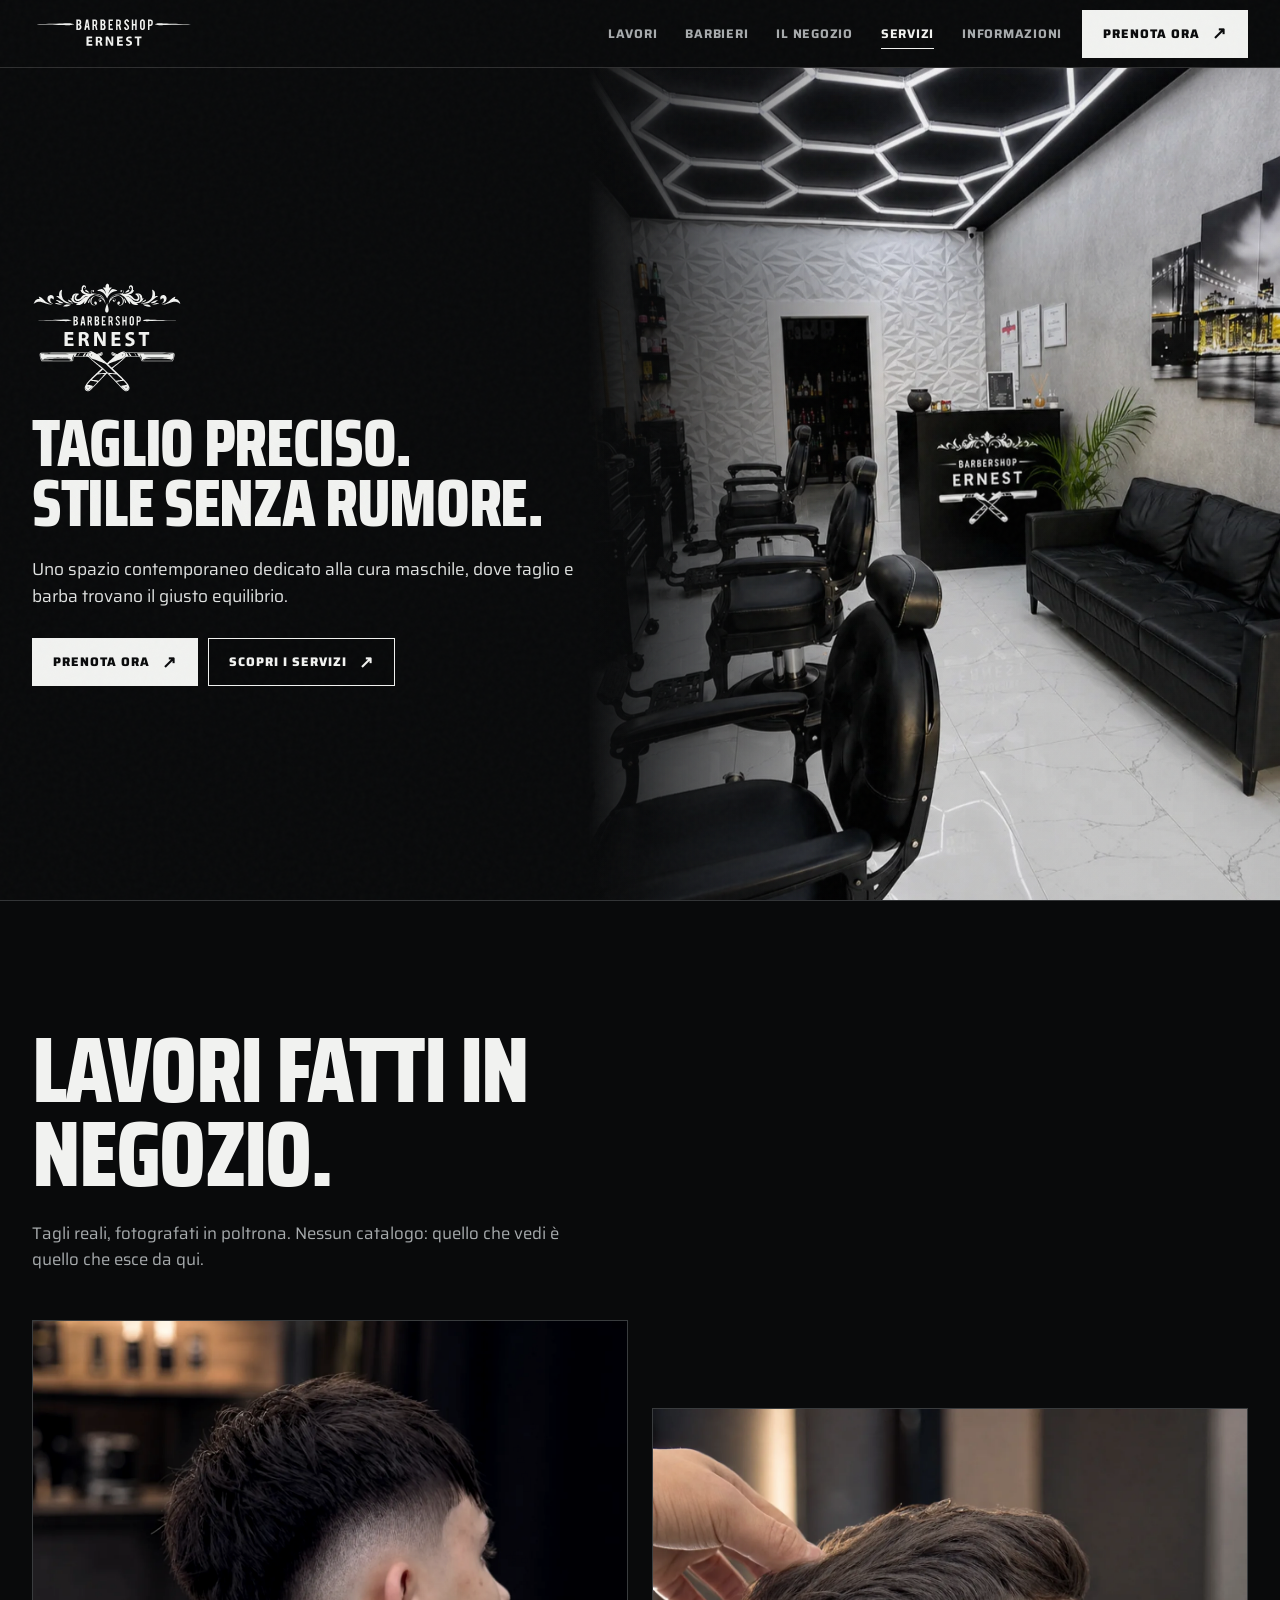
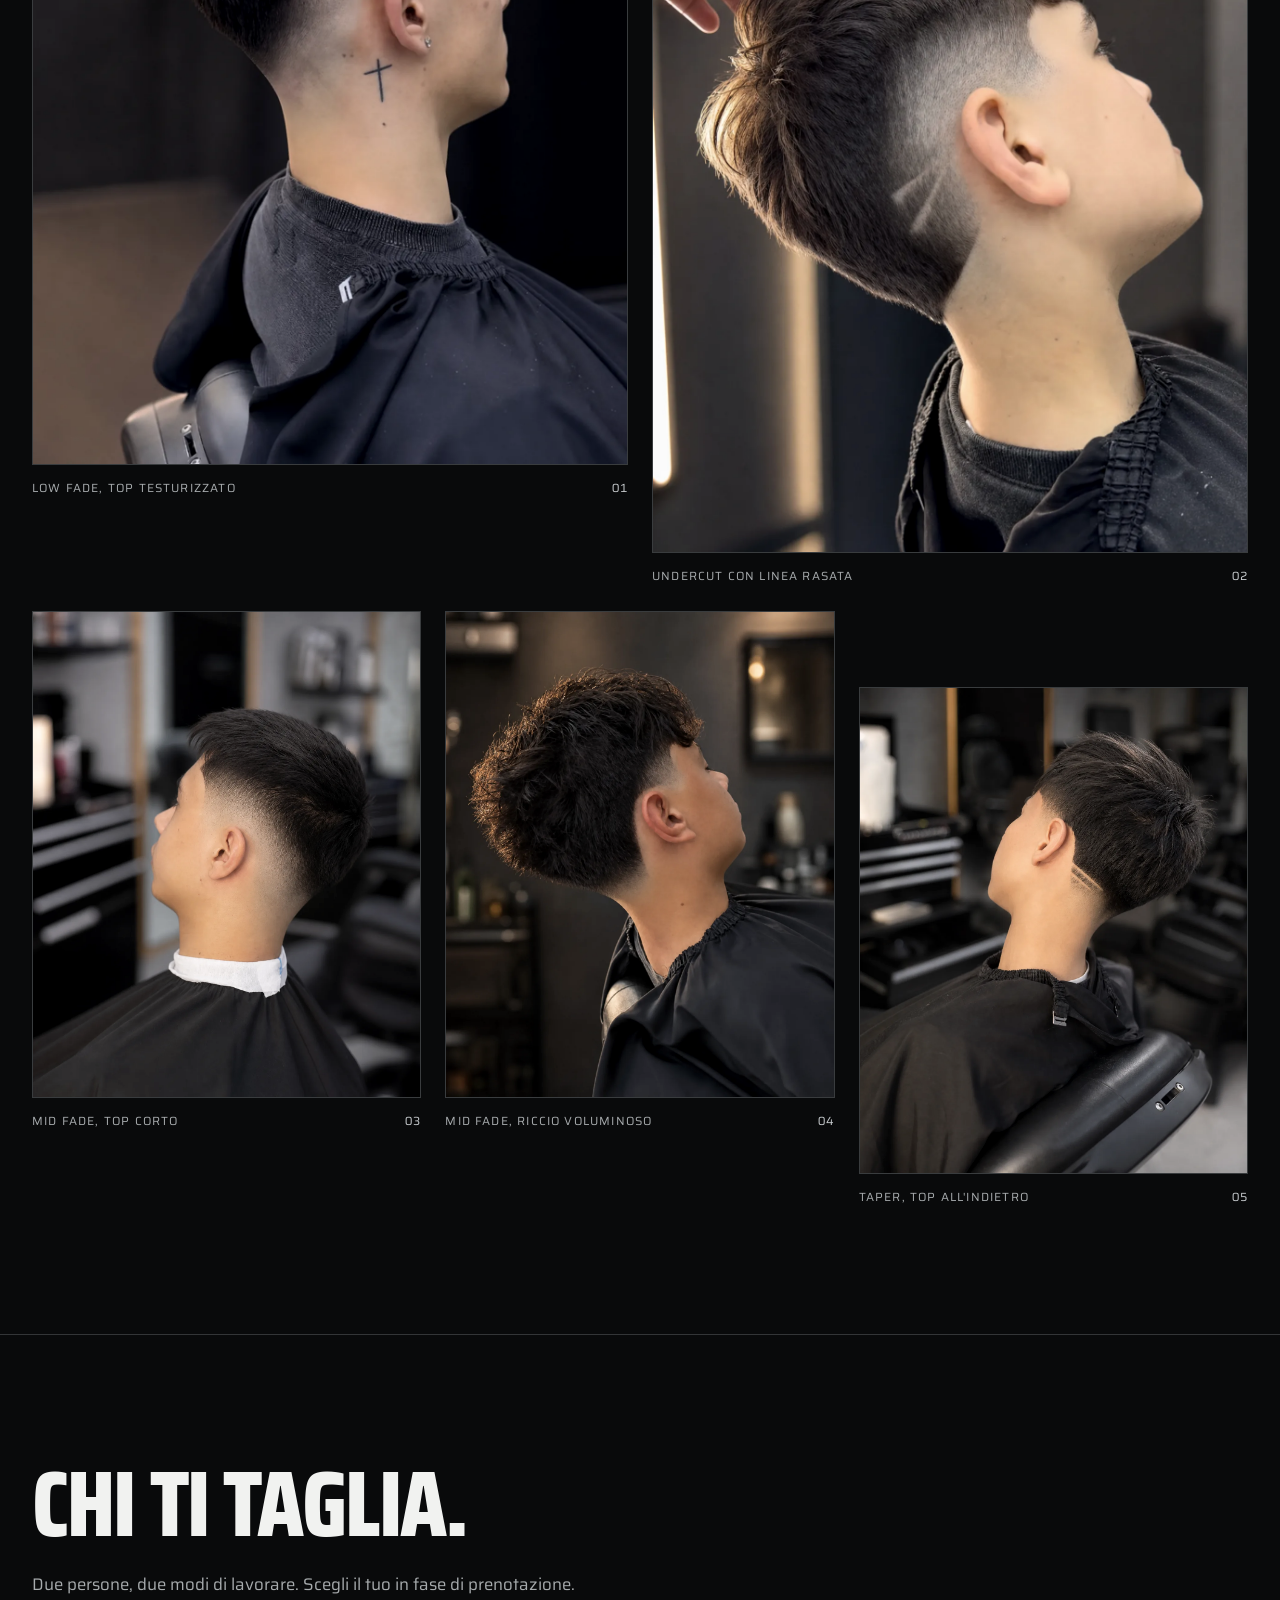
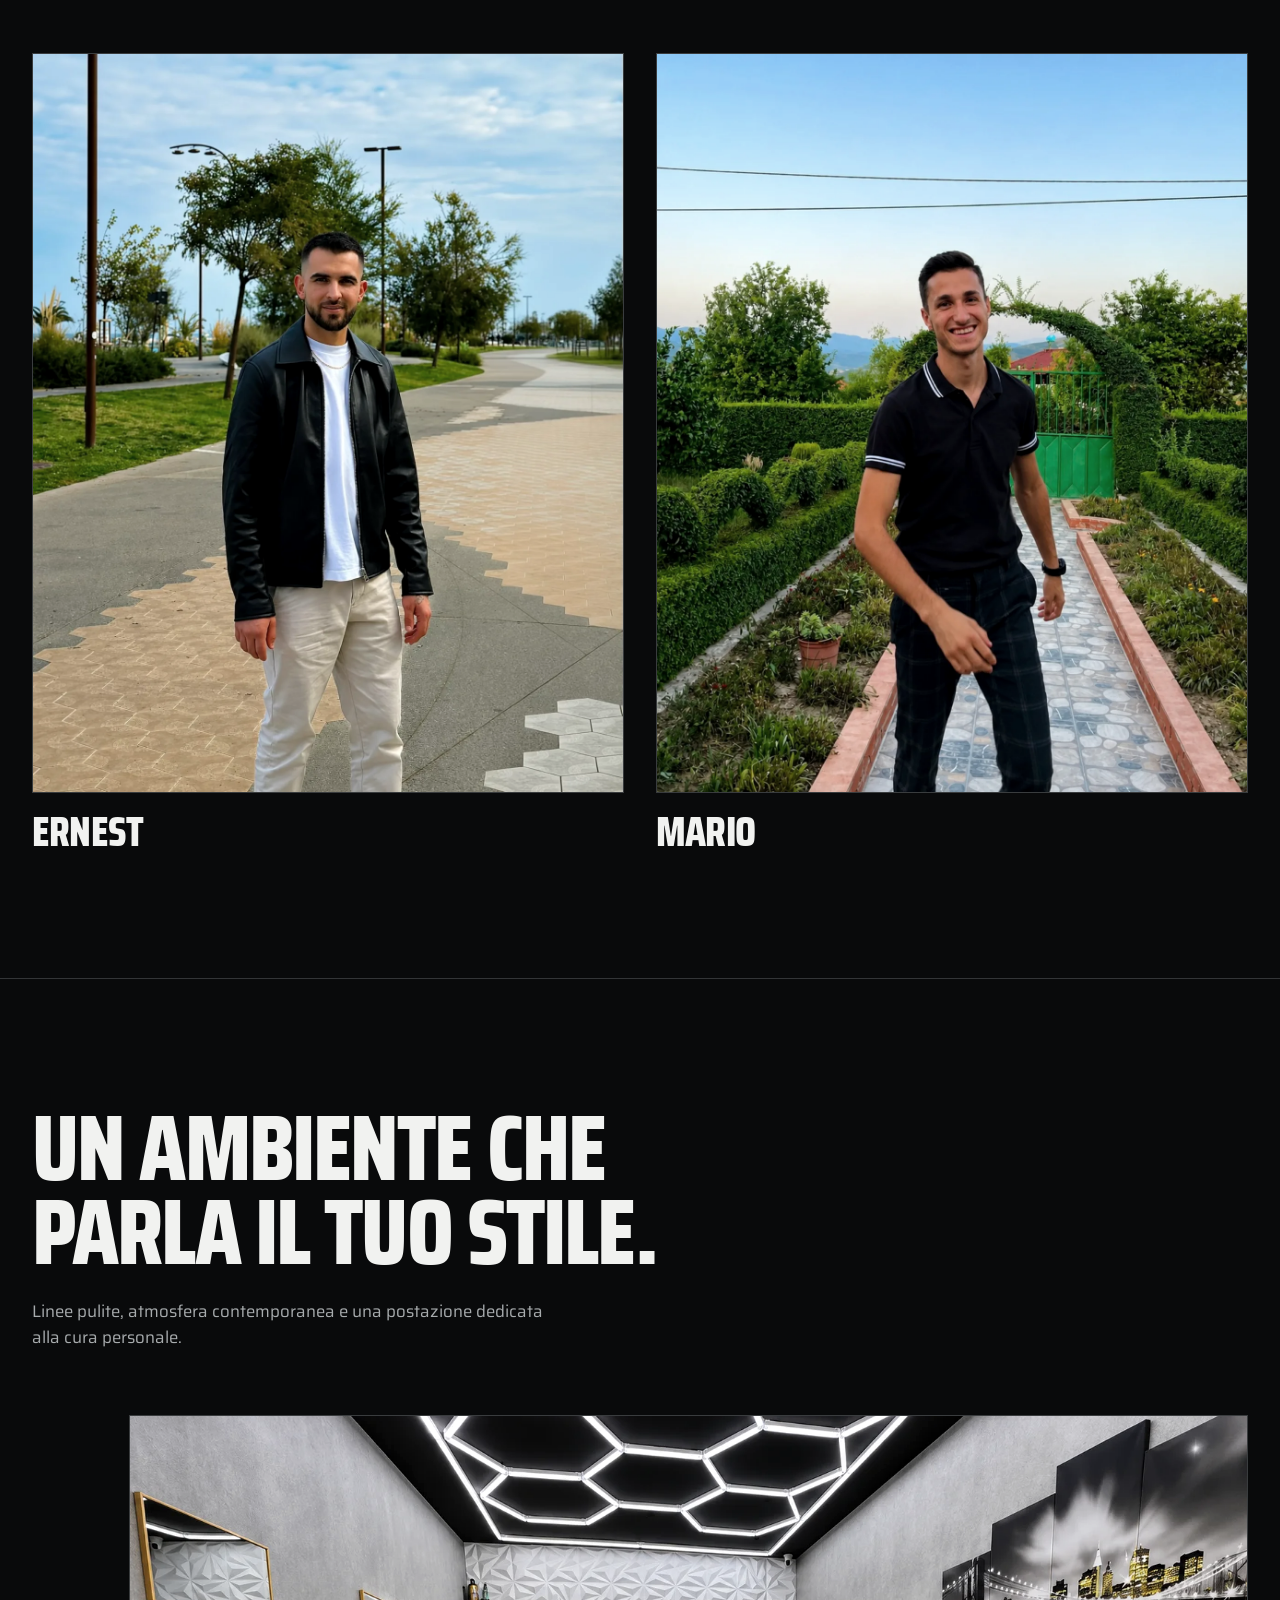
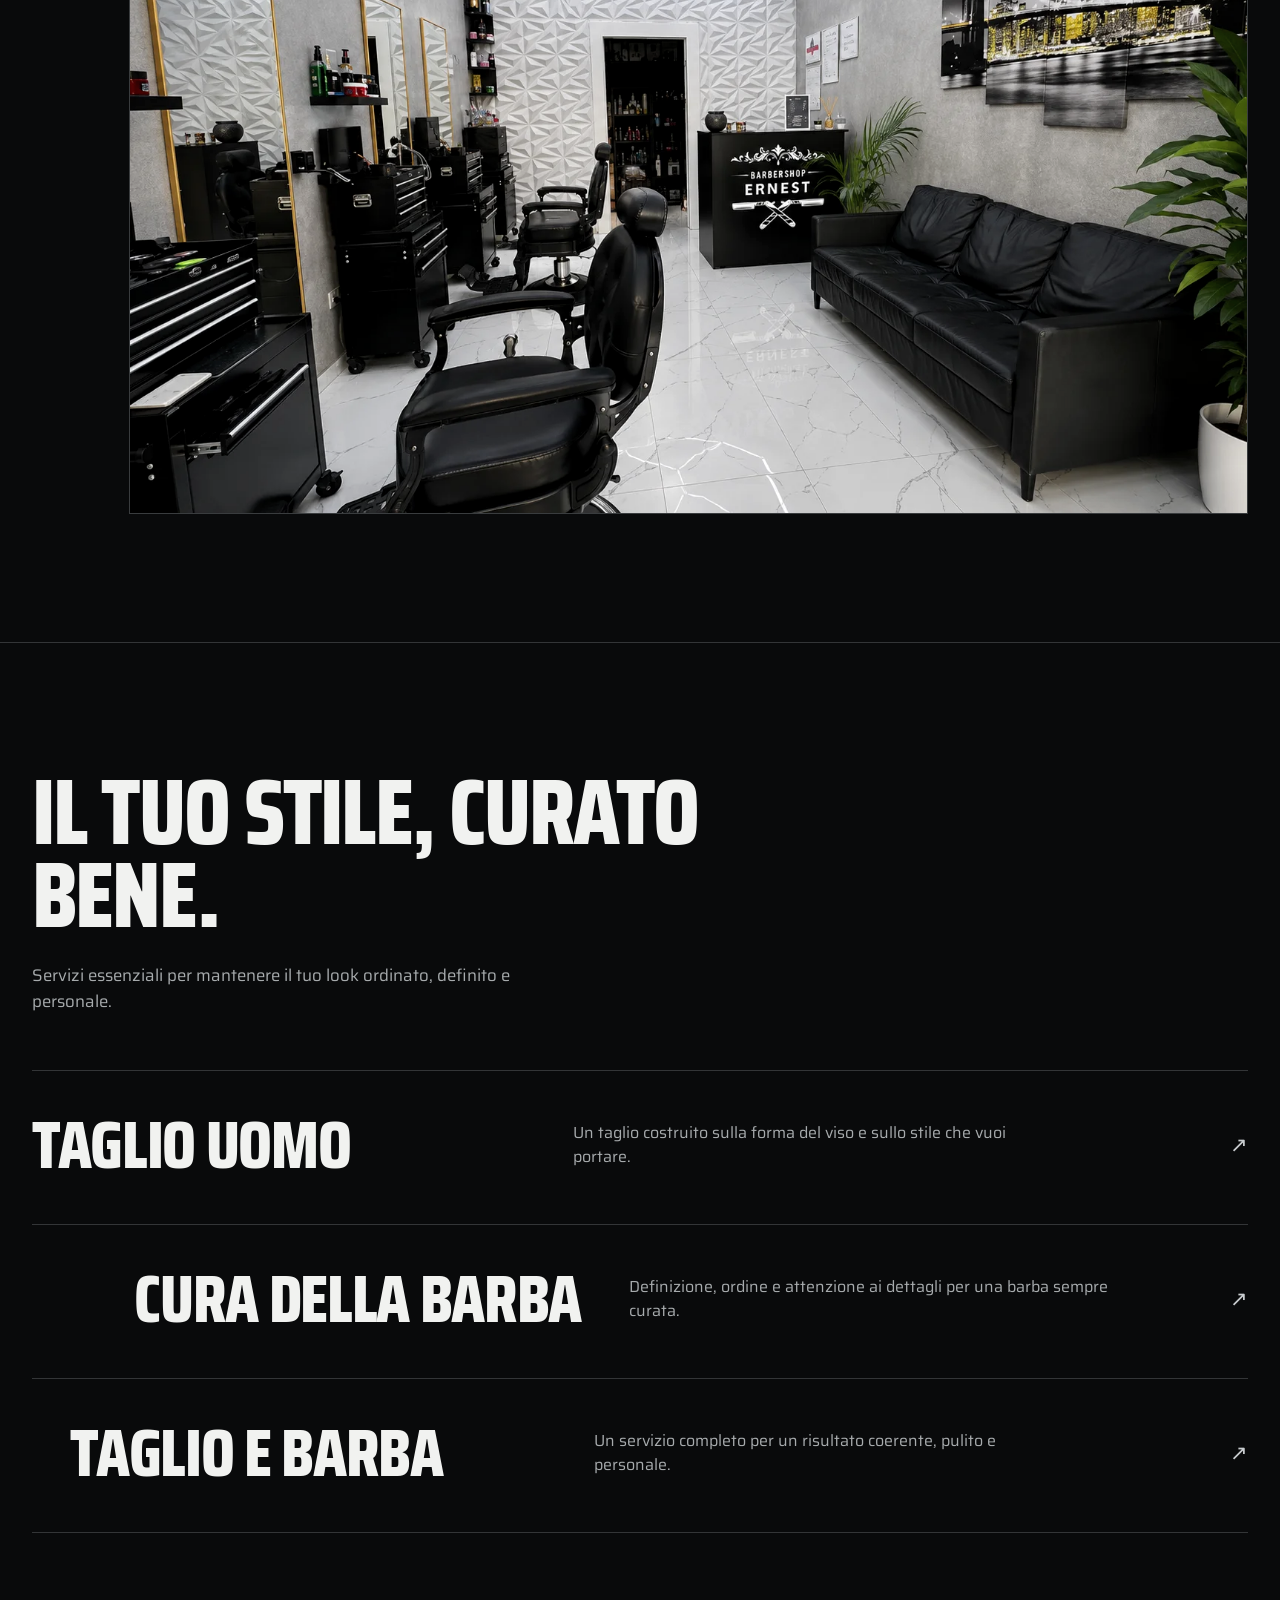
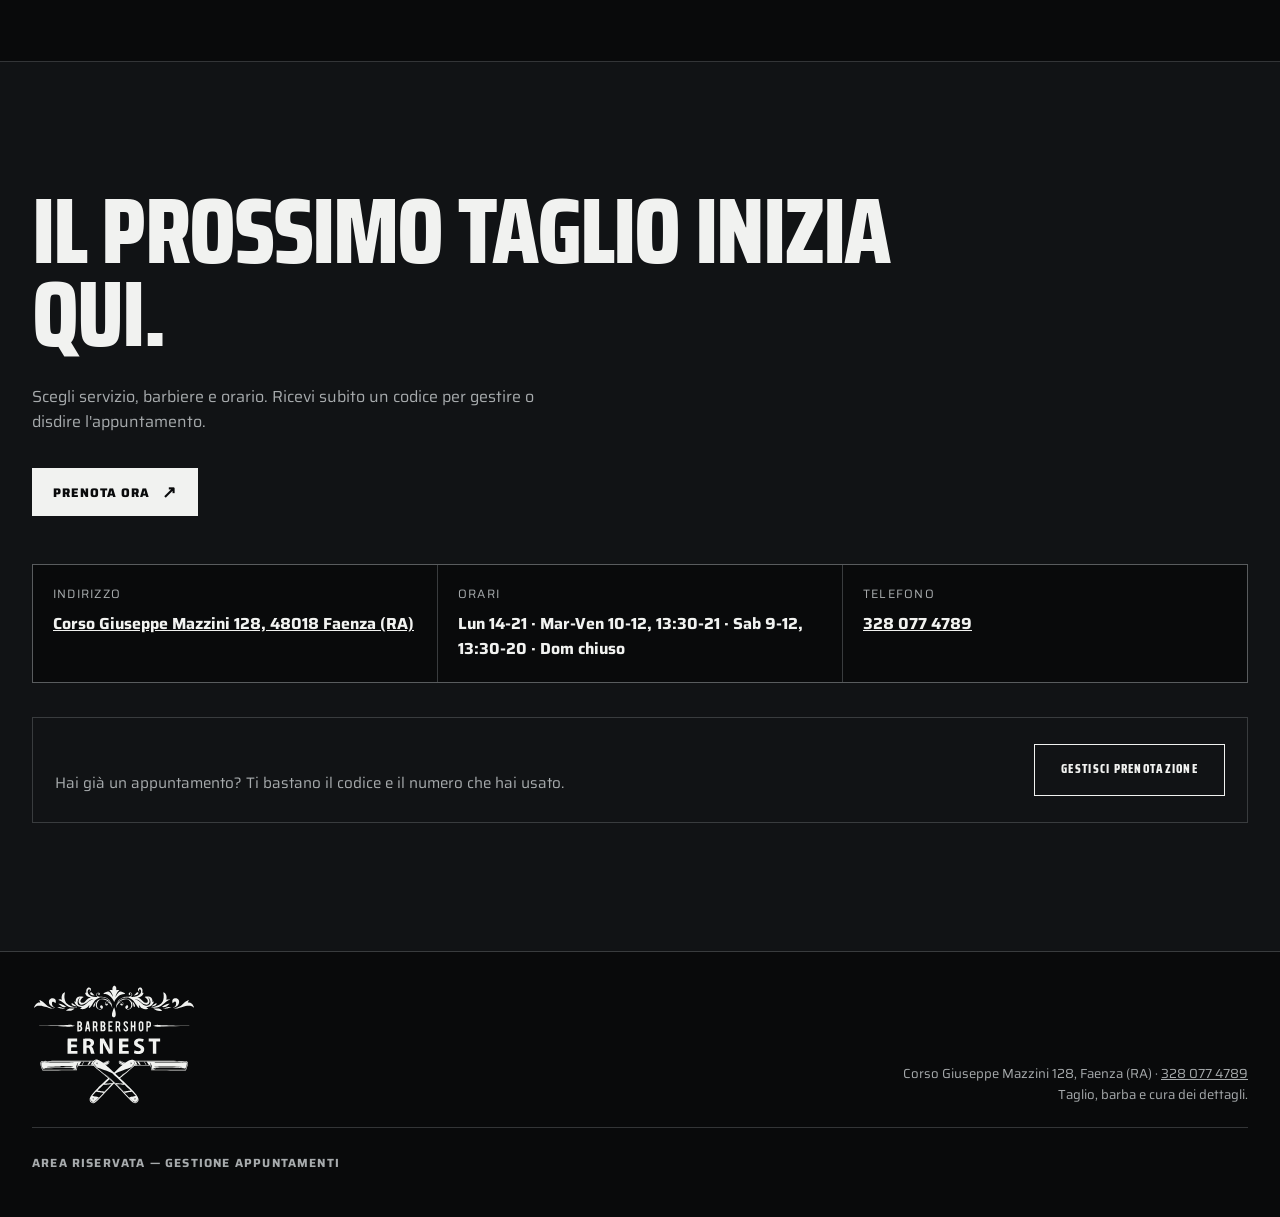
==== index.html @ ffb1b6d5 "Header sticky invece di fixed: su iOS restava indietro durante lo scroll" ====
<!DOCTYPE html>
<html lang="it"><head>
  <meta charset="utf-8">
  <meta name="viewport" content="width=device-width, initial-scale=1">
  <meta name="robots" content="noindex, nofollow">
  <meta name="theme-color" content="#090a0b">
  <title>Barber Shop Ernest | Taglio e barba a Faenza</title>
  <meta name="description" content="Barber Shop Ernest. Taglio uomo, cura della barba e servizio completo in uno spazio contemporaneo. Corso Mazzini 128, Faenza.">
  <link rel="icon" href="images/barber-ernest/logo-mark.svg" type="image/svg+xml">
  <meta property="og:type" content="business.business">
  <meta property="og:title" content="Barber Shop Ernest | Taglio e barba a Faenza">
  <meta property="og:description" content="Taglio uomo, cura della barba e servizio completo in uno spazio contemporaneo.">
  <meta property="og:image" content="images/barber-ernest/lavori/taglio-01.webp">
  <meta name="twitter:card" content="summary_large_image">
  <link rel="preconnect" href="https://fonts.googleapis.com">
  <link rel="preconnect" href="https://fonts.gstatic.com" crossorigin="">
  <link href="https://fonts.googleapis.com/css2?family=Saira+Condensed:wght@700;800&amp;family=Saira:wght@400;500;600&amp;display=swap" rel="stylesheet">
  <link rel="preload" href="images/barber-ernest/shop-hero.webp" as="image" type="image/webp" fetchpriority="high">
  <link rel="stylesheet" href="booking/booking.css">
  <style>
    *, *::before, *::after { box-sizing: border-box; }

    :root {
      color-scheme: dark;
      --ink: #090a0b;
      --ink-raised: #111315;
      --steel: #c9cdd0;
      --paper: #f1f2f0;
      --muted: #a7abad;
      --line: rgba(201, 205, 208, .22);
      --display: "Saira Condensed", "HelveticaNeue-CondensedBold", "Arial Narrow", sans-serif;
      --body: "Saira", "Helvetica Neue", Helvetica, Arial, sans-serif;
      --max: 1280px;
      --header-h: 68px;
    }

    html {
      scroll-behavior: smooth;
      scroll-padding-top: calc(var(--header-h) + 20px);
      background: var(--ink);
      overscroll-behavior-y: none;
    }
    body {
      margin: 0;
      background: var(--ink);
      color: var(--paper);
      font: 400 16px/1.55 var(--body);
      -webkit-font-smoothing: antialiased;
      overscroll-behavior-y: none;
    }

    body::before {
      content: "";
      position: fixed;
      inset: 0;
      z-index: 5;
      pointer-events: none;
      opacity: .035;
      background-image: url("data:image/svg+xml,%3Csvg viewBox='0 0 180 180' xmlns='http://www.w3.org/2000/svg'%3E%3Cfilter id='n'%3E%3CfeTurbulence type='fractalNoise' baseFrequency='.9' numOctaves='3' stitchTiles='stitch'/%3E%3C/filter%3E%3Crect width='100%25' height='100%25' filter='url(%23n)' opacity='.7'/%3E%3C/svg%3E");
    }

    img { display: block; max-width: 100%; }
    a { color: inherit; }
    button, a { -webkit-tap-highlight-color: transparent; }
    button { font: inherit; }
    :focus-visible { outline: 2px solid var(--paper); outline-offset: 4px; }

    .shell { width: min(calc(100% - 40px), var(--max)); margin-inline: auto; }
    .display {
      font-family: var(--display);
      font-weight: 800;
      letter-spacing: -.02em;
      line-height: .9;
      text-transform: uppercase;
    }

    .skip-link {
      position: absolute;
      left: 20px;
      top: -60px;
      z-index: 6;
      padding: 12px 18px;
      background: var(--paper);
      color: var(--ink);
      font-size: .78rem;
      font-weight: 700;
      letter-spacing: .08em;
      text-decoration: none;
      text-transform: uppercase;
      transition: top 180ms ease;
    }

    .skip-link:focus-visible { top: 14px; }

    .site-header {
      /* sticky e non fixed: su iOS Safari la barra fixed resta indietro
         durante lo scroll con inerzia e il contenuto le passa sopra */
      position: sticky;
      top: 0;
      z-index: 4;
      height: var(--header-h);
      border-bottom: 1px solid rgba(241, 242, 240, .16);
      /* opaco: su iOS Safari backdrop-filter senza prefisso non si applica
         e lo sfondo traspariva attraverso la barra */
      background: var(--ink);
    }

    .nav {
      height: 100%;
      display: flex;
      align-items: center;
      justify-content: space-between;
      gap: 20px;
    }

    .brand-link {
      display: block;
      width: 164px;
      flex: 0 0 auto;
    }

    .brand-logo--compact { width: 100%; height: auto; }

    .nav-links { display: none; }

    .button {
      min-height: 48px;
      display: inline-flex;
      align-items: center;
      justify-content: center;
      gap: 12px;
      padding: 0 20px;
      border: 1px solid var(--paper);
      border-radius: 0;
      background: var(--paper);
      color: var(--ink);
      font-size: .78rem;
      font-weight: 800;
      letter-spacing: .08em;
      text-decoration: none;
      text-transform: uppercase;
      white-space: nowrap;
      cursor: pointer;
      transition: transform 180ms ease, background 180ms ease, color 180ms ease;
    }

    .button::after { content: "↗"; font-size: 1.05rem; line-height: 1; }
    .button:hover { background: transparent; color: var(--paper); }
    .button:active { transform: translateY(1px); }
    .button-ghost { background: rgba(9, 10, 11, .48); color: var(--paper); }

    .hero {
      position: relative;
      /* la barra sticky occupa spazio nel flusso: va scalata dall'altezza */
      min-height: calc(100dvh - var(--header-h));
      overflow: hidden;
      isolation: isolate;
      border-bottom: 1px solid var(--line);
    }

    .hero-media, .hero-media::after { position: absolute; inset: 0; }
    .hero-media { z-index: -2; background: var(--ink-raised); }
    .hero-media img {
      width: 100%;
      height: 100%;
      object-fit: cover;
      object-position: 50% 46%;
    }

    .hero-media::after {
      content: "";
      background: linear-gradient(180deg, rgba(9, 10, 11, .22) 0%, rgba(9, 10, 11, .42) 46%, rgba(9, 10, 11, .94) 100%);
    }

    .hero-grid {
      min-height: calc(100dvh - var(--header-h));
      display: grid;
      align-items: end;
      padding-block: 40px 38px;
    }

    .hero-copy { max-width: 700px; }
    .hero-logo { display: none; }
    .hero h1 { margin: 0; font-size: clamp(3.2rem, 13.5vw, 5rem); text-wrap: balance; }
    .hero h1 span { display: block; }
    .hero p { max-width: 34rem; margin: 24px 0 0; color: #e1e3e2; font-size: 1.02rem; }
    .hero-actions { display: grid; gap: 10px; margin-top: 28px; }

    /* mobile: logo e bottone si contendevano i 280-350px della barra e a 320px
       sbordavano; qui la barra è più bassa e i due elementi più compatti */
    @media (max-width: 719px) {
      :root { --header-h: 58px; }
      .brand-link { width: clamp(112px, 33vw, 132px); }
      .site-header .button {
        min-height: 44px; /* soglia touch target, non scendere sotto */
        padding-inline: 13px;
        gap: 7px;
        font-size: .68rem;
        letter-spacing: .06em;
      }
      .site-header .button::after { font-size: .9rem; }
    }

    .section { padding-block: 88px; border-bottom: 1px solid var(--line); }
    .section h2 { max-width: 780px; margin: 0; font-size: clamp(2.7rem, 12vw, 5.8rem); }
    .section-intro { max-width: 560px; margin: 24px 0 0; color: var(--muted); font-size: 1.05rem; }

    .services { margin-top: 56px; border-top: 1px solid var(--line); }
    .service {
      display: grid;
      gap: 14px;
      padding: 28px 0 32px;
      border-bottom: 1px solid var(--line);
    }

    .service { transition: background 220ms ease; }
    .service:hover { background: var(--ink-raised); }
    .service h3 { margin: 0; font-size: clamp(2rem, 9vw, 4.2rem); }
    .service p { max-width: 480px; margin: 0; color: var(--muted); }

    .service-mark {
      color: var(--steel);
      font-size: 1.3rem;
      transition: transform 220ms cubic-bezier(.16, 1, .3, 1), color 220ms ease;
    }

    .service:hover .service-mark { color: var(--paper); transform: translate(4px, -4px); }

    .team-grid { display: grid; gap: 40px; margin-top: 48px; }

    .team-photo {
      position: relative;
      aspect-ratio: 4 / 5;
      overflow: hidden;
      border: 1px solid var(--line);
      background: var(--ink-raised);
    }

    .team-photo img {
      width: 100%;
      height: 100%;
      object-fit: cover;
      object-position: 50% 20%;
      filter: contrast(1.03) saturate(.86);
    }

    .team-card h3 { margin: 20px 0 0; font-size: clamp(1.9rem, 8vw, 2.6rem); }

    .shop-story { overflow: clip; }
    .shop-story .section-intro { max-width: 32rem; }
    .shop-photo {
      position: relative;
      width: calc(100% + 40px);
      aspect-ratio: 3 / 4;
      margin: 40px 0 0 -20px;
      overflow: hidden;
      border: 1px solid var(--line);
      background: var(--ink-raised);
    }

    .shop-photo picture { display: block; width: 100%; height: 100%; }

    .shop-photo img {
      width: 100%;
      height: 100%;
      object-fit: cover;
      object-position: 50% 50%;
      filter: contrast(1.03) saturate(.86);
    }

    .works-rail {
      display: grid;
      grid-auto-flow: column;
      grid-auto-columns: 76%;
      gap: 14px;
      margin-top: 48px;
      padding-inline: 20px;
      overflow-x: auto;
      overscroll-behavior-x: contain;
      scroll-snap-type: x mandatory;
      scrollbar-width: none;
    }

    .works-rail::-webkit-scrollbar { display: none; }

    .work { margin: 0; scroll-snap-align: center; }

    .work-frame {
      position: relative;
      aspect-ratio: 4 / 5;
      overflow: hidden;
      border: 1px solid var(--line);
      background: var(--ink-raised);
    }

    .work-frame img {
      width: 100%;
      height: 100%;
      object-fit: cover;
      filter: contrast(1.03) saturate(.86);
      transition: transform 620ms cubic-bezier(.16, 1, .3, 1);
    }

    .work:hover .work-frame img { transform: scale(1.045); }

    .work figcaption {
      display: flex;
      align-items: baseline;
      justify-content: space-between;
      gap: 14px;
      margin-top: 14px;
      color: var(--muted);
      font-size: .74rem;
      letter-spacing: .1em;
      text-transform: uppercase;
    }

    .work-index { color: var(--steel); font-variant-numeric: tabular-nums; }

    .works-hint {
      margin: 18px 0 0;
      color: var(--muted);
      font-size: .74rem;
      letter-spacing: .1em;
      text-transform: uppercase;
    }

    .booking {
      position: relative;
      min-height: 78dvh;
      display: grid;
      align-items: center;
      overflow: hidden;
      background: var(--ink-raised);
    }

    .booking h2 { max-width: 900px; }
    .booking p { max-width: 520px; margin: 28px 0 0; color: var(--muted); }
    .booking .button { width: 100%; margin-top: 34px; }

    .facts {
      display: grid;
      gap: 1px;
      margin-top: 48px;
      background: var(--line);
      border: 1px solid var(--line);
    }

    .fact { padding: 20px; background: var(--ink); }
    .fact dt { color: var(--muted); font-size: .76rem; letter-spacing: .1em; text-transform: uppercase; }
    .fact dd { margin: 8px 0 0; font-weight: 700; }

    footer { padding: 32px 0 42px; color: var(--muted); }
    .footer-grid { display: grid; gap: 24px; }
    .footer-logo { width: 164px; height: auto; }
    footer p { margin: 0; font-size: .82rem; }

    .footer-links { margin-top: 22px; padding-top: 22px; border-top: 1px solid var(--line); }
    .footer-links a {
      display: inline-block;
      color: var(--muted);
      font-size: .74rem;
      font-weight: 700;
      letter-spacing: .1em;
      text-transform: uppercase;
      text-decoration: none;
      border-bottom: 1px solid transparent;
      transition: color 200ms ease, border-color 200ms ease;
    }
    .footer-links a:hover { color: var(--paper); border-color: var(--paper); }

    dialog {
      width: min(100% - 32px, 520px);
      padding: 0;
      border: 1px solid var(--steel);
      border-radius: 0;
      background: var(--ink-raised);
      color: var(--paper);
    }

    dialog::backdrop { background: rgba(9, 10, 11, .82); backdrop-filter: blur(8px); }
    .dialog-inner { padding: 34px; }
    .dialog-inner h2 { margin: 0; font-size: clamp(2.4rem, 10vw, 4rem); }
    .dialog-inner p { margin: 20px 0 28px; color: var(--muted); }
    .dialog-inner .button { width: 100%; }
    .dialog-inner .button::after { content: "×"; }

    @media (min-width: 720px) {
      .shell { width: min(calc(100% - 64px), var(--max)); }
      .nav-links { display: flex; align-items: center; gap: 28px; margin-left: auto; }
      .nav-links a { color: var(--muted); font-size: .78rem; font-weight: 700; letter-spacing: .06em; text-decoration: none; text-transform: uppercase; }
      .nav-links a { position: relative; padding-block: 6px; transition: color 200ms ease; }
      .nav-links a:hover { color: var(--paper); }
      .nav-links a[aria-current="true"] { color: var(--paper); }

      .nav-links a[aria-current="true"]::after {
        content: "";
        position: absolute;
        inset: auto 0 0;
        height: 1px;
        background: var(--paper);
      }
      .hero-actions { display: flex; }
      .hero-actions .button { width: auto; }
      .service { grid-template-columns: minmax(260px, .9fr) 1.1fr auto; align-items: center; min-height: 154px; }
      .service:nth-child(2) { padding-left: 8vw; }
      .service:nth-child(3) { padding-left: 3vw; }
      .team-grid { grid-template-columns: repeat(2, 1fr); gap: 32px; margin-top: 56px; }
      .facts { grid-template-columns: repeat(3, 1fr); }
      .footer-grid { grid-template-columns: auto 1fr; align-items: end; }
      footer p { justify-self: end; text-align: right; }
      .shop-photo { width: 100%; aspect-ratio: 8 / 5; margin: 56px 0 0; }
    }

    @media (min-width: 980px) {
      .hero-media { left: 46%; }
      .hero-media::after { background: linear-gradient(90deg, var(--ink) 0%, rgba(9, 10, 11, .86) 5%, rgba(9, 10, 11, .05) 42%, rgba(9, 10, 11, .08) 100%); }
      .hero-grid { align-items: center; padding-block: 24px; }
      .hero-copy { width: 48%; }
      .hero-logo { display: block; width: 150px; height: auto; margin: 0 0 20px; }
      .hero h1 { font-size: clamp(3.7rem, 5.2vw, 5.2rem); }
      .hero h1 span { white-space: nowrap; }
      .hero p { font-size: 1.08rem; }
      .section { padding-block: 128px; }
      .shop-photo { width: 92%; margin: 64px 0 0 8%; }
      .booking .button { width: auto; }

      .works-rail {
        width: min(calc(100% - 64px), var(--max));
        margin-inline: auto;
        grid-auto-flow: row;
        grid-template-columns: repeat(6, 1fr);
        grid-auto-columns: auto;
        gap: 26px 24px;
        padding-inline: 0;
        overflow: visible;
        scroll-snap-type: none;
      }

      .work:nth-child(1) { grid-column: 1 / span 3; }
      .work:nth-child(2) { grid-column: 4 / span 3; margin-top: 88px; }
      .work:nth-child(3) { grid-column: 1 / span 2; }
      .work:nth-child(4) { grid-column: 3 / span 2; }
      .work:nth-child(5) { grid-column: 5 / span 2; margin-top: 76px; }

      .works-hint { display: none; }
    }

    @media (prefers-reduced-motion: no-preference) {
      .hero-media img { animation: hero-settle 1.2s cubic-bezier(.16, 1, .3, 1) both; }
      .hero-copy > * { animation: rise-in .65s cubic-bezier(.16, 1, .3, 1) both; }
      .hero-copy > :nth-child(2) { animation-delay: 80ms; }
      .hero-copy > :nth-child(3) { animation-delay: 150ms; }
      .hero-copy > :nth-child(4) { animation-delay: 220ms; }
      @keyframes rise-in { from { opacity: 0; transform: translateY(14px); } }
      @keyframes hero-settle { from { opacity: .7; transform: scale(1.035); } to { opacity: 1; transform: scale(1); } }
    }

    @media (prefers-reduced-motion: reduce) {
      html { scroll-behavior: auto; }
      *, *::before, *::after { animation-duration: .01ms !important; animation-iteration-count: 1 !important; transition-duration: .01ms !important; }
    }
  </style>
</head>
<body>
  <a class="skip-link" href="#top">Vai al contenuto</a>
  <header class="site-header">
    <nav class="nav shell" aria-label="Navigazione principale">
      <a class="brand-link" href="#top" aria-label="Barber Shop Ernest, torna all'inizio">
        <img class="brand-logo--compact" src="images/barber-ernest/logo-compact.svg" width="1000" height="200" alt="">
      </a>
      <div class="nav-links">
        <a href="#lavori">Lavori</a>
        <a href="#barbieri">Barbieri</a>
        <a href="#negozio" aria-current="true">Il negozio</a>
        <a href="#servizi">Servizi</a>
        <a href="#informazioni">Informazioni</a>
      </div>
      <a class="button" href="#prenota" data-booking-trigger="">Prenota ora</a>
    </nav>
  </header>

  <main id="top">
    <section class="hero" aria-labelledby="hero-title">
      <picture class="hero-media">
        <img src="images/barber-ernest/shop-hero.webp" width="814" height="1086" alt="" fetchpriority="high">
      </picture>
      <div class="hero-grid shell">
        <div class="hero-copy">
          <img class="hero-logo" src="images/barber-ernest/logo-full.svg" width="1061" height="783" alt="Barber Shop Ernest">
          <h1 class="display" id="hero-title"><span>Taglio preciso.</span><span>Stile senza rumore.</span></h1>
          <p>Uno spazio contemporaneo dedicato alla cura maschile, dove taglio e barba trovano il giusto equilibrio.</p>
          <div class="hero-actions">
            <a class="button" href="#prenota" data-booking-trigger="">Prenota ora</a>
            <a class="button button-ghost" href="#servizi">Scopri i servizi</a>
          </div>
        </div>
      </div>
    </section>

    <section class="section" id="lavori" aria-labelledby="lavori-title">
      <div class="shell">
        <h2 class="display" id="lavori-title">Lavori fatti in negozio.</h2>
        <p class="section-intro">Tagli reali, fotografati in poltrona. Nessun catalogo: quello che vedi è quello che esce da qui.</p>
        <p class="works-hint" aria-hidden="true">Scorri →</p>
      </div>
      <div class="works-rail">
        <figure class="work">
          <div class="work-frame">
            <img src="images/barber-ernest/lavori/taglio-01.webp" width="1280" height="1600" loading="lazy" alt="Low fade sfumato sulla nuca con top testurizzato e frangia mossa in avanti">
          </div>
          <figcaption><span>Low fade, top testurizzato</span><span class="work-index">01</span></figcaption>
        </figure>
        <figure class="work">
          <div class="work-frame">
            <img src="images/barber-ernest/lavori/taglio-02.webp" width="1280" height="1600" loading="lazy" alt="Undercut con linea rasata netta che separa il top lungo pettinato all'indietro dai lati corti">
          </div>
          <figcaption><span>Undercut con linea rasata</span><span class="work-index">02</span></figcaption>
        </figure>
        <figure class="work">
          <div class="work-frame">
            <img src="images/barber-ernest/lavori/taglio-03.webp" width="1280" height="1600" loading="lazy" alt="Mid fade sui lati con contorno pulito attorno all'orecchio e top corto pettinato all'indietro">
          </div>
          <figcaption><span>Mid fade, top corto</span><span class="work-index">03</span></figcaption>
        </figure>
        <figure class="work">
          <div class="work-frame">
            <img src="images/barber-ernest/lavori/taglio-04.webp" width="1280" height="1600" loading="lazy" alt="Mid fade pulito sui lati in contrasto con un top riccio e voluminoso">
          </div>
          <figcaption><span>Mid fade, riccio voluminoso</span><span class="work-index">04</span></figcaption>
        </figure>
        <figure class="work">
          <div class="work-frame">
            <img src="images/barber-ernest/lavori/taglio-05.webp" width="1280" height="1600" loading="lazy" alt="Taper corto su nuca e contorno orecchio con top lungo pettinato all'indietro">
          </div>
          <figcaption><span>Taper, top all'indietro</span><span class="work-index">05</span></figcaption>
        </figure>
      </div>
    </section>

    <section class="section" id="barbieri" aria-labelledby="barbieri-title">
      <div class="shell">
        <h2 class="display" id="barbieri-title">Chi ti taglia.</h2>
        <p class="section-intro">Due persone, due modi di lavorare. Scegli il tuo in fase di prenotazione.</p>
        <div class="team-grid">
          <article class="team-card">
            <div class="team-photo">
              <img src="images/barber-ernest/barbieri/ernest-team.webp" width="1280" height="1600" loading="lazy" alt="Ernest, barbiere di Barber Shop Ernest">
            </div>
            <h3 class="display">Ernest</h3>
          </article>
          <article class="team-card">
            <div class="team-photo">
              <img src="images/barber-ernest/barbieri/mario-team.webp" width="1280" height="1600" loading="lazy" alt="Mario, barbiere di Barber Shop Ernest">
            </div>
            <h3 class="display">Mario</h3>
          </article>
        </div>
      </div>
    </section>

    <section class="section shop-story" id="negozio" aria-labelledby="negozio-title">
      <div class="shell">
        <h2 class="display" id="negozio-title">Un ambiente che parla il tuo stile.</h2>
        <p class="section-intro">Linee pulite, atmosfera contemporanea e una postazione dedicata alla cura personale.</p>
        <figure class="shop-photo">
          <picture>
            <source media="(min-width: 720px)" srcset="images/barber-ernest/shop-section-desktop-hq.webp" type="image/webp">
            <img src="images/barber-ernest/shop-section-mobile-hq.webp" width="814" height="1086" loading="lazy" alt="Interno del Barber Shop Ernest con poltrone nere, pavimento effetto marmo e soffitto a LED geometrici">
          </picture>
        </figure>
      </div>
    </section>

    <section class="section" id="servizi" aria-labelledby="servizi-title">
      <div class="shell">
        <h2 class="display" id="servizi-title">Il tuo stile, curato bene.</h2>
        <p class="section-intro">Servizi essenziali per mantenere il tuo look ordinato, definito e personale.</p>
        <div class="services">
          <article class="service">
            <h3 class="display">Taglio uomo</h3>
            <p>Un taglio costruito sulla forma del viso e sullo stile che vuoi portare.</p>
            <span class="service-mark" aria-hidden="true">↗</span>
          </article>
          <article class="service">
            <h3 class="display">Cura della barba</h3>
            <p>Definizione, ordine e attenzione ai dettagli per una barba sempre curata.</p>
            <span class="service-mark" aria-hidden="true">↗</span>
          </article>
          <article class="service">
            <h3 class="display">Taglio e barba</h3>
            <p>Un servizio completo per un risultato coerente, pulito e personale.</p>
            <span class="service-mark" aria-hidden="true">↗</span>
          </article>
        </div>
      </div>
    </section>

    <section class="section booking" id="prenota" aria-labelledby="prenota-title">
      <div class="shell">
        <h2 class="display" id="prenota-title">Il prossimo taglio inizia qui.</h2>
        <p>Scegli servizio, barbiere e orario. Ricevi subito un codice per gestire o disdire l'appuntamento.</p>
        <button class="button" type="button" data-booking-trigger="">Prenota ora</button>
        <dl class="facts" id="informazioni">
          <div class="fact">
            <dt>Indirizzo</dt>
            <dd><a href="https://www.google.com/maps/search/?api=1&amp;query=Corso+Giuseppe+Mazzini+128%2C+48018+Faenza+RA">Corso Giuseppe Mazzini 128, 48018 Faenza (RA)</a></dd>
          </div>
          <div class="fact">
            <dt>Orari</dt>
            <dd>Lun 14-21 · Mar-Ven 10-12, 13:30-21 · Sab 9-12, 13:30-20 · Dom chiuso</dd>
          </div>
          <div class="fact">
            <dt>Telefono</dt>
            <dd><a href="tel:+393280774789">328 077 4789</a></dd>
          </div>
        </dl>
        <div id="booking-root" aria-live="polite"></div>
      </div>
    </section>
  </main>

  <footer>
    <div class="footer-grid shell">
      <img class="footer-logo" src="images/barber-ernest/logo-full.svg" width="1061" height="783" loading="lazy" alt="Barber Shop Ernest">
      <p>Corso Giuseppe Mazzini 128, Faenza (RA) · <a href="tel:+393280774789">328 077 4789</a><br>Taglio, barba e cura dei dettagli.</p>
    </div>
    <div class="footer-links shell">
      <a href="booking/admin.html" data-vai-gestionale>Area riservata — Gestione appuntamenti</a>
    </div>
  </footer>

  <script src="booking/tempo.js"></script>
  <script src="booking/seed.js"></script>
  <script src="booking/engine.js"></script>
  <script src="booking/selfcheck.js"></script>
  <script src="booking/widget-viste.js"></script>
  <script src="booking/widget.js"></script>

  <script>
    // Evidenzia in nav la sezione visibile. ponytail: IntersectionObserver, niente listener di scroll.
    const navLinks = new Map(
      [...document.querySelectorAll('.nav-links a')].map((a) => [a.hash.slice(1), a])
    );

    const spy = new IntersectionObserver((entries) => {
      for (const entry of entries) {
        const link = navLinks.get(entry.target.id);
        if (!link) continue;
        if (entry.isIntersecting) {
          navLinks.forEach((a) => a.removeAttribute('aria-current'));
          link.setAttribute('aria-current', 'true');
        }
      }
    }, { rootMargin: '-45% 0px -50% 0px' });

    navLinks.forEach((_, id) => {
      const section = document.getElementById(id);
      if (section) spy.observe(section);
    });
  </script>


</body></html>
---- booking/booking.css ----
/* Barber Shop Ernest — stile del sistema prenotazioni.
   Riprende i token della landing: fondo #090a0b, Saira Condensed maiuscolo,
   border-radius 0 ovunque, nessuna ombra, nessun gradiente. */

.bk {
  --bk-ink: #090a0b;
  --bk-raised: #111315;
  --bk-paper: #f1f2f0;
  --bk-muted: #a7abad;
  --bk-steel: #c9cdd0;
  --bk-line: rgba(201, 205, 208, .22);
  --bk-line-strong: rgba(201, 205, 208, .45);
  --bk-bad: #e2564a;
  --bk-display: "Saira Condensed", "Arial Narrow", sans-serif;
  --bk-body: "Saira", "Helvetica Neue", Helvetica, Arial, sans-serif;
}

/* ------------------------------------------------------------- overlay */

.bk-overlay {
  position: fixed;
  inset: 0;
  z-index: 60;
  display: none;
  flex-direction: column;
  background: var(--bk-ink);
  color: var(--bk-paper);
  font: 400 16px/1.55 var(--bk-body);
}

.bk-overlay[data-open="true"] { display: flex; }
body.bk-locked { overflow: hidden; }

.bk-shell { width: min(calc(100% - 32px), 720px); margin-inline: auto; }

/* --------------------------------------------------------------- testa */

.bk-top {
  flex: 0 0 auto;
  border-bottom: 1px solid var(--bk-line);
  background: var(--bk-ink);
}

.bk-top-row {
  display: flex;
  align-items: center;
  justify-content: space-between;
  gap: 16px;
  min-height: 64px;
}

.bk-step-label {
  font-family: var(--bk-display);
  font-weight: 800;
  font-size: .74rem;
  letter-spacing: .14em;
  text-transform: uppercase;
  color: var(--bk-muted);
}

.bk-icon-btn {
  display: inline-flex;
  align-items: center;
  justify-content: center;
  min-width: 44px;
  min-height: 44px;
  padding: 0 10px;
  border: 1px solid var(--bk-line);
  border-radius: 0;
  background: transparent;
  color: var(--bk-paper);
  font: 800 .72rem/1 var(--bk-display);
  letter-spacing: .1em;
  text-transform: uppercase;
  cursor: pointer;
}

.bk-icon-btn:hover { border-color: var(--bk-paper); }

.bk-progress { height: 2px; background: var(--bk-line); }
.bk-progress span {
  display: block;
  height: 100%;
  background: var(--bk-paper);
  transition: width 260ms ease;
}

/* -------------------------------------------------------------- corpo */

.bk-body {
  flex: 1 1 auto;
  overflow-y: auto;
  -webkit-overflow-scrolling: touch;
  padding-block: 28px 32px;
}

.bk-h {
  margin: 0 0 6px;
  font-family: var(--bk-display);
  font-weight: 800;
  font-size: clamp(2.1rem, 9vw, 3.2rem);
  line-height: .92;
  letter-spacing: -.02em;
  text-transform: uppercase;
}

.bk-sub { margin: 0 0 26px; color: var(--bk-muted); font-size: .98rem; }

.bk-group-title {
  margin: 30px 0 12px;
  font-family: var(--bk-display);
  font-weight: 800;
  font-size: .8rem;
  letter-spacing: .16em;
  text-transform: uppercase;
  color: var(--bk-steel);
}

.bk-group-title:first-child { margin-top: 0; }

/* ----------------------------------------------------- scelte a tessera */

.bk-choices { display: grid; gap: 10px; }

.bk-choice {
  display: grid;
  grid-template-columns: 1fr auto;
  align-items: center;
  gap: 14px;
  width: 100%;
  min-height: 60px;
  padding: 16px 18px;
  border: 1px solid var(--bk-line);
  border-radius: 0;
  background: var(--bk-raised);
  color: var(--bk-paper);
  font: inherit;
  text-align: left;
  cursor: pointer;
  transition: border-color 160ms ease, background 160ms ease;
}

.bk-choice:hover { border-color: var(--bk-line-strong); }
.bk-choice[aria-pressed="true"], .bk-choice[data-selected="true"] {
  border-color: var(--bk-paper);
  background: #171a1c;
}

.bk-choice[disabled] { opacity: .35; cursor: not-allowed; }

.bk-choice-name {
  display: block;
  font-family: var(--bk-display);
  font-weight: 800;
  font-size: 1.32rem;
  line-height: 1;
  letter-spacing: -.01em;
  text-transform: uppercase;
}

.bk-choice-desc { display: block; margin-top: 6px; color: var(--bk-muted); font-size: .86rem; }
.bk-choice-desc:empty { display: none; }

.bk-choice-meta {
  display: grid;
  justify-items: end;
  gap: 4px;
  font-family: var(--bk-display);
  font-weight: 800;
  letter-spacing: .02em;
}

.bk-choice-price { font-size: 1.24rem; line-height: 1; }
.bk-choice-dur { font-size: .72rem; letter-spacing: .1em; color: var(--bk-muted); }

.bk-mark {
  display: inline-flex;
  align-items: center;
  justify-content: center;
  width: 22px;
  height: 22px;
  border: 1px solid var(--bk-line-strong);
  font-size: .8rem;
}

.bk-choice[data-selected="true"] .bk-mark {
  border-color: var(--bk-paper);
  background: var(--bk-paper);
  color: var(--bk-ink);
}

.bk-badge {
  display: inline-block;
  margin-top: 8px;
  padding: 3px 8px;
  background: var(--bk-paper);
  color: var(--bk-ink);
  font: 800 .66rem/1.4 var(--bk-display);
  letter-spacing: .12em;
  text-transform: uppercase;
}

.bk-avatar {
  display: inline-flex;
  align-items: center;
  justify-content: center;
  overflow: hidden;
  width: 84px;
  height: 84px;
  flex: 0 0 auto;
  border: 1px solid var(--bk-line-strong);
  font: 800 1.6rem/1 var(--bk-display);
  color: var(--bk-ink);
}

.bk-avatar img {
  width: 100%;
  height: 100%;
  object-fit: cover;
  filter: contrast(1.03) saturate(.86);
}

.bk-choice-with-avatar { grid-template-columns: auto 1fr auto; }

/* ------------------------------------------------------------- giorni */

.bk-days {
  display: flex;
  gap: 8px;
  overflow-x: auto;
  padding-bottom: 8px;
  scrollbar-width: thin;
}

.bk-day {
  flex: 0 0 auto;
  width: 66px;
  padding: 12px 6px;
  border: 1px solid var(--bk-line);
  border-radius: 0;
  background: var(--bk-raised);
  color: var(--bk-paper);
  font: inherit;
  text-align: center;
  cursor: pointer;
}

.bk-day span { display: block; }
.bk-day-dow { font-size: .66rem; letter-spacing: .12em; text-transform: uppercase; color: var(--bk-muted); }
.bk-day-num { margin: 4px 0 2px; font: 800 1.5rem/1 var(--bk-display); }
.bk-day-mon { font-size: .62rem; letter-spacing: .1em; text-transform: uppercase; color: var(--bk-muted); }
.bk-day[aria-pressed="true"] { border-color: var(--bk-paper); background: var(--bk-paper); color: var(--bk-ink); }
.bk-day[aria-pressed="true"] .bk-day-dow,
.bk-day[aria-pressed="true"] .bk-day-mon { color: rgba(9, 10, 11, .62); }
.bk-day[disabled] { opacity: .26; cursor: not-allowed; }

/* -------------------------------------------------------------- slot */

.bk-slot-group { margin-top: 24px; }

.bk-slots {
  display: grid;
  grid-template-columns: repeat(auto-fill, minmax(84px, 1fr));
  gap: 8px;
  margin-top: 10px;
}

.bk-slot {
  min-height: 48px;
  border: 1px solid var(--bk-line);
  border-radius: 0;
  background: var(--bk-raised);
  color: var(--bk-paper);
  font: 800 1.05rem/1 var(--bk-display);
  letter-spacing: .02em;
  cursor: pointer;
}

.bk-slot:hover { border-color: var(--bk-line-strong); }
.bk-slot[aria-pressed="true"] { border-color: var(--bk-paper); background: var(--bk-paper); color: var(--bk-ink); }

.bk-empty {
  margin-top: 24px;
  padding: 22px 18px;
  border: 1px dashed var(--bk-line-strong);
  color: var(--bk-muted);
}

/* ------------------------------------------------------------- campi */

.bk-field { display: block; margin-bottom: 18px; }

.bk-field > span {
  display: block;
  margin-bottom: 7px;
  font: 800 .72rem/1 var(--bk-display);
  letter-spacing: .14em;
  text-transform: uppercase;
  color: var(--bk-steel);
}

.bk-field input, .bk-field textarea {
  width: 100%;
  min-height: 50px;
  padding: 13px 14px;
  border: 1px solid var(--bk-line-strong);
  border-radius: 0;
  background: var(--bk-raised);
  color: var(--bk-paper);
  font: 400 1rem/1.4 var(--bk-body);
}

.bk-field textarea { min-height: 88px; resize: vertical; }
.bk-field input:focus, .bk-field textarea:focus { outline: 2px solid var(--bk-paper); outline-offset: 2px; }

.bk-check {
  display: grid;
  grid-template-columns: auto 1fr;
  gap: 12px;
  align-items: start;
  margin: 22px 0 4px;
  color: var(--bk-muted);
  font-size: .88rem;
  cursor: pointer;
}

.bk-check input { width: 22px; height: 22px; margin: 0; accent-color: #f1f2f0; }

.bk-error {
  margin: 16px 0 0;
  padding: 13px 15px;
  border-left: 3px solid var(--bk-bad);
  background: rgba(226, 86, 74, .1);
  color: #f3b4ae;
  font-size: .9rem;
}

/* ------------------------------------------------------------ riepilogo */

.bk-recap { margin-top: 4px; border-top: 1px solid var(--bk-line); }

.bk-recap-row {
  display: flex;
  align-items: baseline;
  justify-content: space-between;
  gap: 18px;
  padding: 14px 0;
  border-bottom: 1px solid var(--bk-line);
}

.bk-recap-row dt {
  font: 800 .72rem/1.3 var(--bk-display);
  letter-spacing: .14em;
  text-transform: uppercase;
  color: var(--bk-muted);
}

.bk-recap-row dd { margin: 0; text-align: right; }
.bk-recap-total dd { font: 800 1.6rem/1 var(--bk-display); }

/* ---------------------------------------------------------- piede fisso */

.bk-foot {
  flex: 0 0 auto;
  border-top: 1px solid var(--bk-line);
  background: var(--bk-ink);
  padding-bottom: env(safe-area-inset-bottom);
}

.bk-foot-row {
  display: flex;
  align-items: center;
  justify-content: space-between;
  gap: 14px;
  padding-block: 14px;
}

.bk-total {
  display: grid;
  gap: 3px;
  min-width: 0;
}

.bk-total-main { font: 800 1.35rem/1 var(--bk-display); letter-spacing: -.01em; }
.bk-total-sub {
  font-size: .74rem;
  letter-spacing: .06em;
  text-transform: uppercase;
  color: var(--bk-muted);
  overflow: hidden;
  text-overflow: ellipsis;
  white-space: nowrap;
}

.bk-cta {
  flex: 0 0 auto;
  min-height: 52px;
  padding: 0 26px;
  border: 1px solid var(--bk-paper);
  border-radius: 0;
  background: var(--bk-paper);
  color: var(--bk-ink);
  font: 800 .8rem/1 var(--bk-display);
  letter-spacing: .1em;
  text-transform: uppercase;
  cursor: pointer;
  transition: background 160ms ease, color 160ms ease;
}

.bk-cta:hover:not([disabled]) { background: transparent; color: var(--bk-paper); }
.bk-cta[disabled] { opacity: .4; cursor: not-allowed; }

.bk-cta-ghost { background: transparent; color: var(--bk-paper); }
.bk-cta-ghost:hover:not([disabled]) { background: var(--bk-paper); color: var(--bk-ink); }

.bk-link {
  display: inline-block;
  margin-top: 18px;
  color: var(--bk-muted);
  font-size: .86rem;
  text-decoration: underline;
  text-underline-offset: 4px;
  background: none;
  border: 0;
  padding: 0;
  cursor: pointer;
  font-family: inherit;
}

.bk-link:hover { color: var(--bk-paper); }

/* --------------------------------------------------------- conferma */

.bk-code {
  margin: 26px 0 8px;
  padding: 26px 20px;
  border: 1px solid var(--bk-paper);
  text-align: center;
}

.bk-code b {
  display: block;
  font: 800 clamp(2.6rem, 14vw, 4rem)/1 var(--bk-display);
  letter-spacing: .04em;
  text-transform: uppercase;
}

.bk-code small {
  display: block;
  margin-top: 10px;
  font-size: .72rem;
  letter-spacing: .14em;
  text-transform: uppercase;
  color: var(--bk-muted);
}

.bk-actions { display: grid; gap: 10px; margin-top: 22px; }
.bk-actions a, .bk-actions button {
  display: inline-flex;
  align-items: center;
  justify-content: center;
  min-height: 52px;
  padding: 0 20px;
  border: 1px solid var(--bk-line-strong);
  border-radius: 0;
  background: transparent;
  color: var(--bk-paper);
  font: 800 .78rem/1 var(--bk-display);
  letter-spacing: .1em;
  text-transform: uppercase;
  text-decoration: none;
  cursor: pointer;
}

.bk-actions a:hover, .bk-actions button:hover { border-color: var(--bk-paper); }

/* ------------------------------------------------------------ ingresso */

.bk-inline {
  margin-top: 34px;
  padding: 26px 22px;
  border: 1px solid var(--bk-line);
  background: var(--bk-raised);
}

.bk-inline p { margin: 0 0 18px; color: var(--bk-muted); font-size: .95rem; }
.bk-inline .bk-cta { width: 100%; }

@media (min-width: 600px) {
  .bk-inline { display: flex; align-items: center; justify-content: space-between; gap: 24px; }
  .bk-inline p { margin: 0; }
  .bk-inline .bk-cta { width: auto; }
  .bk-actions { grid-template-columns: repeat(2, 1fr); }
}

@media (prefers-reduced-motion: reduce) {
  .bk-progress span, .bk-choice, .bk-cta { transition: none; }
}
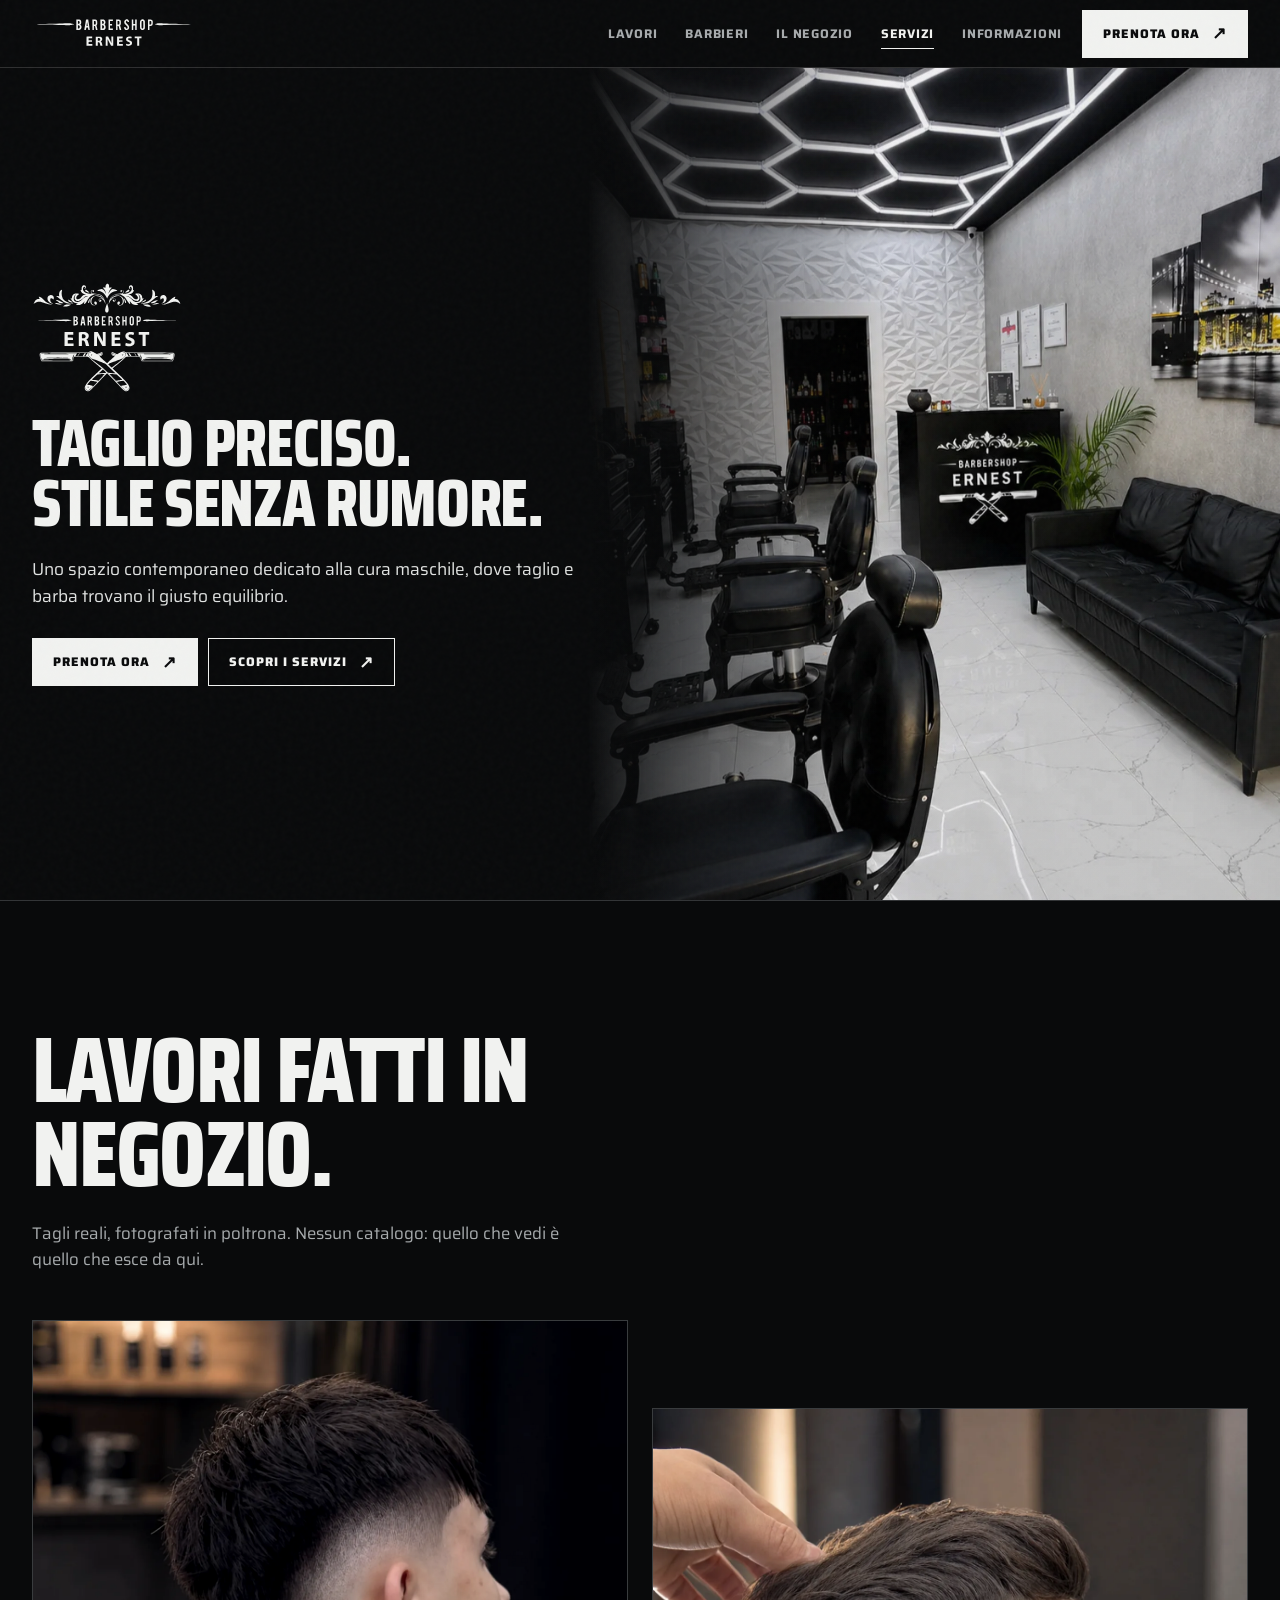
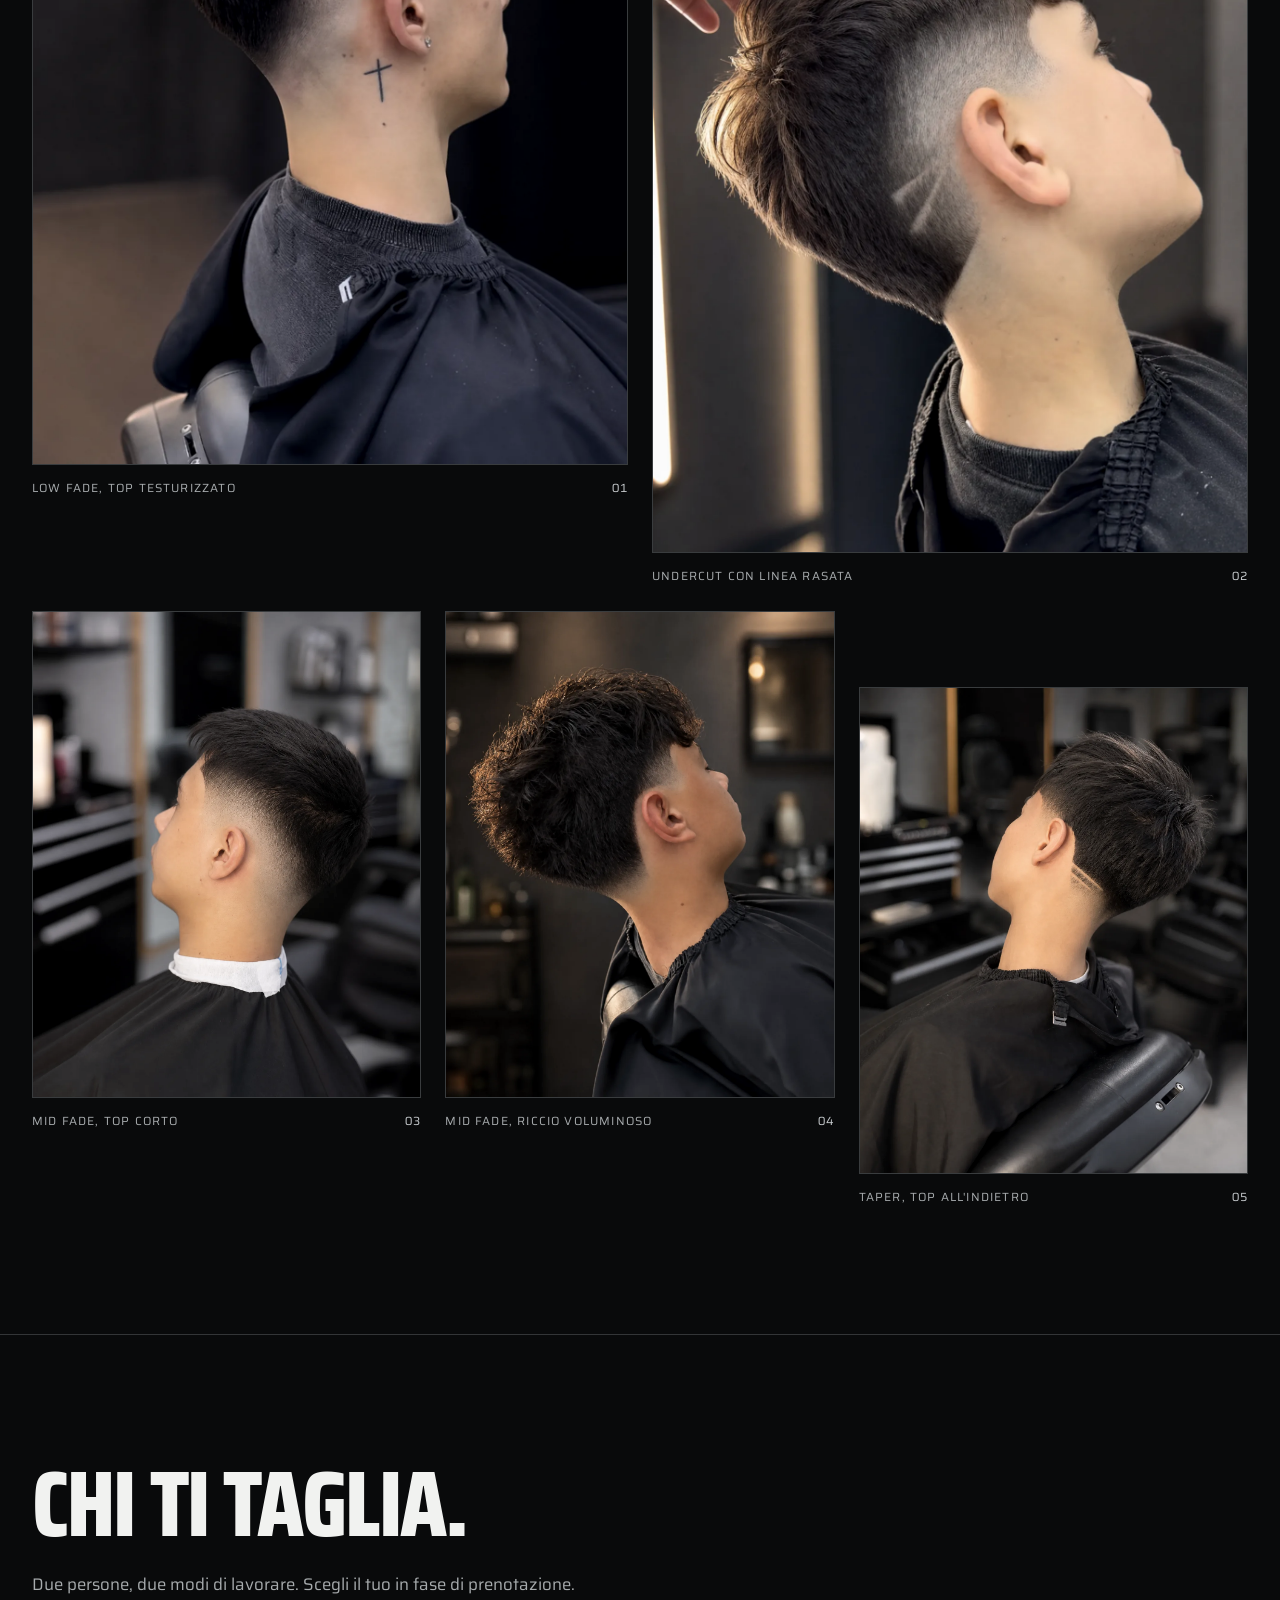
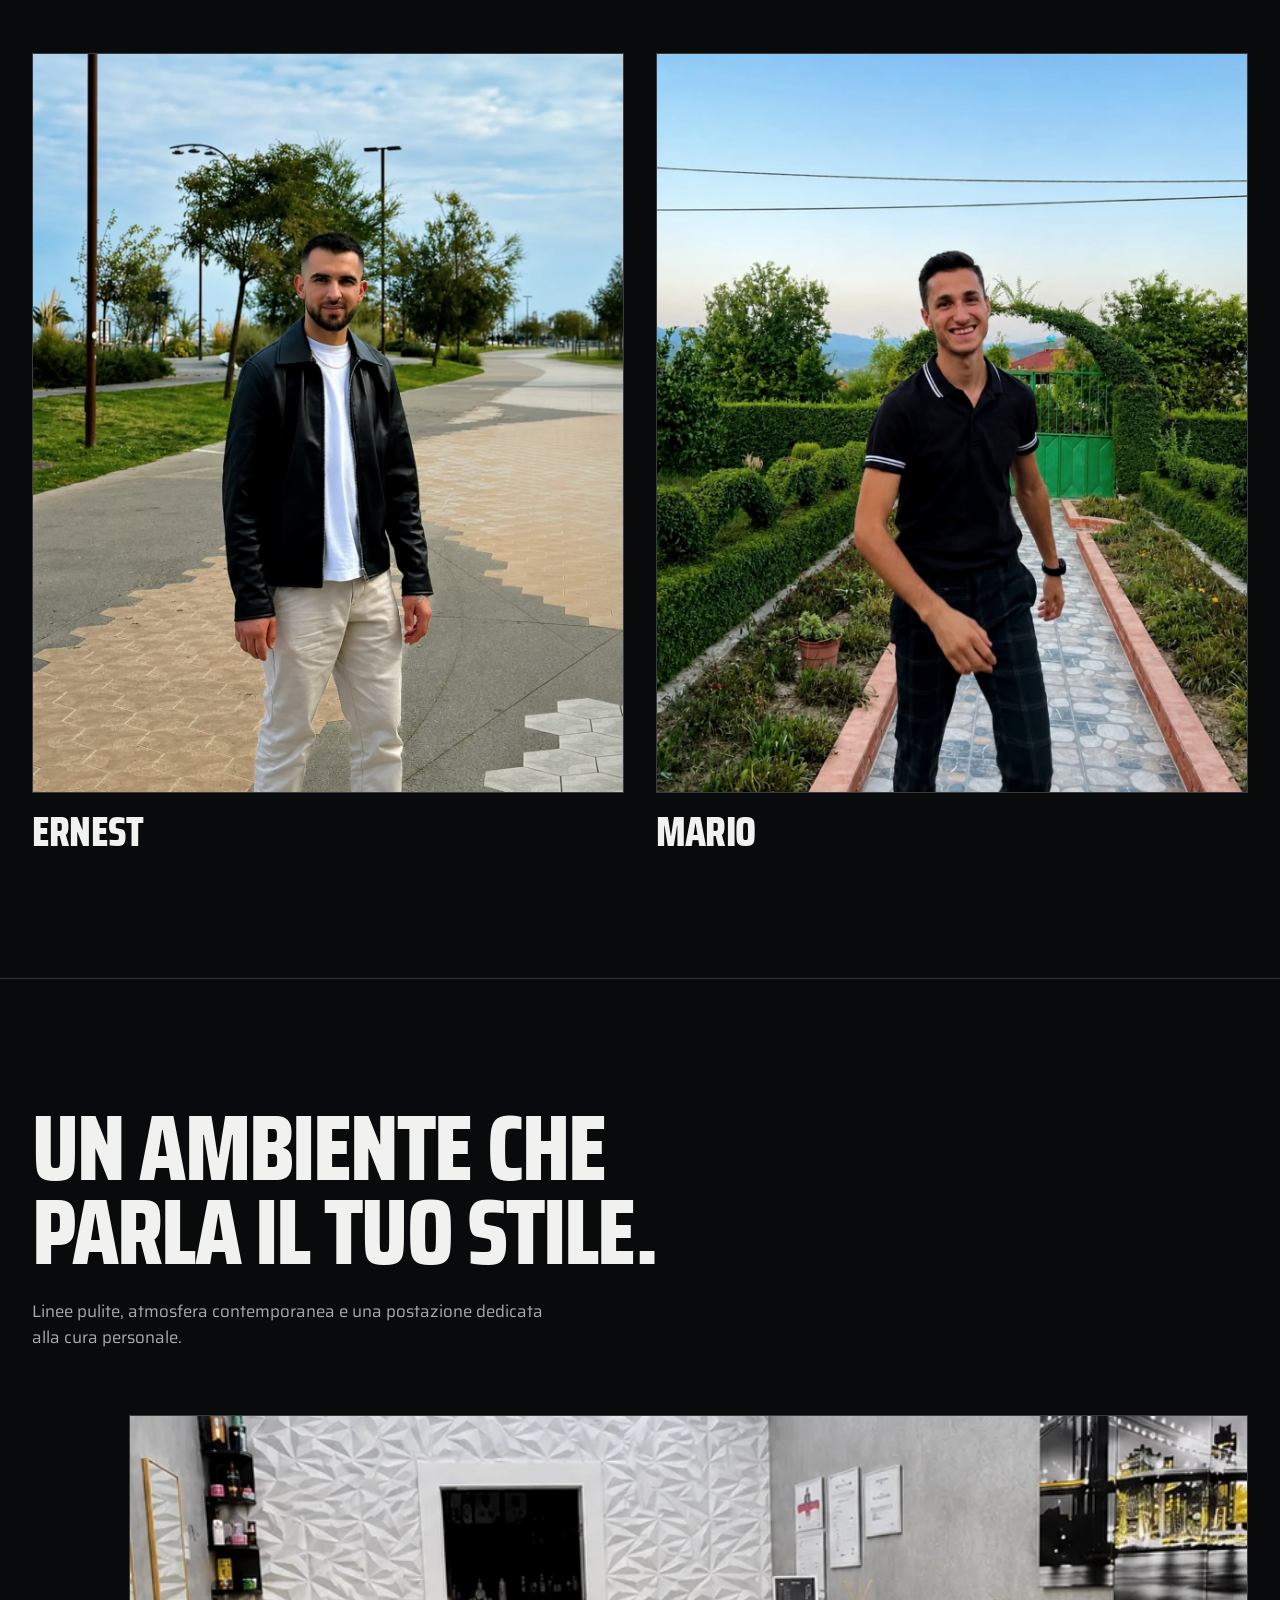
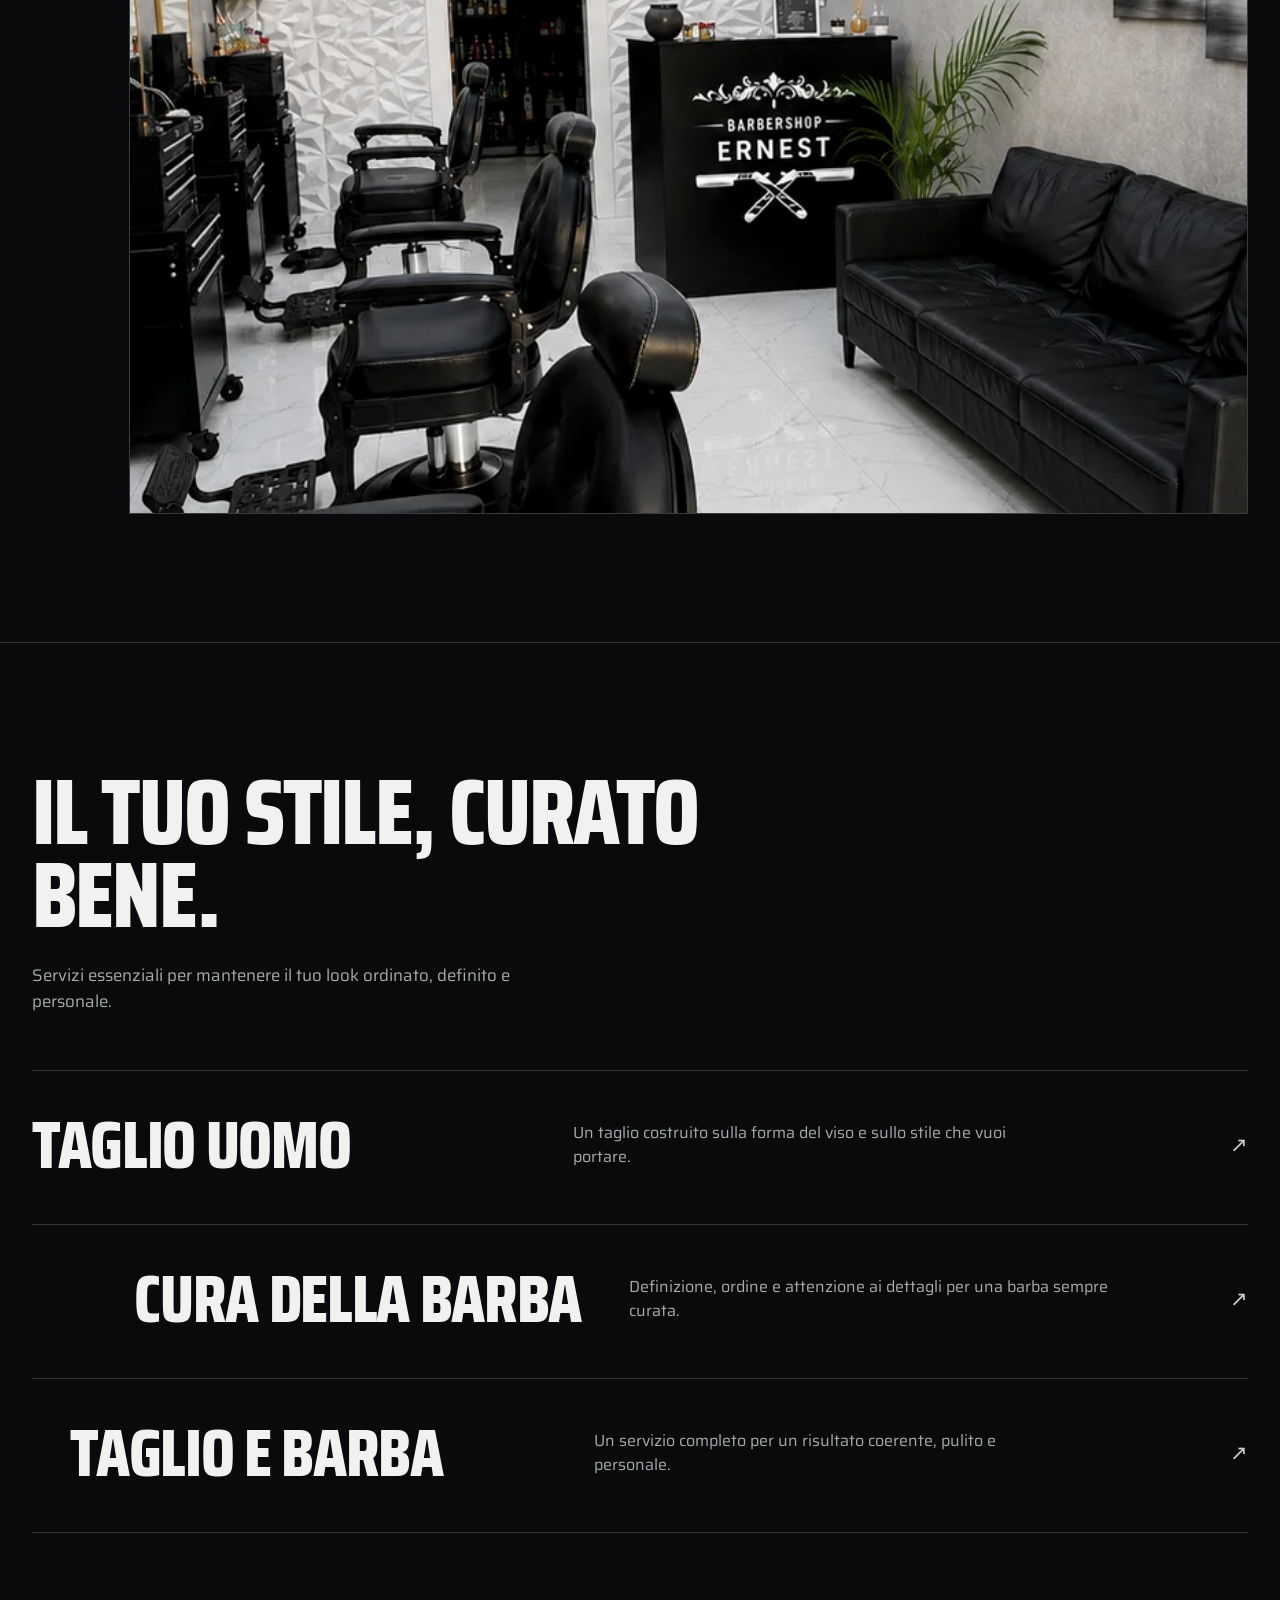
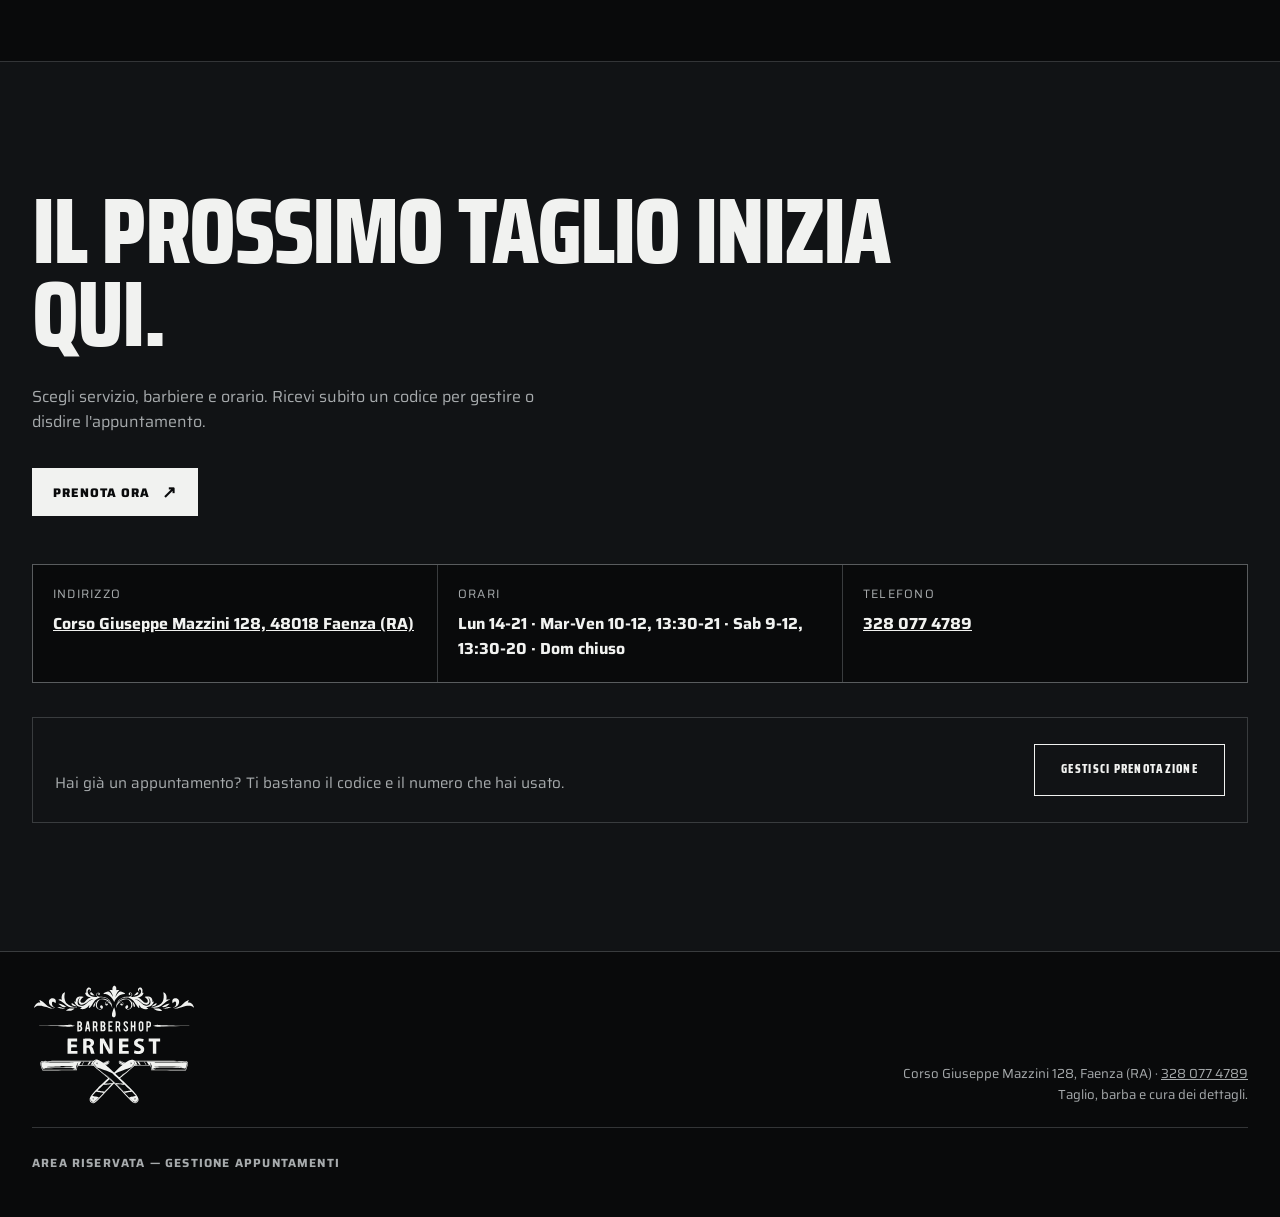
==== commit cb13e270: "prenotazioni sul server Cloudflare + sito indicizzabile" ====
--- a/index.html
+++ b/index.html
@@ -2,7 +2,6 @@
 <html lang="it"><head>
   <meta charset="utf-8">
   <meta name="viewport" content="width=device-width, initial-scale=1">
-  <meta name="robots" content="noindex, nofollow">
   <meta name="theme-color" content="#090a0b">
   <title>Barber Shop Ernest | Taglio e barba a Faenza</title>
   <meta name="description" content="Barber Shop Ernest. Taglio uomo, cura della barba e servizio completo in uno spazio contemporaneo. Corso Mazzini 128, Faenza.">
@@ -630,6 +629,7 @@
     </div>
   </footer>
 
+  <script src="booking/config.js"></script>
   <script src="booking/tempo.js"></script>
   <script src="booking/seed.js"></script>
   <script src="booking/engine.js"></script>
--- a/booking/booking.css
+++ b/booking/booking.css
@@ -31,7 +31,20 @@
 .bk-overlay[data-open="true"] { display: flex; }
 body.bk-locked { overflow: hidden; }
 
-.bk-shell { width: min(calc(100% - 32px), 720px); margin-inline: auto; }
+.bk-shell { width: min(calc(100% - 32px), 1080px); margin-inline: auto; }
+
+/* Due colonne come su Fresha: il flusso a sinistra, il carrello a destra.
+   Sotto i 1000px il carrello sparisce e il totale resta nella barra in basso —
+   il piede è già lì e non va duplicato. */
+.bk-layout { display: grid; gap: 34px; }
+.bk-main { min-width: 0; }
+
+@media (min-width: 1000px) {
+  .bk-overlay[data-cart="true"] .bk-layout { grid-template-columns: minmax(0, 1fr) 340px; }
+}
+
+/* ricevuta e gestione prenotazione non hanno carrello: colonna singola stretta */
+.bk-overlay[data-cart="false"] .bk-layout { max-width: 720px; }
 
 /* --------------------------------------------------------------- testa */
 
@@ -49,12 +62,15 @@
   min-height: 64px;
 }
 
-.bk-step-label {
+.bk-top-title {
+  overflow: hidden;
   font-family: var(--bk-display);
   font-weight: 800;
   font-size: .74rem;
   letter-spacing: .14em;
-  text-transform: uppercase;
+  text-overflow: ellipsis;
+  text-transform: uppercase;
+  white-space: nowrap;
   color: var(--bk-muted);
 }
 
@@ -77,13 +93,34 @@
 
 .bk-icon-btn:hover { border-color: var(--bk-paper); }
 
-.bk-progress { height: 2px; background: var(--bk-line); }
-.bk-progress span {
-  display: block;
-  height: 100%;
-  background: var(--bk-paper);
-  transition: width 260ms ease;
-}
+/* ---------------------------------------------------------- briciole */
+
+/* Sostituiscono la barra "Passo 3 di 6": dicono a che punto sei e riportano
+   indietro con un tocco, come su Fresha. I passi non ancora raggiungibili
+   restano visibili ma spenti — nascondere il percorso lo rende più lungo. */
+.bk-crumbs {
+  display: flex;
+  flex-wrap: wrap;
+  align-items: center;
+  gap: 6px;
+  margin-bottom: 18px;
+}
+
+.bk-crumb {
+  padding: 4px 0;
+  border: 0;
+  background: none;
+  color: var(--bk-muted);
+  font: 800 .72rem/1 var(--bk-display);
+  letter-spacing: .14em;
+  text-transform: uppercase;
+  cursor: pointer;
+}
+
+.bk-crumb[data-stato="attivo"] { color: var(--bk-paper); }
+.bk-crumb[data-stato="aperto"]:hover { color: var(--bk-paper); text-decoration: underline; text-underline-offset: 4px; }
+.bk-crumb[disabled] { opacity: .4; cursor: default; }
+.bk-crumb-sep { color: var(--bk-muted); font-size: .8rem; opacity: .6; }
 
 /* -------------------------------------------------------------- corpo */
 
@@ -95,15 +132,19 @@
 }
 
 .bk-h {
-  margin: 0 0 6px;
+  margin: 0;
   font-family: var(--bk-display);
   font-weight: 800;
-  font-size: clamp(2.1rem, 9vw, 3.2rem);
-  line-height: .92;
+  /* i titoli del flusso sono frasi intere ("Seleziona uno o più servizi"), non
+     una parola: a 9vw l'ultima riga arrivava a filo dello schermo su iPhone */
+  font-size: clamp(1.9rem, 7.4vw, 3.2rem);
+  line-height: .96;
   letter-spacing: -.02em;
   text-transform: uppercase;
-}
-
+  text-wrap: balance;
+}
+
+.bk-view { margin-top: 22px; }
 .bk-sub { margin: 0 0 26px; color: var(--bk-muted); font-size: .98rem; }
 
 .bk-group-title {
@@ -117,6 +158,130 @@
 }
 
 .bk-group-title:first-child { margin-top: 0; }
+
+/* -------------------------------------------------- pill di categoria */
+
+/* Scorrono in orizzontale su mobile invece di andare a capo: una fila sola
+   dice a colpo d'occhio quante categorie ci sono. */
+.bk-pills {
+  display: flex;
+  gap: 8px;
+  overflow-x: auto;
+  margin-bottom: 4px;
+  padding-bottom: 6px;
+  scrollbar-width: thin;
+}
+
+.bk-pill {
+  flex: 0 0 auto;
+  min-height: 42px;
+  padding: 0 18px;
+  border: 1px solid var(--bk-line-strong);
+  border-radius: 0;
+  background: transparent;
+  color: var(--bk-paper);
+  font: 800 .76rem/1 var(--bk-display);
+  letter-spacing: .12em;
+  text-transform: uppercase;
+  white-space: nowrap;
+  cursor: pointer;
+  transition: background 160ms ease, color 160ms ease;
+}
+
+.bk-pill:hover { border-color: var(--bk-paper); }
+.bk-pill[aria-pressed="true"] {
+  border-color: var(--bk-paper);
+  background: var(--bk-paper);
+  color: var(--bk-ink);
+}
+
+/* ------------------------------------------------------ card servizio */
+
+.bk-cards { display: grid; gap: 10px; }
+
+.bk-card {
+  display: grid;
+  gap: 6px;
+  width: 100%;
+  padding: 18px;
+  border: 1px solid var(--bk-line);
+  border-radius: 0;
+  background: var(--bk-raised);
+  color: var(--bk-paper);
+  font: inherit;
+  text-align: left;
+  cursor: pointer;
+  transition: border-color 160ms ease, background 160ms ease;
+}
+
+.bk-card:hover { border-color: var(--bk-line-strong); }
+.bk-card[data-selected="true"] { border-color: var(--bk-paper); background: #171a1c; }
+.bk-card[disabled] { opacity: .35; cursor: not-allowed; }
+
+.bk-card-name {
+  font-family: var(--bk-display);
+  font-weight: 800;
+  font-size: 1.32rem;
+  line-height: 1;
+  letter-spacing: -.01em;
+  text-transform: uppercase;
+}
+
+.bk-card-dur {
+  font: 800 .72rem/1 var(--bk-display);
+  letter-spacing: .12em;
+  text-transform: uppercase;
+  color: var(--bk-muted);
+}
+
+/* La descrizione è tagliata a due righe come su Fresha: le schede restano
+   della stessa altezza e la lista si scorre a colpo d'occhio. */
+.bk-card-desc {
+  display: -webkit-box;
+  overflow: hidden;
+  -webkit-box-orient: vertical;
+  -webkit-line-clamp: 2;
+  line-clamp: 2;
+  color: var(--bk-muted);
+  font-size: .88rem;
+}
+
+.bk-card-desc:empty { display: none; }
+
+.bk-card-foot {
+  display: flex;
+  flex-wrap: wrap;
+  align-items: center;
+  gap: 10px;
+  margin-top: 6px;
+}
+
+.bk-card-prezzo {
+  display: flex;
+  align-items: baseline;
+  gap: 8px;
+  font: 800 1.24rem/1 var(--bk-display);
+}
+
+.bk-card-prezzo s { color: var(--bk-muted); font-size: .82rem; font-weight: 400; }
+
+/* il "+" va all'estremità della riga, come il tondo di Fresha */
+.bk-card-add {
+  display: inline-flex;
+  align-items: center;
+  justify-content: center;
+  width: 36px;
+  height: 36px;
+  margin-left: auto;
+  border: 1px solid var(--bk-line-strong);
+  font: 400 1.25rem/1 var(--bk-body);
+}
+
+.bk-card[data-selected="true"] .bk-card-add {
+  border-color: var(--bk-paper);
+  background: var(--bk-paper);
+  color: var(--bk-ink);
+}
 
 /* ----------------------------------------------------- scelte a tessera */
 
@@ -258,21 +423,22 @@
 
 .bk-slot-group { margin-top: 24px; }
 
-.bk-slots {
-  display: grid;
-  grid-template-columns: repeat(auto-fill, minmax(84px, 1fr));
-  gap: 8px;
-  margin-top: 10px;
-}
+/* Righe piene una sotto l'altra come su Fresha: l'orario è la cosa più grossa
+   della riga e il bersaglio da toccare è largo quanto la colonna. */
+.bk-slots { display: grid; gap: 8px; margin-top: 10px; }
 
 .bk-slot {
-  min-height: 48px;
+  display: flex;
+  align-items: center;
+  min-height: 56px;
+  padding: 0 20px;
   border: 1px solid var(--bk-line);
   border-radius: 0;
   background: var(--bk-raised);
   color: var(--bk-paper);
-  font: 800 1.05rem/1 var(--bk-display);
-  letter-spacing: .02em;
+  font: 800 1.15rem/1 var(--bk-display);
+  letter-spacing: .04em;
+  text-align: left;
   cursor: pointer;
 }
 
@@ -280,10 +446,19 @@
 .bk-slot[aria-pressed="true"] { border-color: var(--bk-paper); background: var(--bk-paper); color: var(--bk-ink); }
 
 .bk-empty {
+  display: grid;
+  justify-items: start;
+  gap: 12px;
   margin-top: 24px;
-  padding: 22px 18px;
+  padding: 26px 20px;
   border: 1px dashed var(--bk-line-strong);
   color: var(--bk-muted);
+}
+
+.bk-empty b {
+  font: 800 1.3rem/1.1 var(--bk-display);
+  text-transform: uppercase;
+  color: var(--bk-paper);
 }
 
 /* ------------------------------------------------------------- campi */
@@ -358,6 +533,101 @@
 .bk-recap-row dd { margin: 0; text-align: right; }
 .bk-recap-total dd { font: 800 1.6rem/1 var(--bk-display); }
 
+/* ------------------------------------------------------------ carrello */
+
+/* Sotto i 1000px non c'è spazio per due colonne: il totale sta già nella barra
+   in basso, quindi il carrello si toglie invece di finire in fondo alla
+   pagina, dove nessuno lo leggerebbe. */
+.bk-cart { display: none; }
+
+@media (min-width: 1000px) {
+  .bk-overlay[data-cart="true"] .bk-cart {
+    display: block;
+    position: sticky;
+    top: 0;
+    align-self: start;
+    padding: 22px 20px;
+    border: 1px solid var(--bk-line);
+    background: var(--bk-raised);
+  }
+
+  /* con il carrello a fianco la barra in basso direbbe due volte la stessa
+     cosa, e il pulsante vero è quello nel carrello */
+  .bk-overlay[data-cart="true"] .bk-foot { display: none; }
+}
+
+.bk-cart-head {
+  display: grid;
+  grid-template-columns: auto 1fr;
+  gap: 12px;
+  align-items: center;
+  padding-bottom: 18px;
+  border-bottom: 1px solid var(--bk-line);
+}
+
+.bk-cart-head img { width: 56px; height: 56px; object-fit: cover; filter: contrast(1.03) saturate(.86); }
+.bk-cart-head b {
+  display: block;
+  font: 800 1.05rem/1.1 var(--bk-display);
+  text-transform: uppercase;
+}
+.bk-cart-head span { display: block; margin-top: 4px; color: var(--bk-muted); font-size: .78rem; }
+
+.bk-cart-items { display: grid; gap: 14px; padding: 18px 0; }
+
+.bk-cart-row {
+  display: grid;
+  grid-template-columns: 1fr auto;
+  gap: 4px 12px;
+}
+
+.bk-cart-name { font-weight: 600; font-size: .92rem; }
+.bk-cart-price { font: 800 .98rem/1.3 var(--bk-display); }
+.bk-cart-dur {
+  grid-column: 1 / -1;
+  color: var(--bk-muted);
+  font-size: .74rem;
+  letter-spacing: .08em;
+  text-transform: uppercase;
+}
+
+.bk-cart-vuoto { margin: 0; color: var(--bk-muted); font-size: .88rem; }
+
+.bk-cart-quando {
+  padding: 14px 0;
+  border-top: 1px solid var(--bk-line);
+  color: var(--bk-steel);
+  font-size: .86rem;
+}
+
+.bk-cart-total {
+  display: flex;
+  align-items: baseline;
+  justify-content: space-between;
+  gap: 12px;
+  padding-top: 16px;
+  border-top: 1px solid var(--bk-line);
+}
+
+.bk-cart-total span {
+  font: 800 .74rem/1 var(--bk-display);
+  letter-spacing: .14em;
+  text-transform: uppercase;
+  color: var(--bk-muted);
+}
+
+.bk-cart-total b { font: 800 1.6rem/1 var(--bk-display); }
+
+.bk-cart-dur-tot {
+  margin-top: 6px;
+  color: var(--bk-muted);
+  font-size: .74rem;
+  letter-spacing: .08em;
+  text-transform: uppercase;
+}
+
+.bk-cart-cta { width: 100%; margin-top: 20px; }
+
 /* ---------------------------------------------------------- piede fisso */
 
 .bk-foot {
@@ -494,5 +764,5 @@
 }
 
 @media (prefers-reduced-motion: reduce) {
-  .bk-progress span, .bk-choice, .bk-cta { transition: none; }
-}
+  .bk-choice, .bk-card, .bk-pill, .bk-cta { transition: none; }
+}
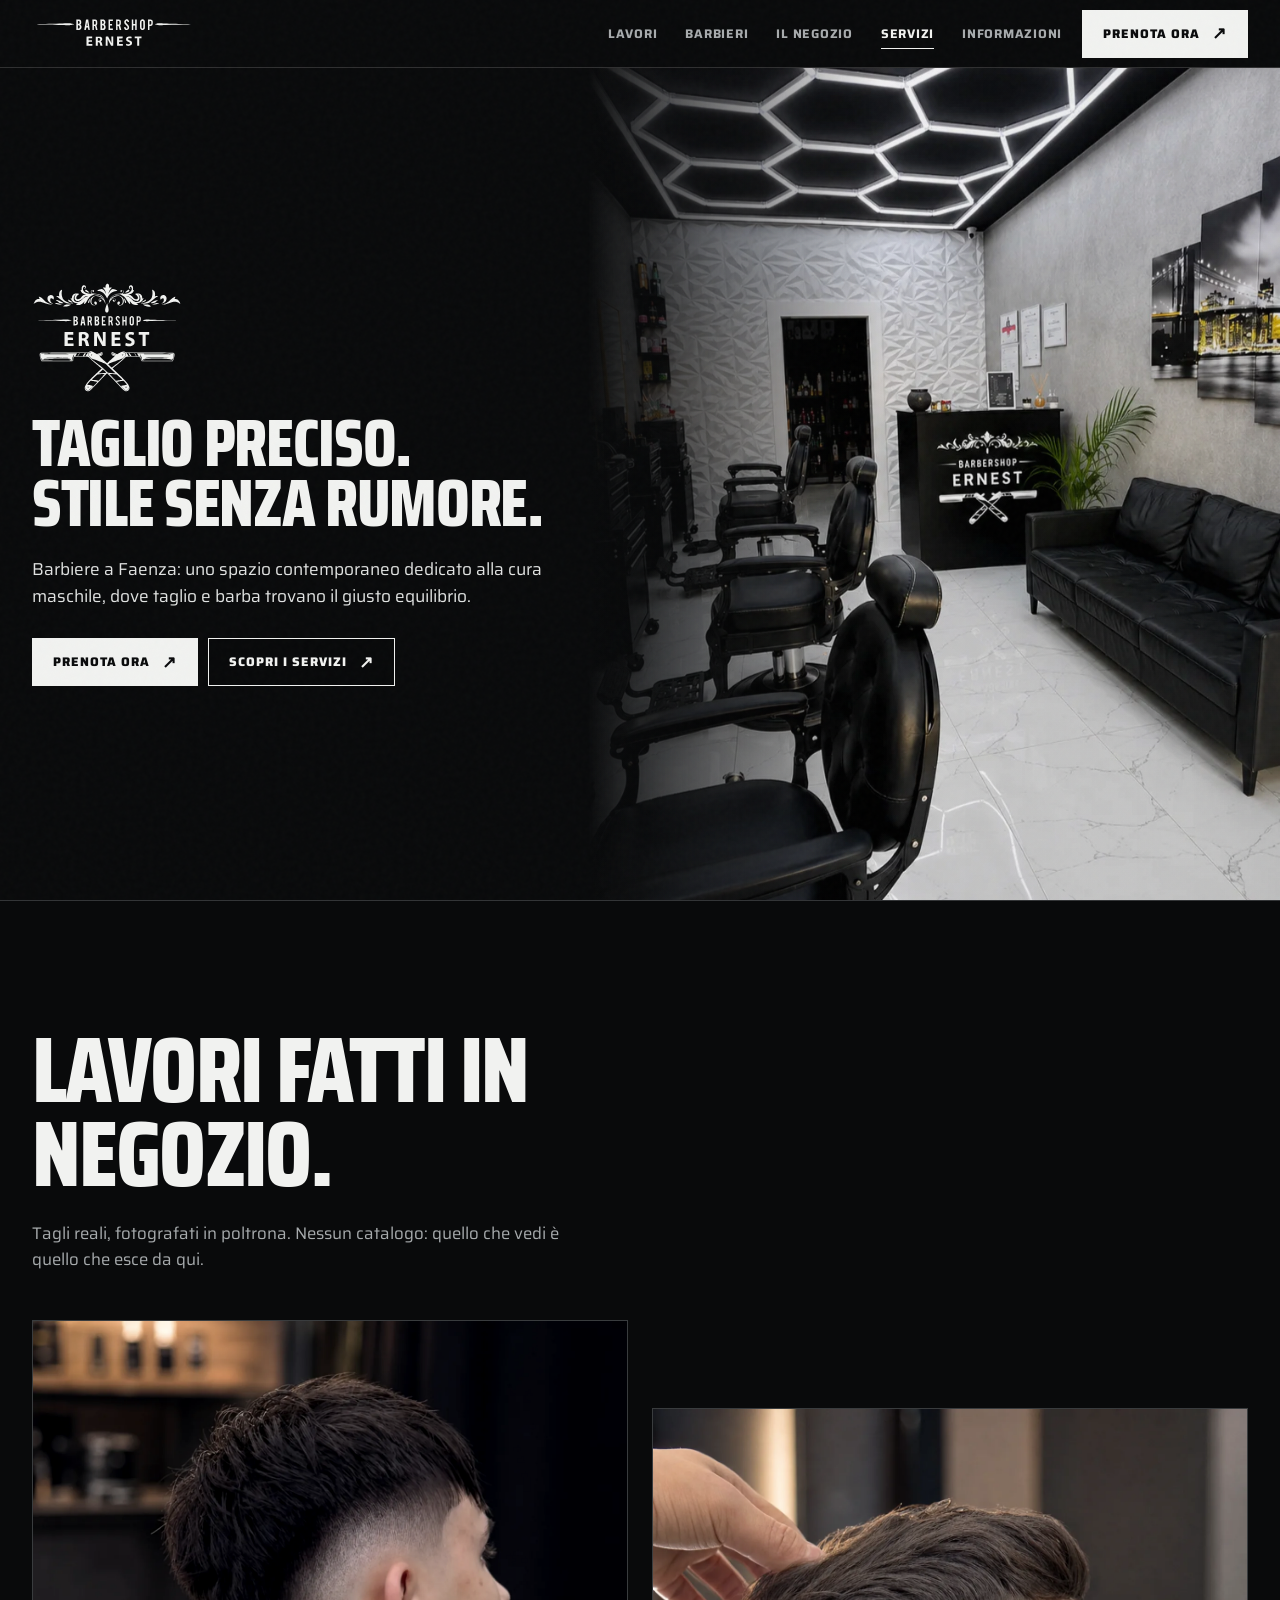
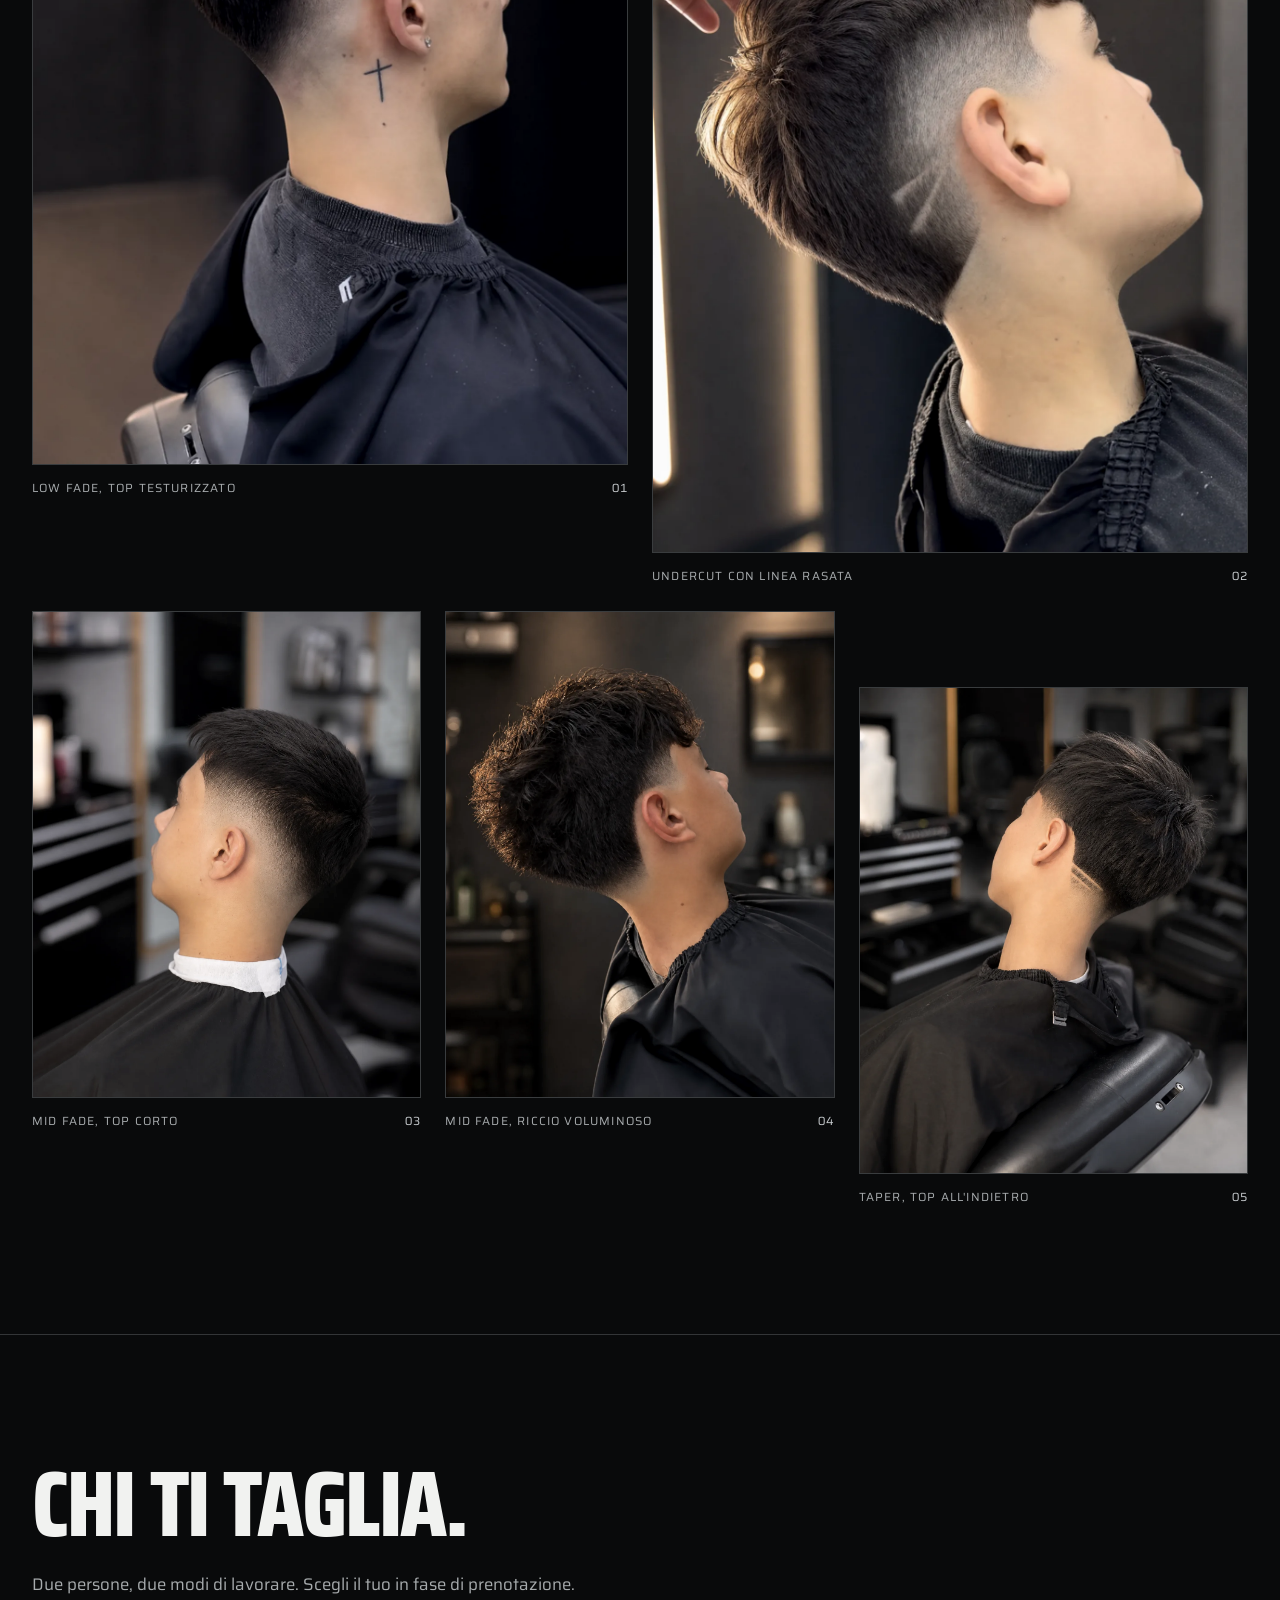
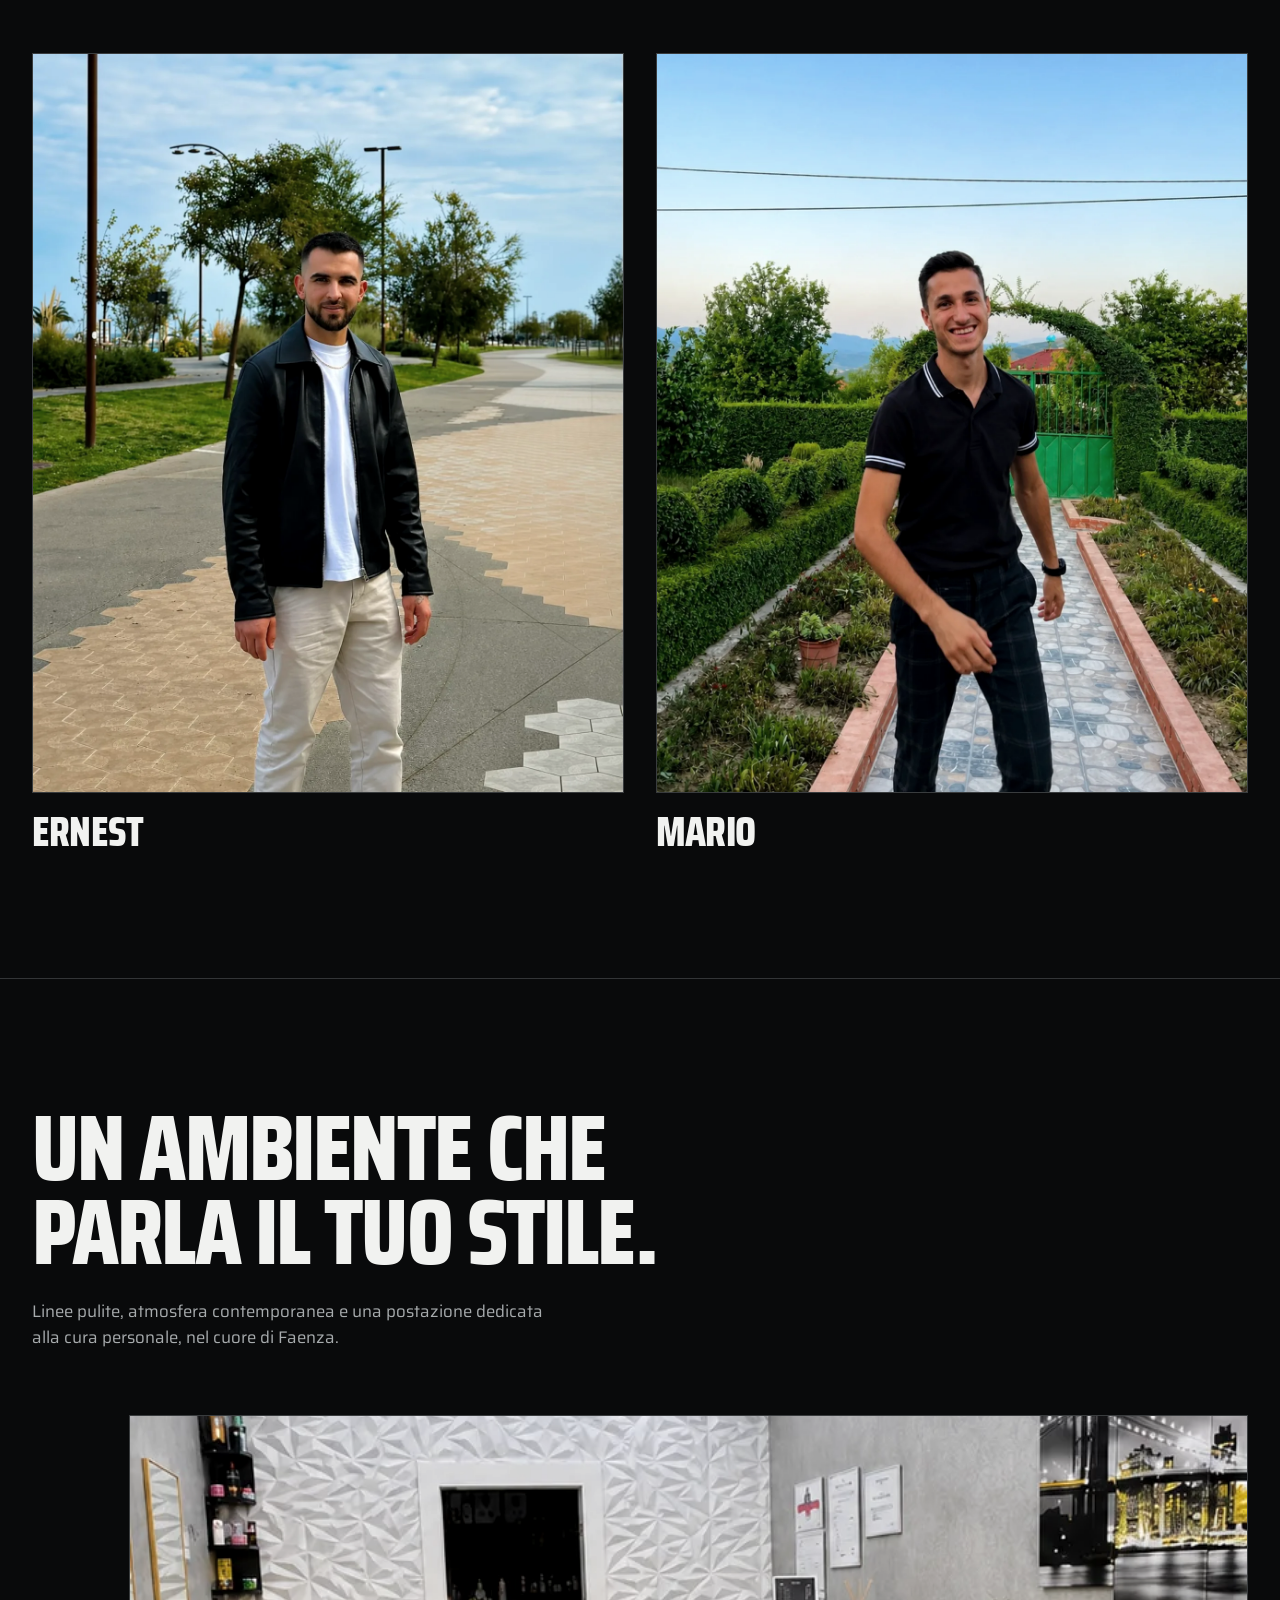
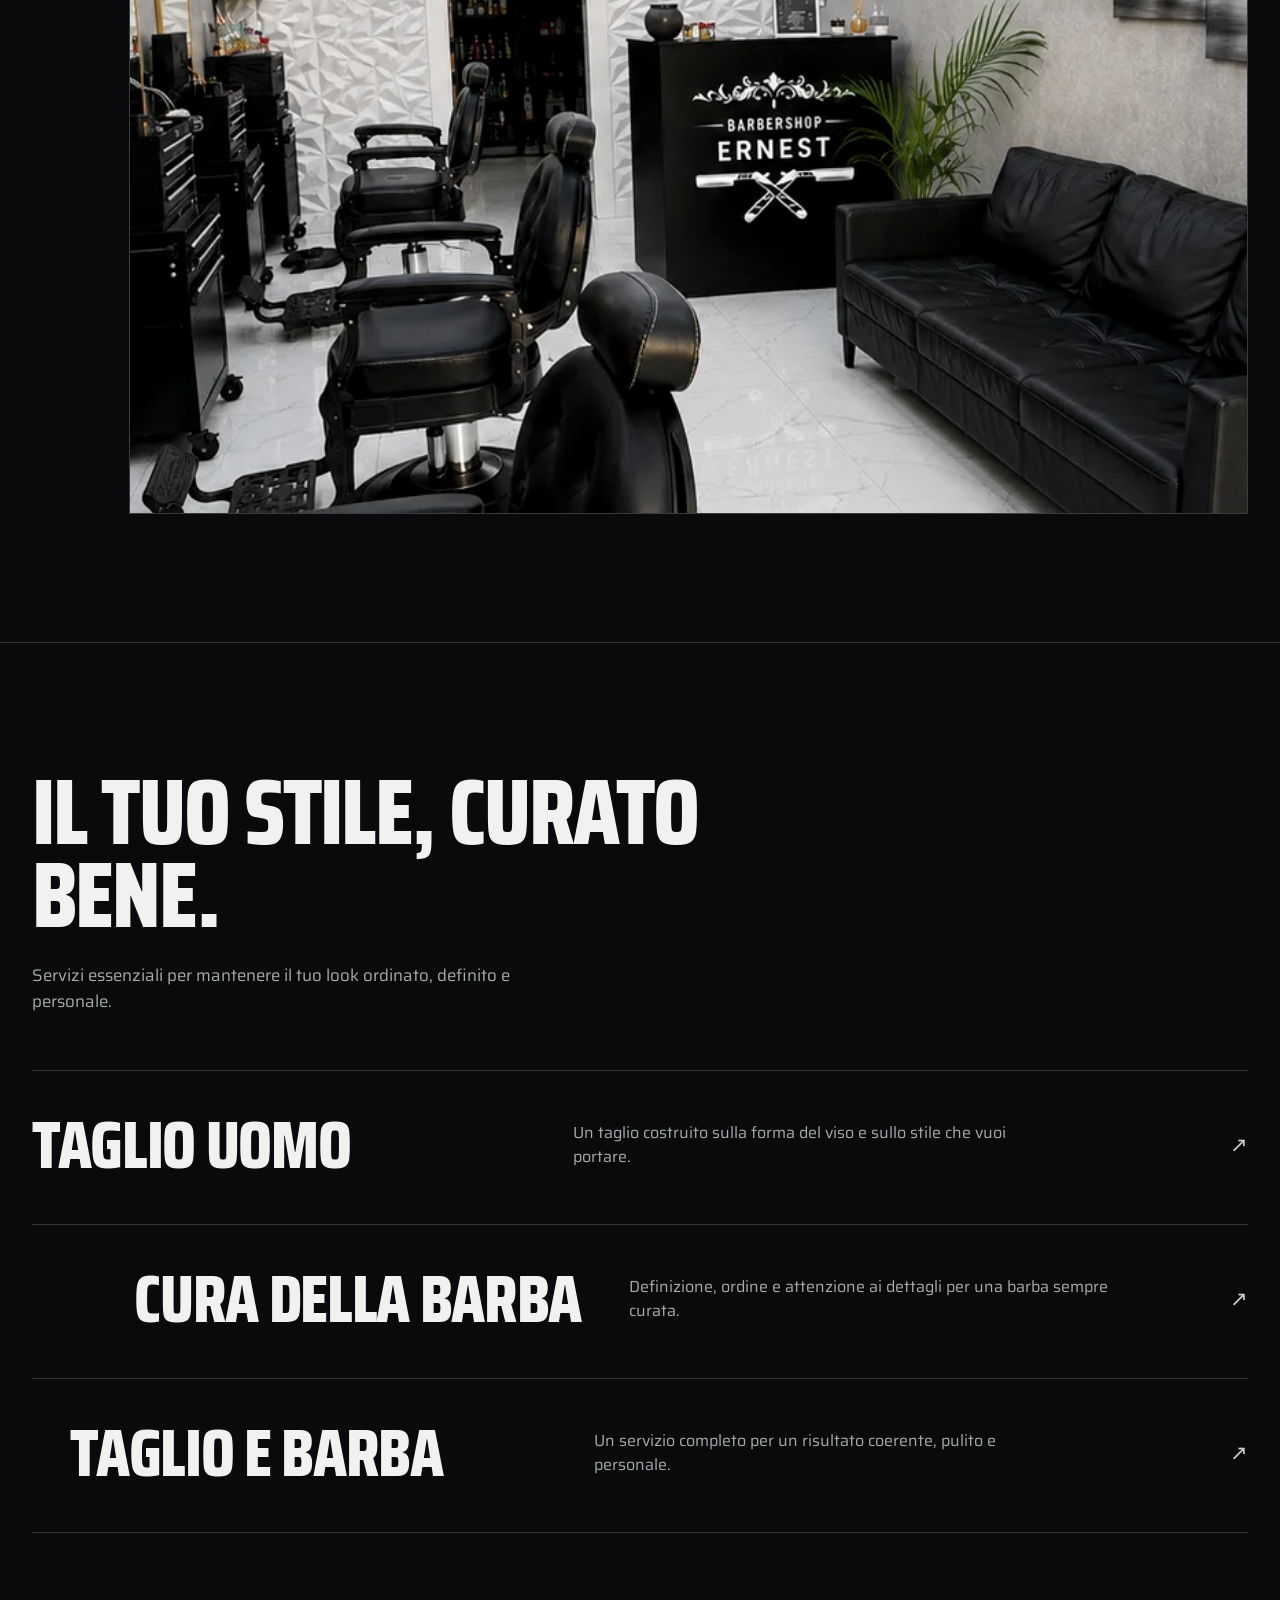
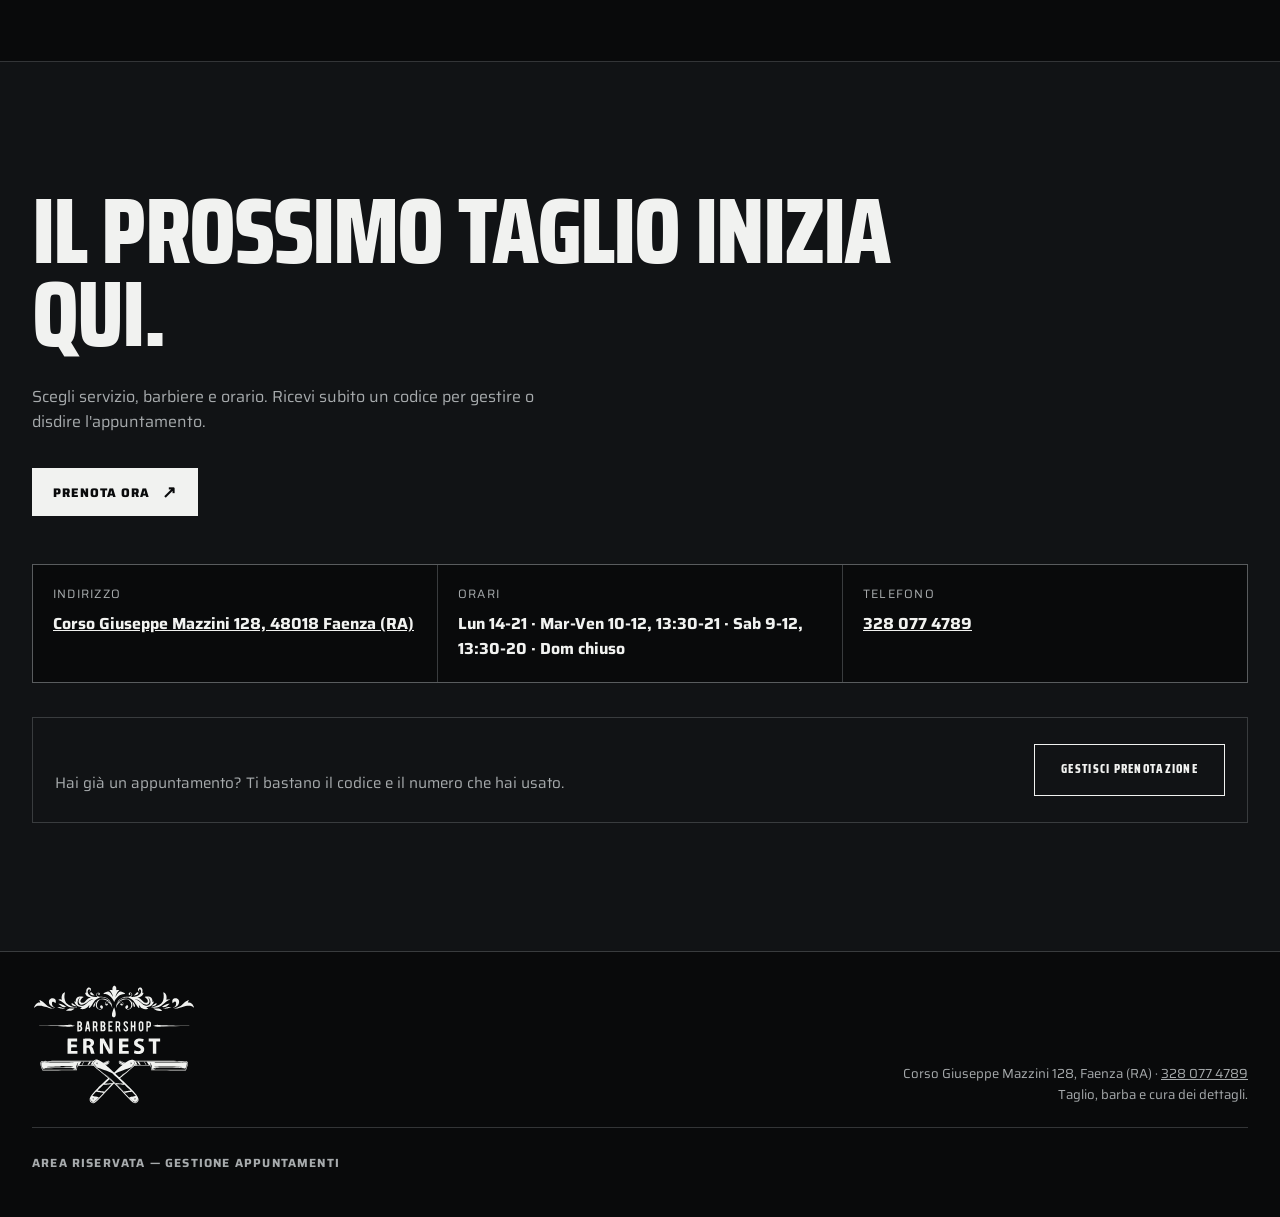
==== commit f5c0b8a5: "seo: barbiere a Faenza — meta tag, dati strutturati HairSalon, sitemap.xml" ====
--- a/index.html
+++ b/index.html
@@ -3,14 +3,49 @@
   <meta charset="utf-8">
   <meta name="viewport" content="width=device-width, initial-scale=1">
   <meta name="theme-color" content="#090a0b">
-  <title>Barber Shop Ernest | Taglio e barba a Faenza</title>
-  <meta name="description" content="Barber Shop Ernest. Taglio uomo, cura della barba e servizio completo in uno spazio contemporaneo. Corso Mazzini 128, Faenza.">
+  <title>Barber Shop Ernest — Barbiere a Faenza | Taglio uomo, barba</title>
+  <meta name="description" content="Barber Shop Ernest, barbiere a Faenza: taglio uomo, cura della barba, rasatura a rasoio. Corso Giuseppe Mazzini 128. Prenota online in pochi click.">
+  <link rel="canonical" href="https://ernestbarbershop.it/">
   <link rel="icon" href="images/barber-ernest/logo-mark.svg" type="image/svg+xml">
   <meta property="og:type" content="business.business">
-  <meta property="og:title" content="Barber Shop Ernest | Taglio e barba a Faenza">
-  <meta property="og:description" content="Taglio uomo, cura della barba e servizio completo in uno spazio contemporaneo.">
-  <meta property="og:image" content="images/barber-ernest/lavori/taglio-01.webp">
+  <meta property="og:site_name" content="Barber Shop Ernest">
+  <meta property="og:locale" content="it_IT">
+  <meta property="og:url" content="https://ernestbarbershop.it/">
+  <meta property="og:title" content="Barber Shop Ernest — Barbiere a Faenza | Taglio uomo, barba">
+  <meta property="og:description" content="Barbiere a Faenza: taglio uomo, cura della barba e servizio completo in uno spazio contemporaneo.">
+  <meta property="og:image" content="https://ernestbarbershop.it/images/barber-ernest/lavori/taglio-01.webp">
   <meta name="twitter:card" content="summary_large_image">
+  <meta name="twitter:title" content="Barber Shop Ernest — Barbiere a Faenza">
+  <meta name="twitter:description" content="Taglio uomo, cura della barba e servizio completo in uno spazio contemporaneo. Corso Giuseppe Mazzini 128, Faenza.">
+  <meta name="twitter:image" content="https://ernestbarbershop.it/images/barber-ernest/lavori/taglio-01.webp">
+  <script type="application/ld+json">
+  {
+    "@context": "https://schema.org",
+    "@type": "HairSalon",
+    "@id": "https://ernestbarbershop.it/#negozio",
+    "name": "Barber Shop Ernest",
+    "image": "https://ernestbarbershop.it/images/barber-ernest/shop-hero.webp",
+    "url": "https://ernestbarbershop.it/",
+    "telephone": "+393280774789",
+    "priceRange": "€5–€35",
+    "areaServed": "Faenza",
+    "address": {
+      "@type": "PostalAddress",
+      "streetAddress": "Corso Giuseppe Mazzini 128",
+      "addressLocality": "Faenza",
+      "addressRegion": "RA",
+      "postalCode": "48018",
+      "addressCountry": "IT"
+    },
+    "openingHoursSpecification": [
+      { "@type": "OpeningHoursSpecification", "dayOfWeek": "Monday", "opens": "14:00", "closes": "21:00" },
+      { "@type": "OpeningHoursSpecification", "dayOfWeek": ["Tuesday", "Wednesday", "Thursday", "Friday"], "opens": "10:00", "closes": "12:00" },
+      { "@type": "OpeningHoursSpecification", "dayOfWeek": ["Tuesday", "Wednesday", "Thursday", "Friday"], "opens": "13:30", "closes": "21:00" },
+      { "@type": "OpeningHoursSpecification", "dayOfWeek": "Saturday", "opens": "09:00", "closes": "12:00" },
+      { "@type": "OpeningHoursSpecification", "dayOfWeek": "Saturday", "opens": "13:30", "closes": "20:00" }
+    ]
+  }
+  </script>
   <link rel="preconnect" href="https://fonts.googleapis.com">
   <link rel="preconnect" href="https://fonts.gstatic.com" crossorigin="">
   <link href="https://fonts.googleapis.com/css2?family=Saira+Condensed:wght@700;800&amp;family=Saira:wght@400;500;600&amp;display=swap" rel="stylesheet">
@@ -488,7 +523,7 @@
         <div class="hero-copy">
           <img class="hero-logo" src="images/barber-ernest/logo-full.svg" width="1061" height="783" alt="Barber Shop Ernest">
           <h1 class="display" id="hero-title"><span>Taglio preciso.</span><span>Stile senza rumore.</span></h1>
-          <p>Uno spazio contemporaneo dedicato alla cura maschile, dove taglio e barba trovano il giusto equilibrio.</p>
+          <p>Barbiere a Faenza: uno spazio contemporaneo dedicato alla cura maschile, dove taglio e barba trovano il giusto equilibrio.</p>
           <div class="hero-actions">
             <a class="button" href="#prenota" data-booking-trigger="">Prenota ora</a>
             <a class="button button-ghost" href="#servizi">Scopri i servizi</a>
@@ -561,7 +596,7 @@
     <section class="section shop-story" id="negozio" aria-labelledby="negozio-title">
       <div class="shell">
         <h2 class="display" id="negozio-title">Un ambiente che parla il tuo stile.</h2>
-        <p class="section-intro">Linee pulite, atmosfera contemporanea e una postazione dedicata alla cura personale.</p>
+        <p class="section-intro">Linee pulite, atmosfera contemporanea e una postazione dedicata alla cura personale, nel cuore di Faenza.</p>
         <figure class="shop-photo">
           <picture>
             <source media="(min-width: 720px)" srcset="images/barber-ernest/shop-section-desktop-hq.webp" type="image/webp">
--- a/booking/booking.css
+++ b/booking/booking.css
@@ -389,6 +389,39 @@
 
 /* ------------------------------------------------------------- giorni */
 
+/* Testata del mese: con un orizzonte di un anno la striscia si sfoglia, e
+   senza il nome del mese scritto un "12" da solo non dice in quale mese cade. */
+.bk-mese {
+  display: flex;
+  align-items: center;
+  justify-content: space-between;
+  gap: 12px;
+  margin-bottom: 10px;
+}
+
+.bk-mese-nome {
+  font: 800 .92rem/1 var(--bk-display);
+  letter-spacing: .14em;
+  text-transform: uppercase;
+}
+
+.bk-mese-nav {
+  flex: 0 0 auto;
+  width: 42px;
+  height: 42px;
+  border: 1px solid var(--bk-line-strong);
+  border-radius: 0;
+  background: transparent;
+  color: var(--bk-paper);
+  font-size: 1.3rem;
+  line-height: 1;
+  cursor: pointer;
+  transition: background 160ms ease, color 160ms ease;
+}
+
+.bk-mese-nav:hover:not([disabled]) { background: var(--bk-paper); color: var(--bk-ink); }
+.bk-mese-nav[disabled] { opacity: .26; cursor: not-allowed; }
+
 .bk-days {
   display: flex;
   gap: 8px;
@@ -418,6 +451,20 @@
 .bk-day[aria-pressed="true"] .bk-day-dow,
 .bk-day[aria-pressed="true"] .bk-day-mon { color: rgba(9, 10, 11, .62); }
 .bk-day[disabled] { opacity: .26; cursor: not-allowed; }
+
+/* Pieno e ferie: cliccabili — portano alla lista d'attesa — ma non devono
+   sembrare liberi. Mezza via fra il disponibile e il chiuso, con il numero
+   barrato così la differenza si legge anche senza distinguere i colori. */
+.bk-day[data-stato="pieno"],
+.bk-day[data-stato="ferie"] { opacity: .55; border-style: dashed; }
+.bk-day[data-stato="pieno"] .bk-day-num,
+.bk-day[data-stato="ferie"] .bk-day-num { text-decoration: line-through; text-decoration-thickness: 2px; }
+.bk-day[data-stato][aria-pressed="true"] { opacity: 1; border-style: solid; }
+.bk-day[data-stato][aria-pressed="true"] .bk-day-num { text-decoration: none; }
+
+/* Nello stato vuoto i pulsanti stanno uno sotto l'altro e devono essere
+   raggiungibili col pollice: a tutta larghezza, non larghi quanto il testo. */
+.bk-empty .bk-cta { width: 100%; justify-content: center; }
 
 /* -------------------------------------------------------------- slot */
 
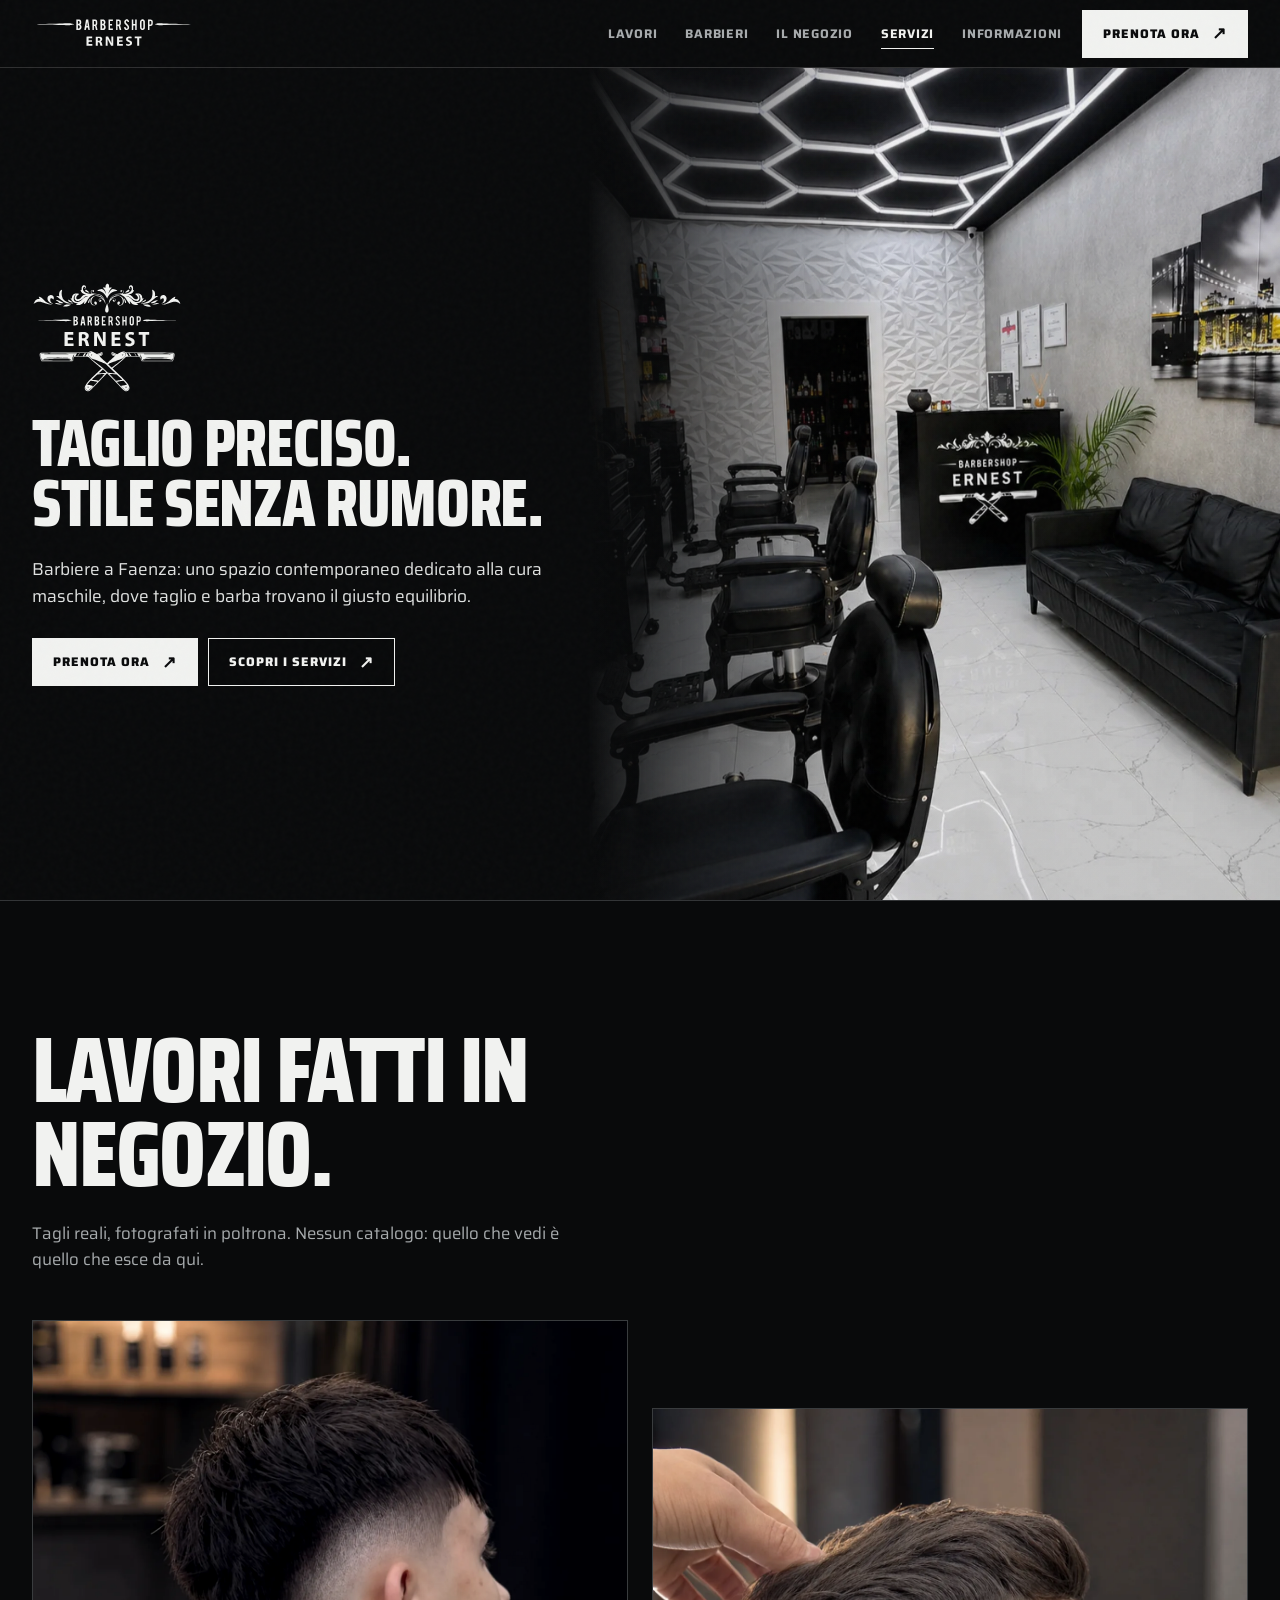
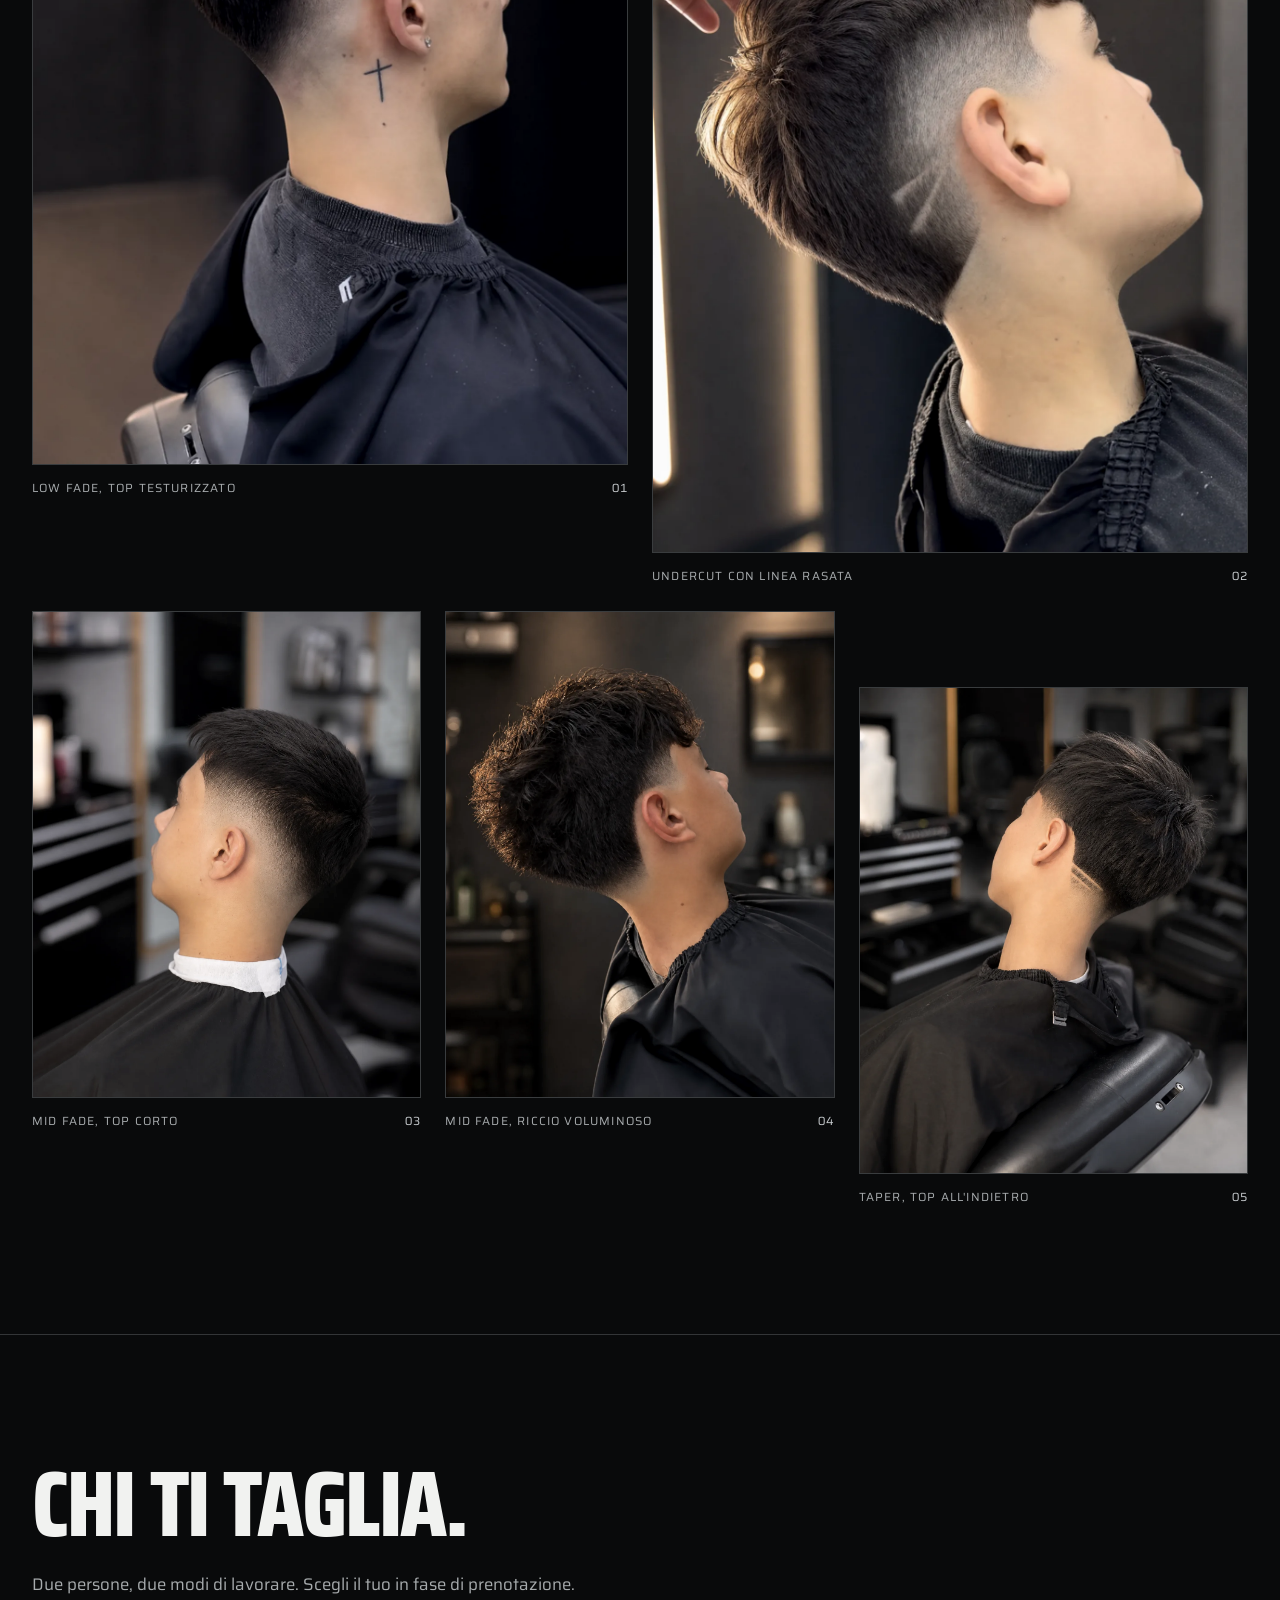
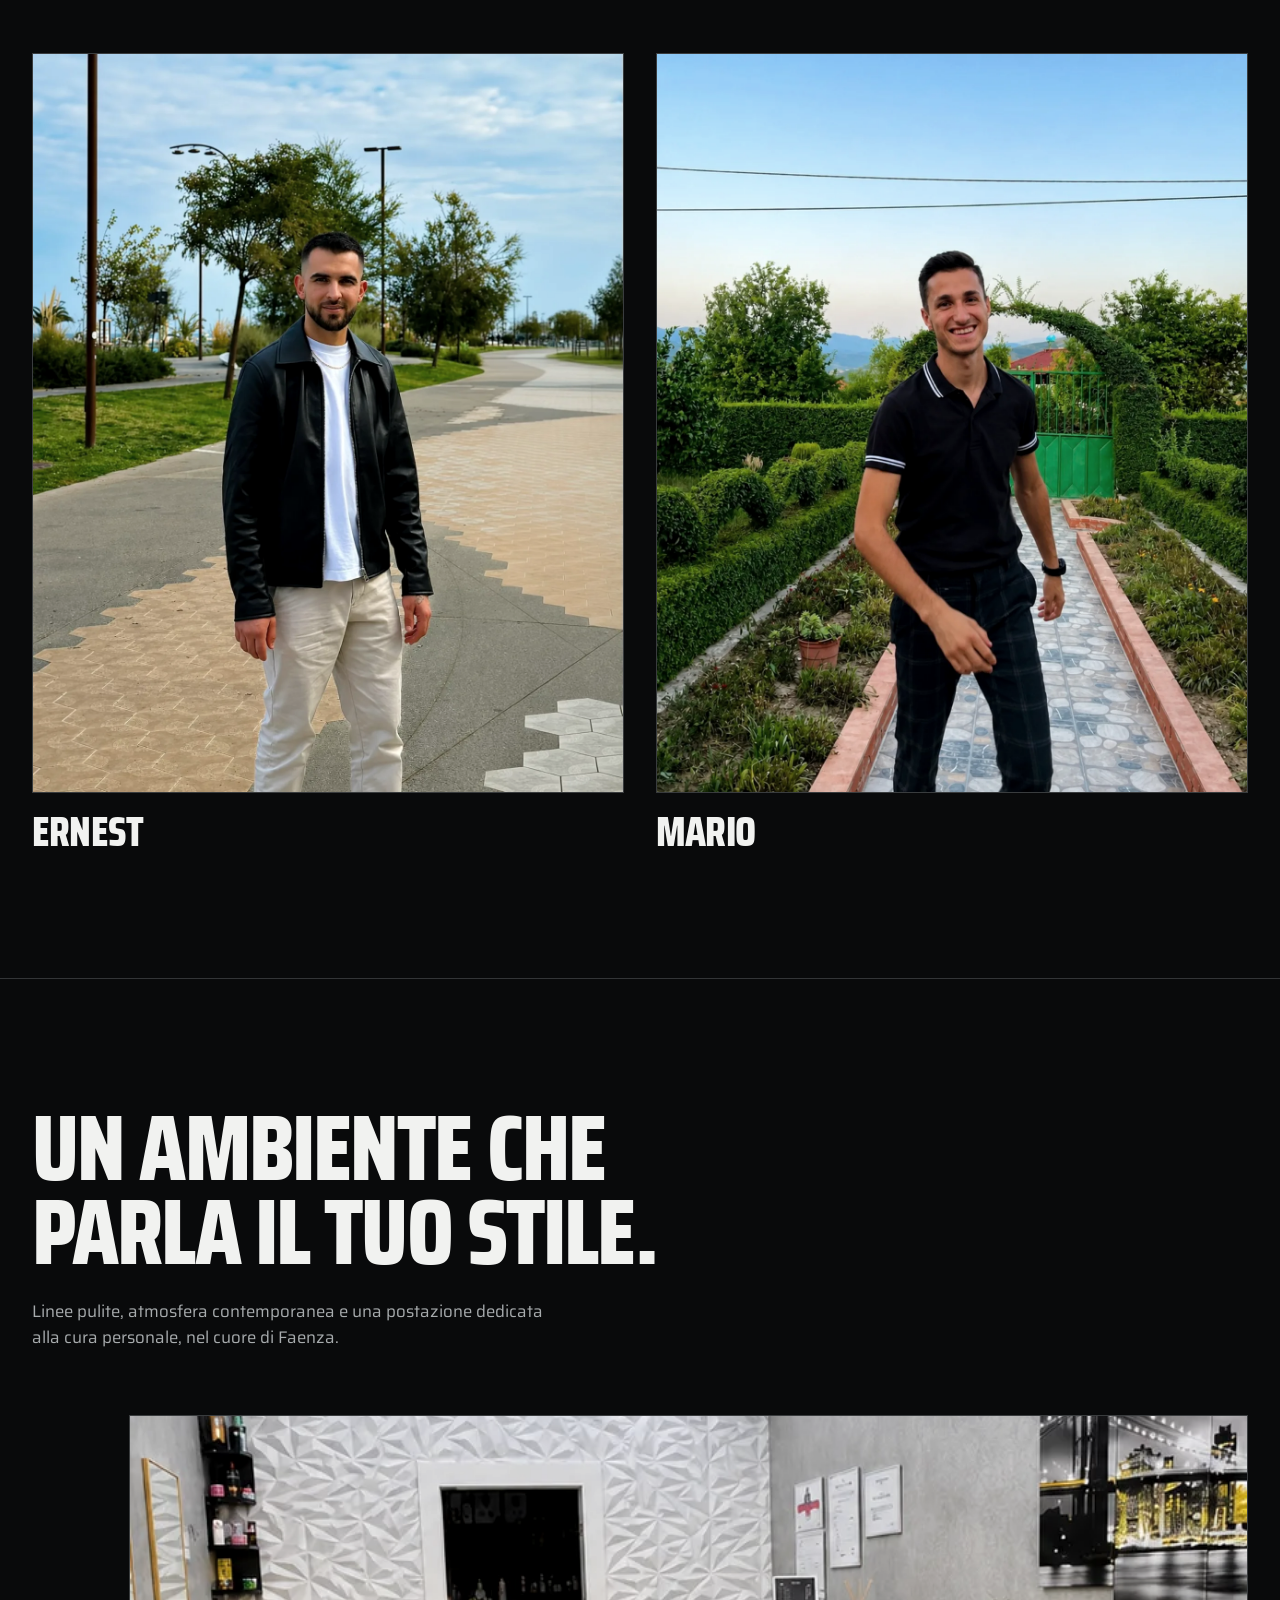
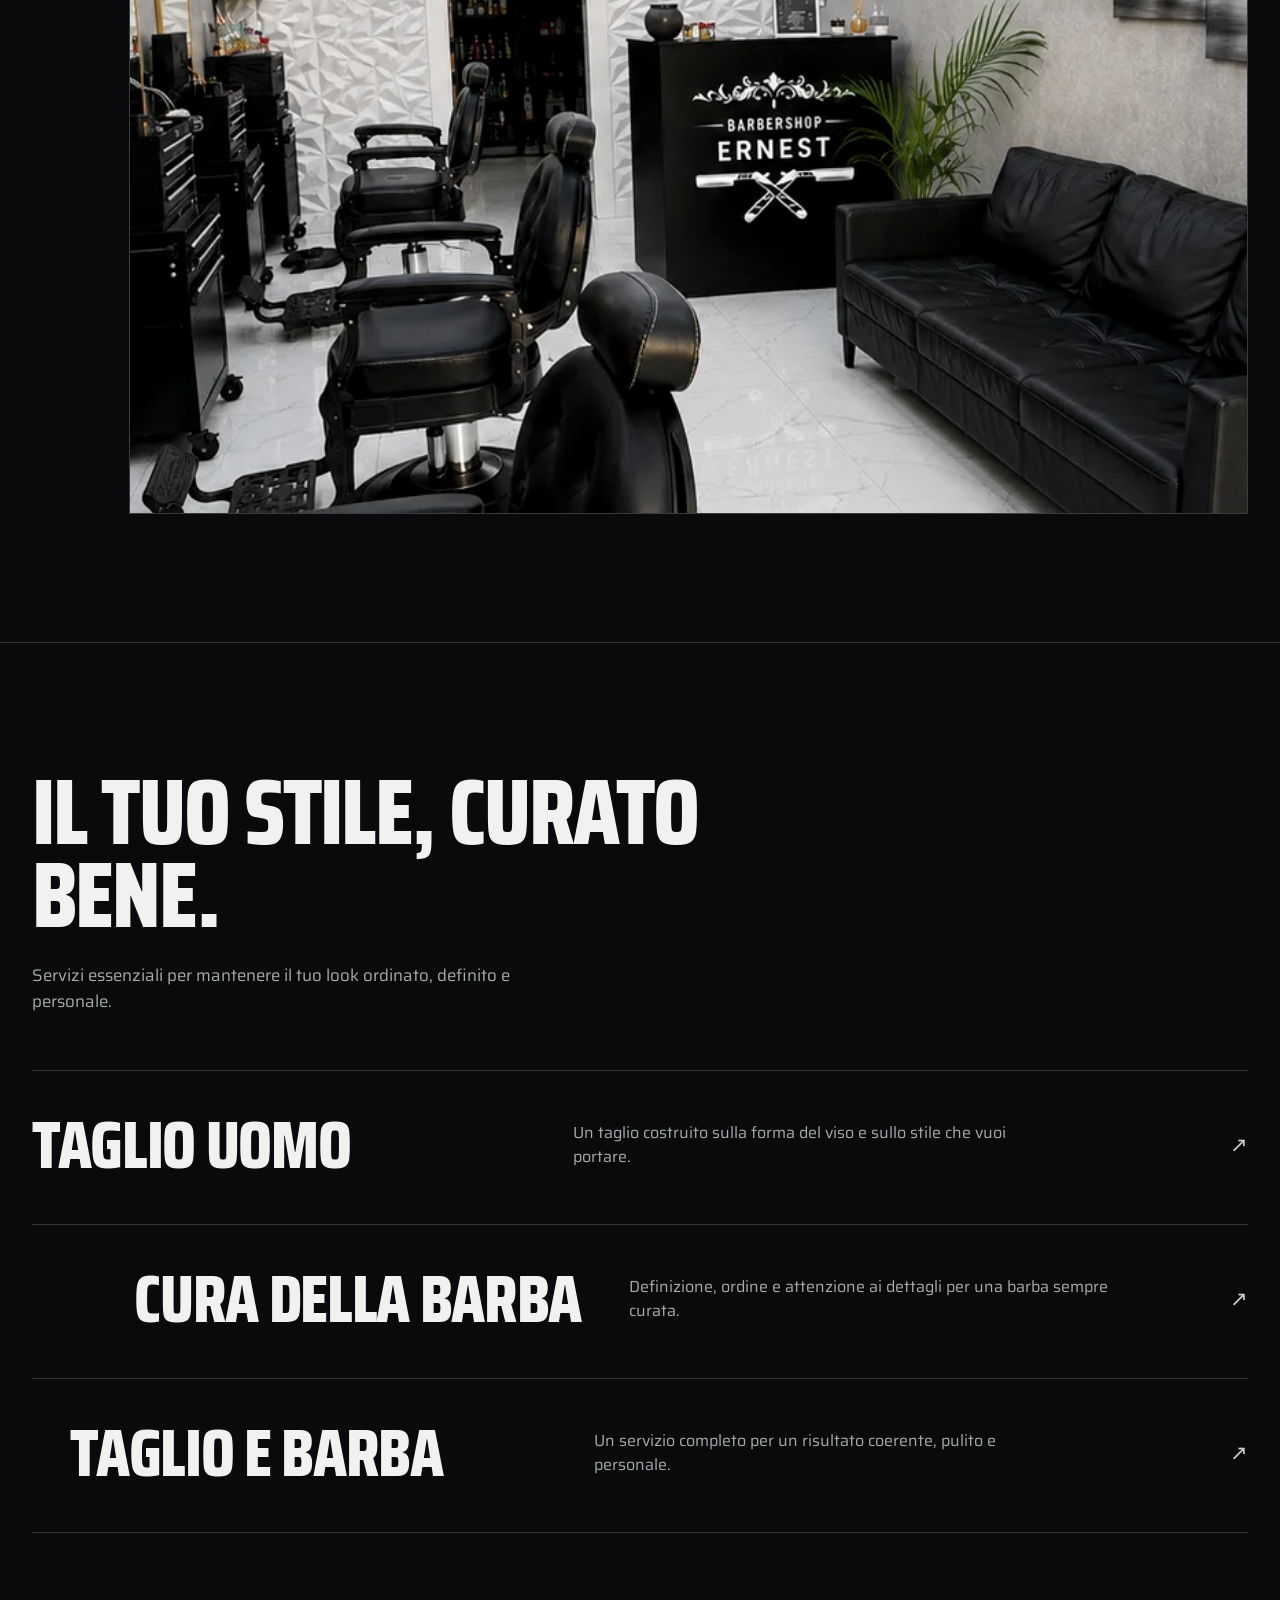
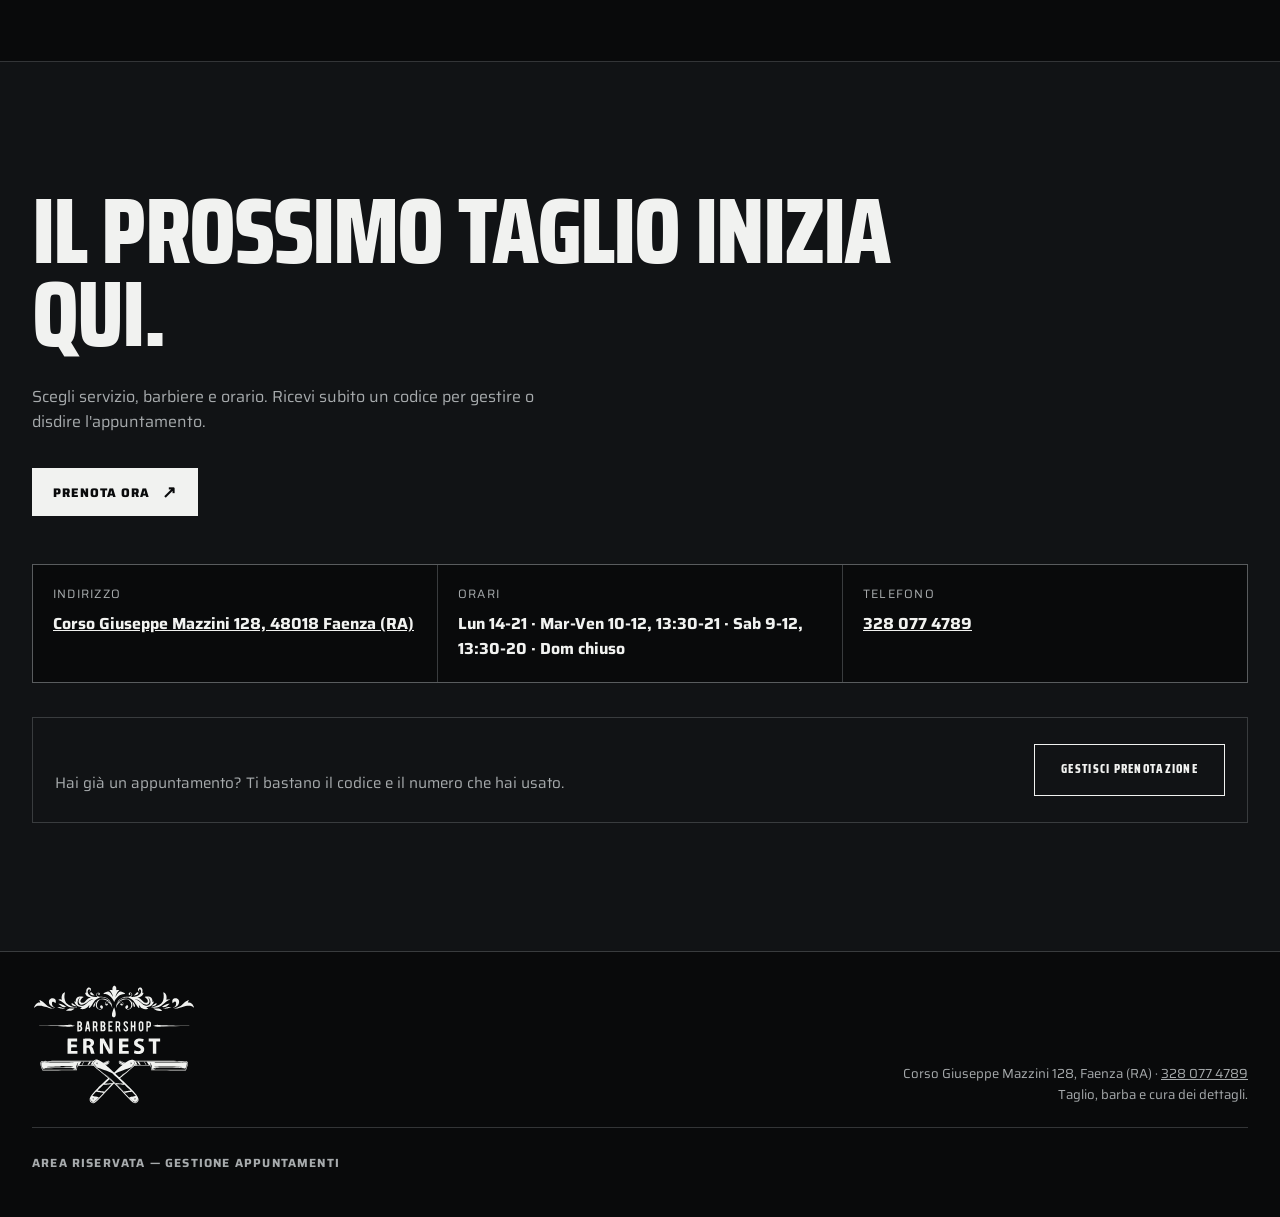
==== commit 733b5bd2: "fix(ernest): disattiva zoom al doppio tap su sito e gestionale" ====
--- a/index.html
+++ b/index.html
@@ -73,6 +73,10 @@
       scroll-padding-top: calc(var(--header-h) + 20px);
       background: var(--ink);
       overscroll-behavior-y: none;
+      /* Il doppio tap resta un gesto involontario mentre si scorre per
+         prenotare: disattiva lo zoom-al-doppio-tap senza toccare il pizzico
+         a due dita, che deve restare per chi ne ha bisogno per leggere. */
+      touch-action: manipulation;
     }
     body {
       margin: 0;
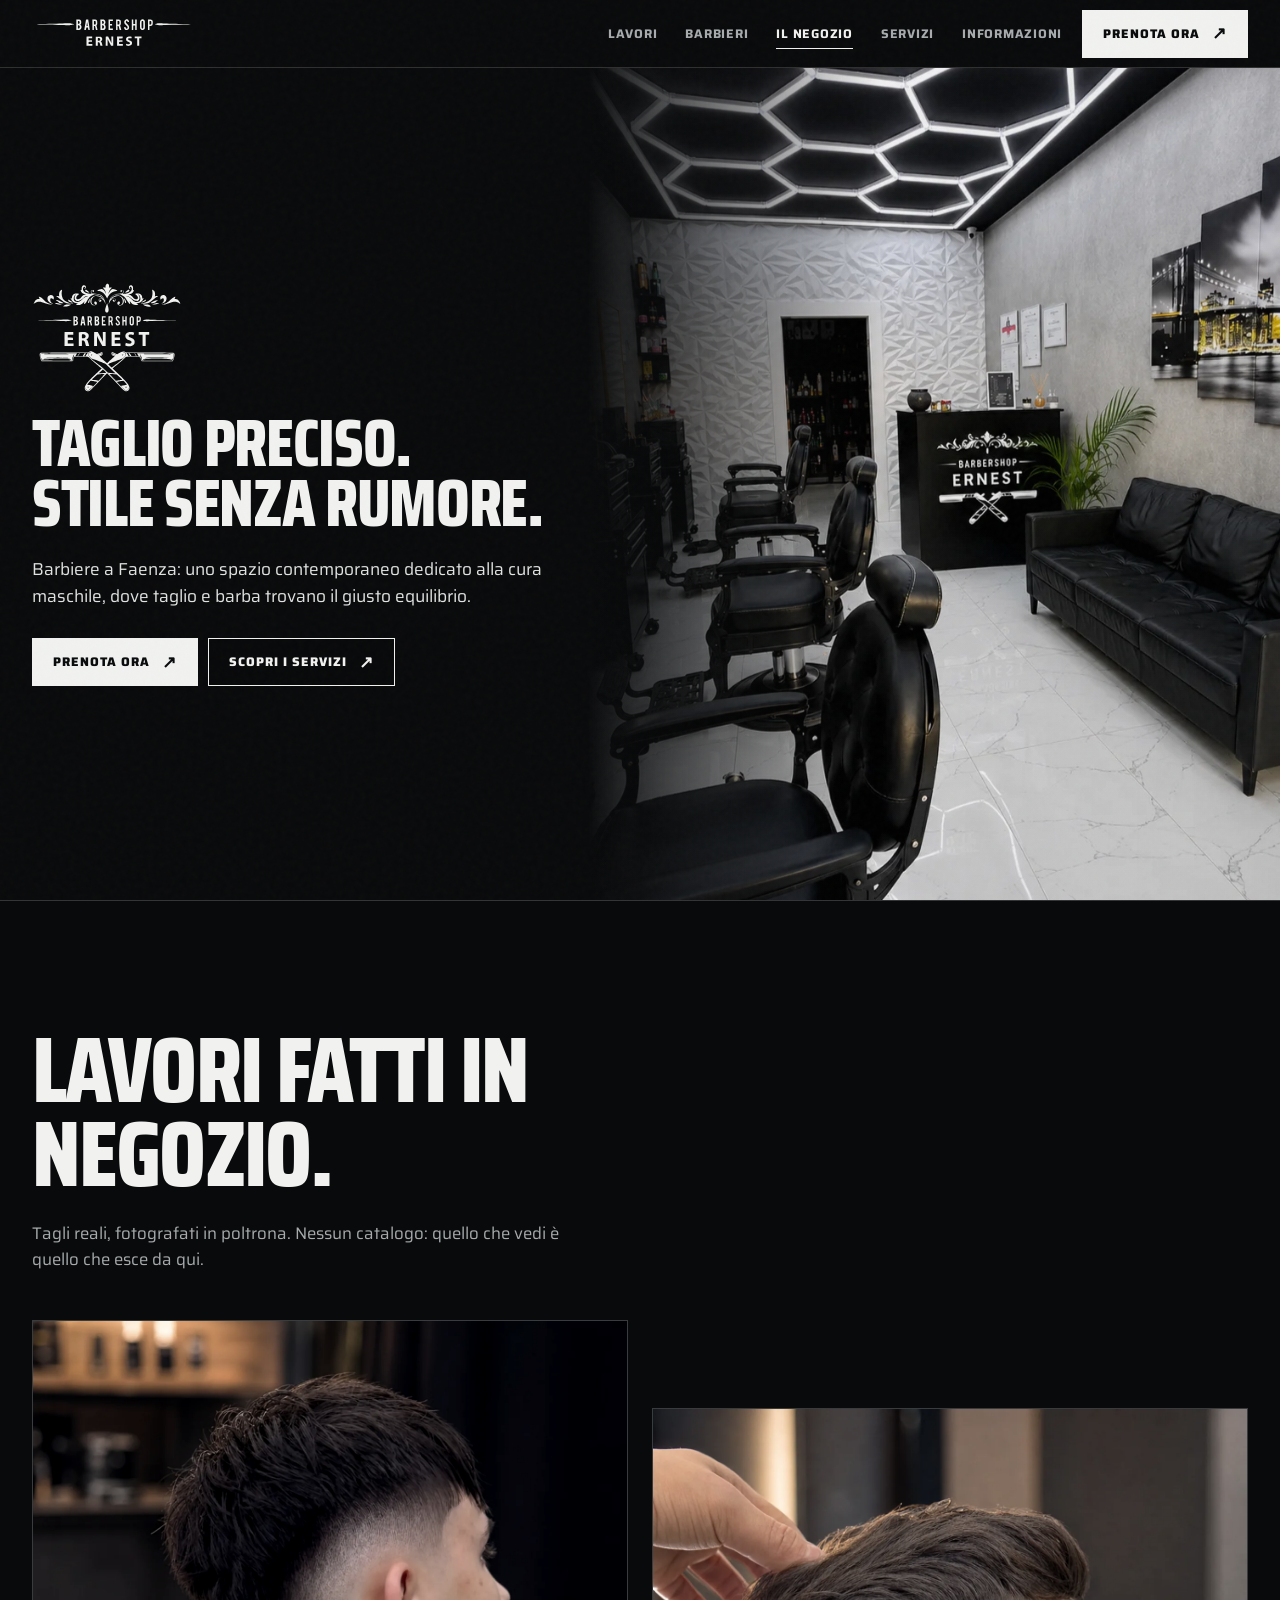
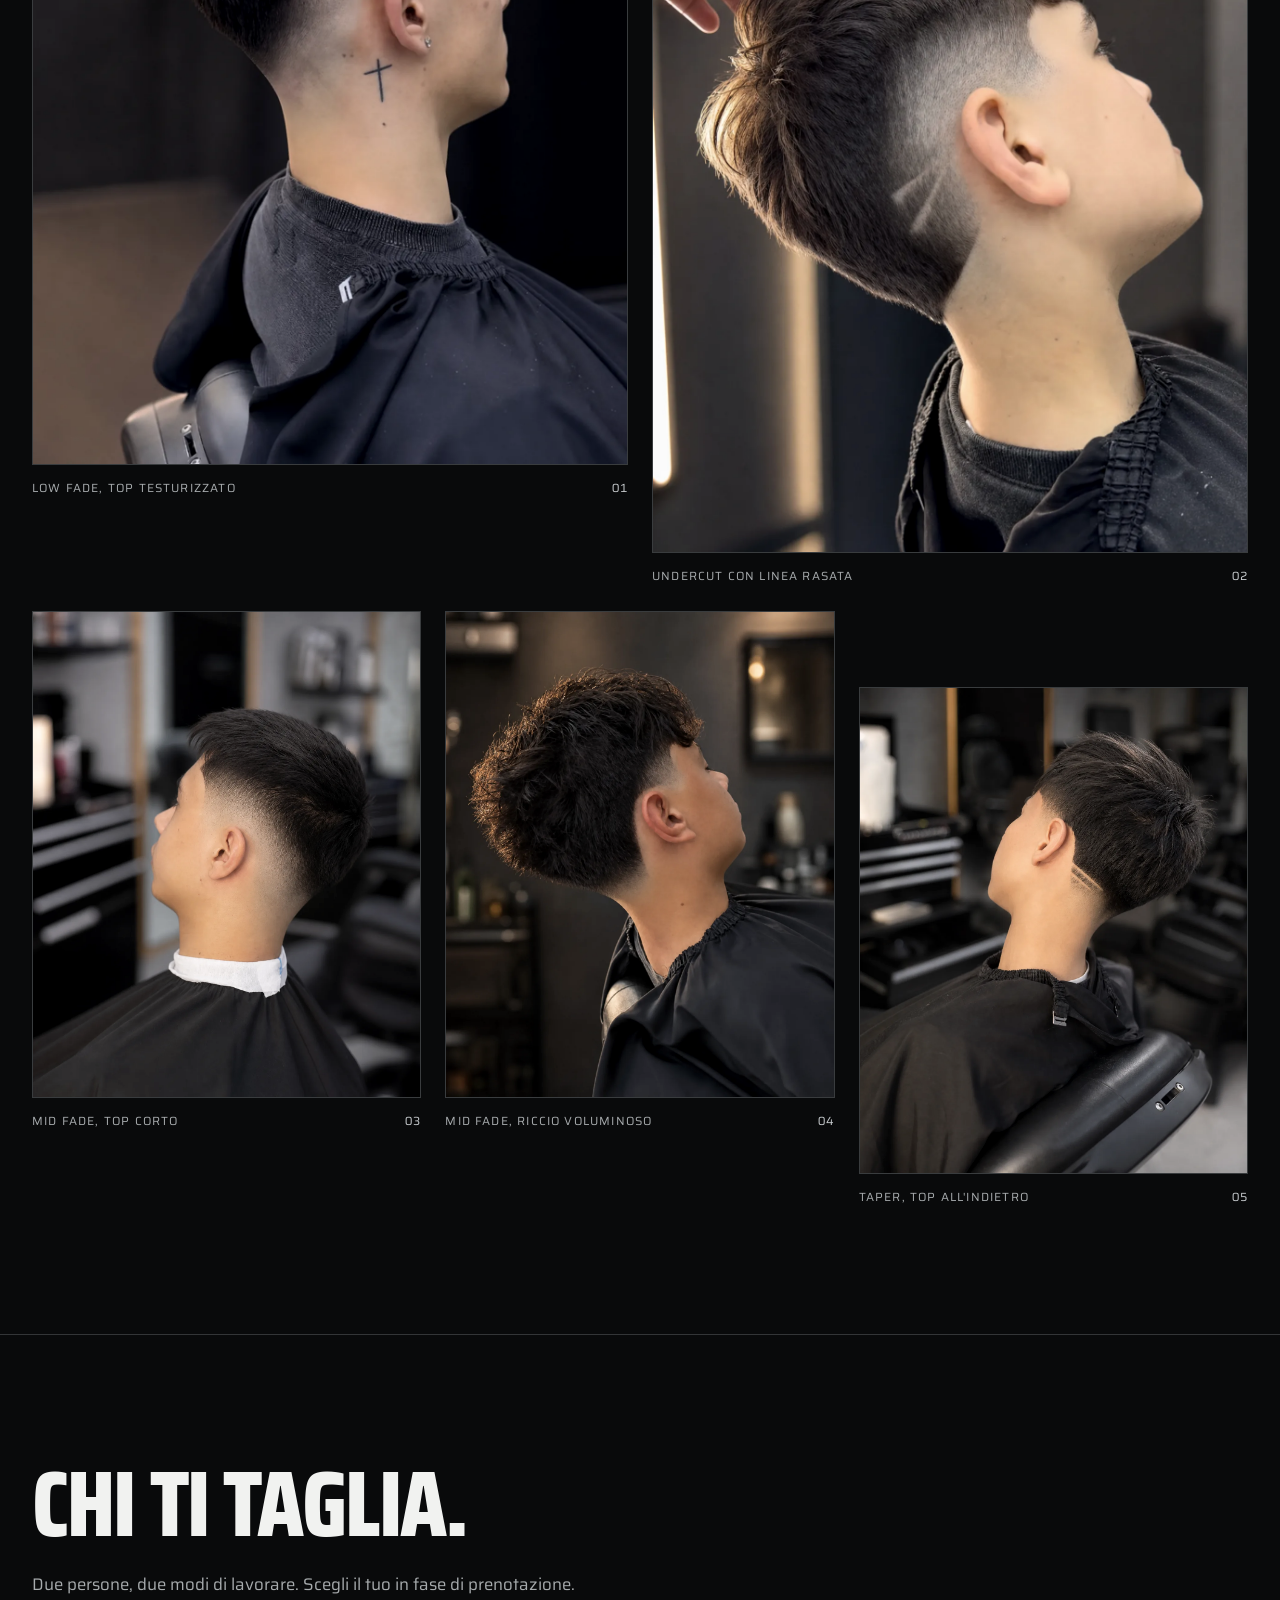
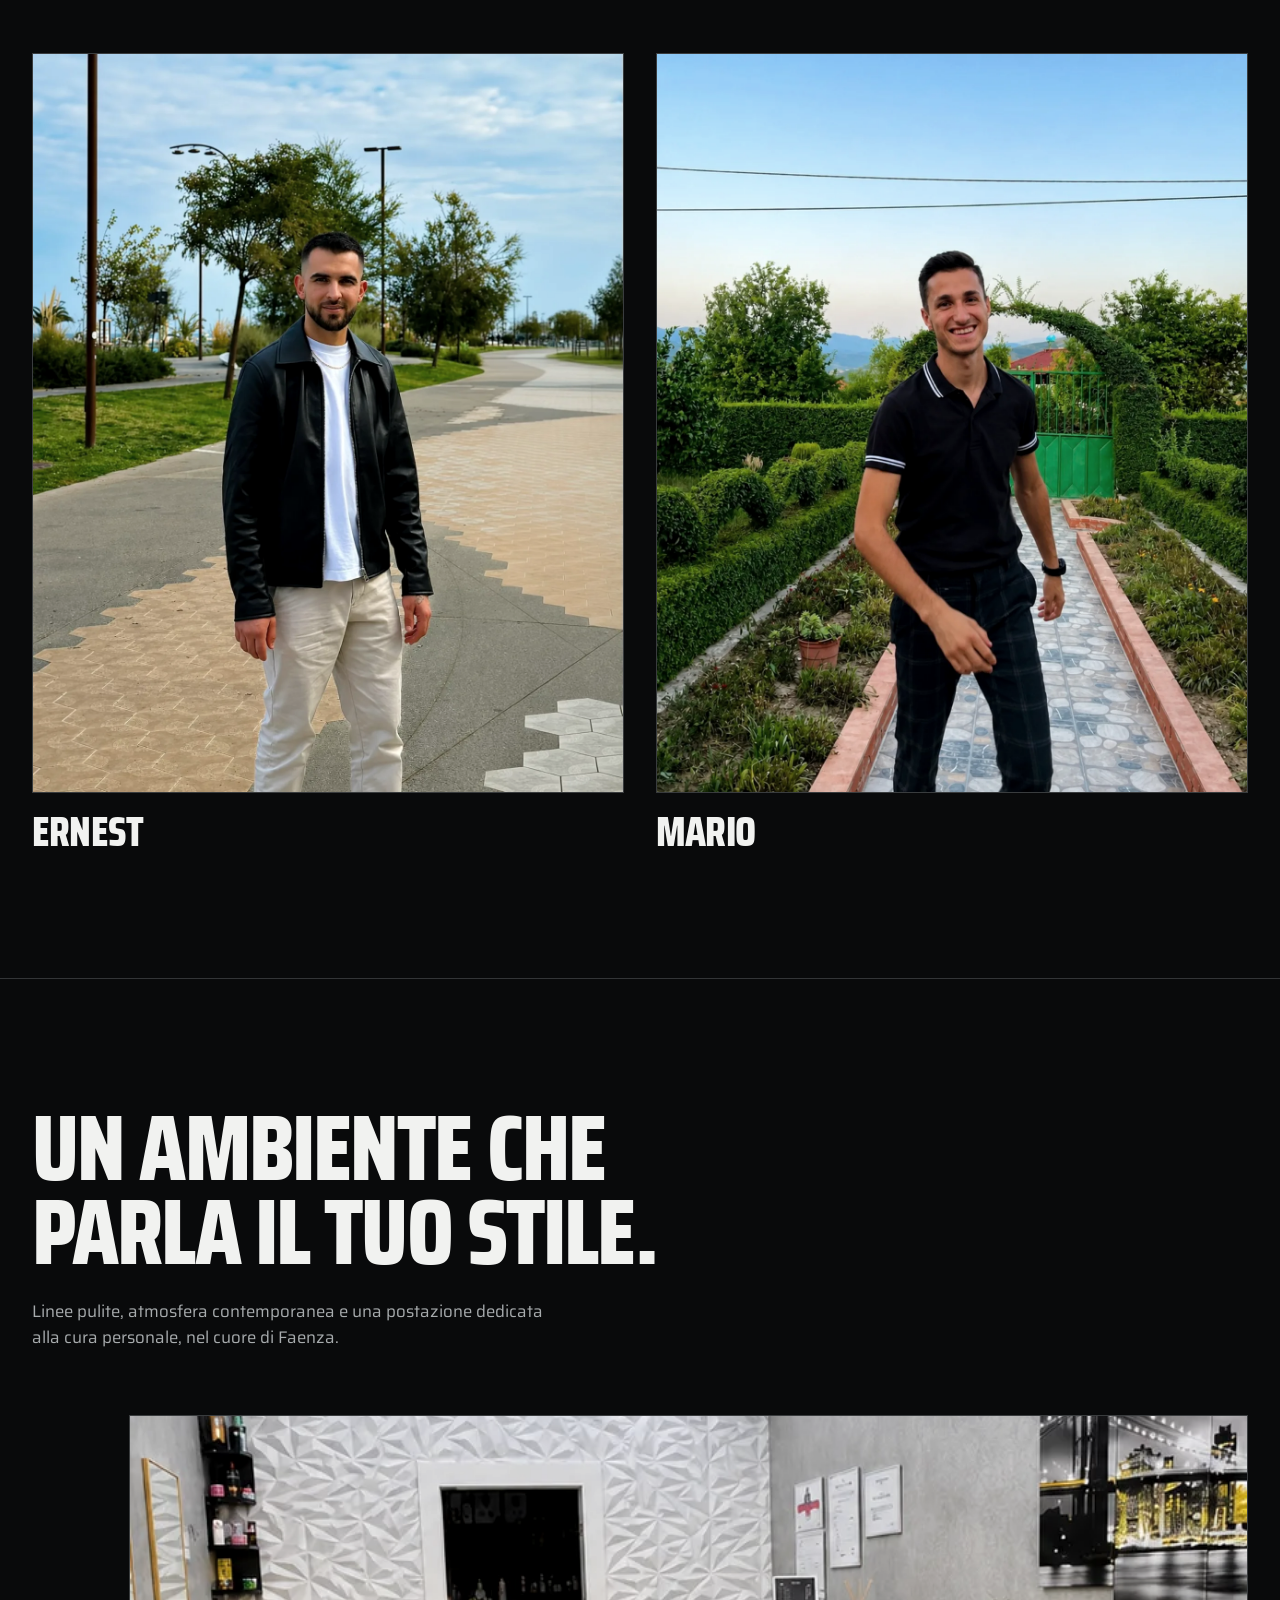
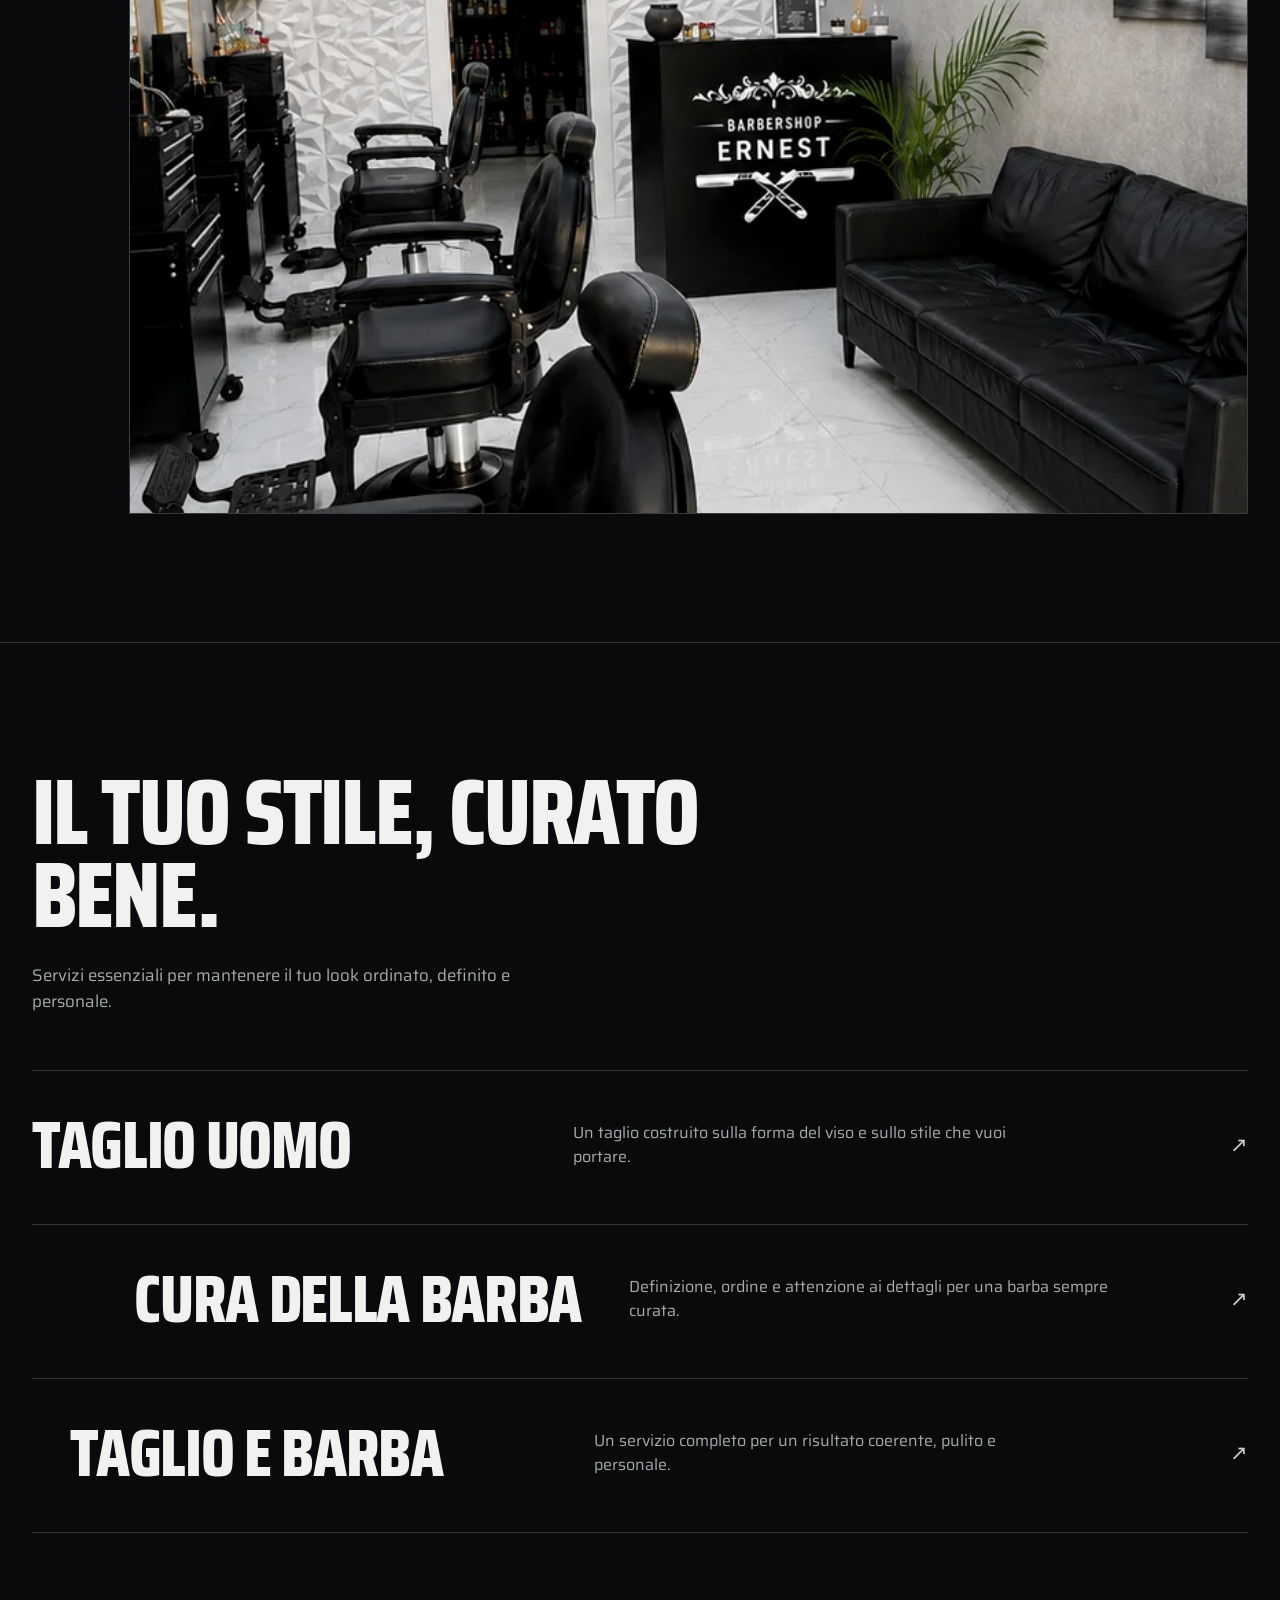
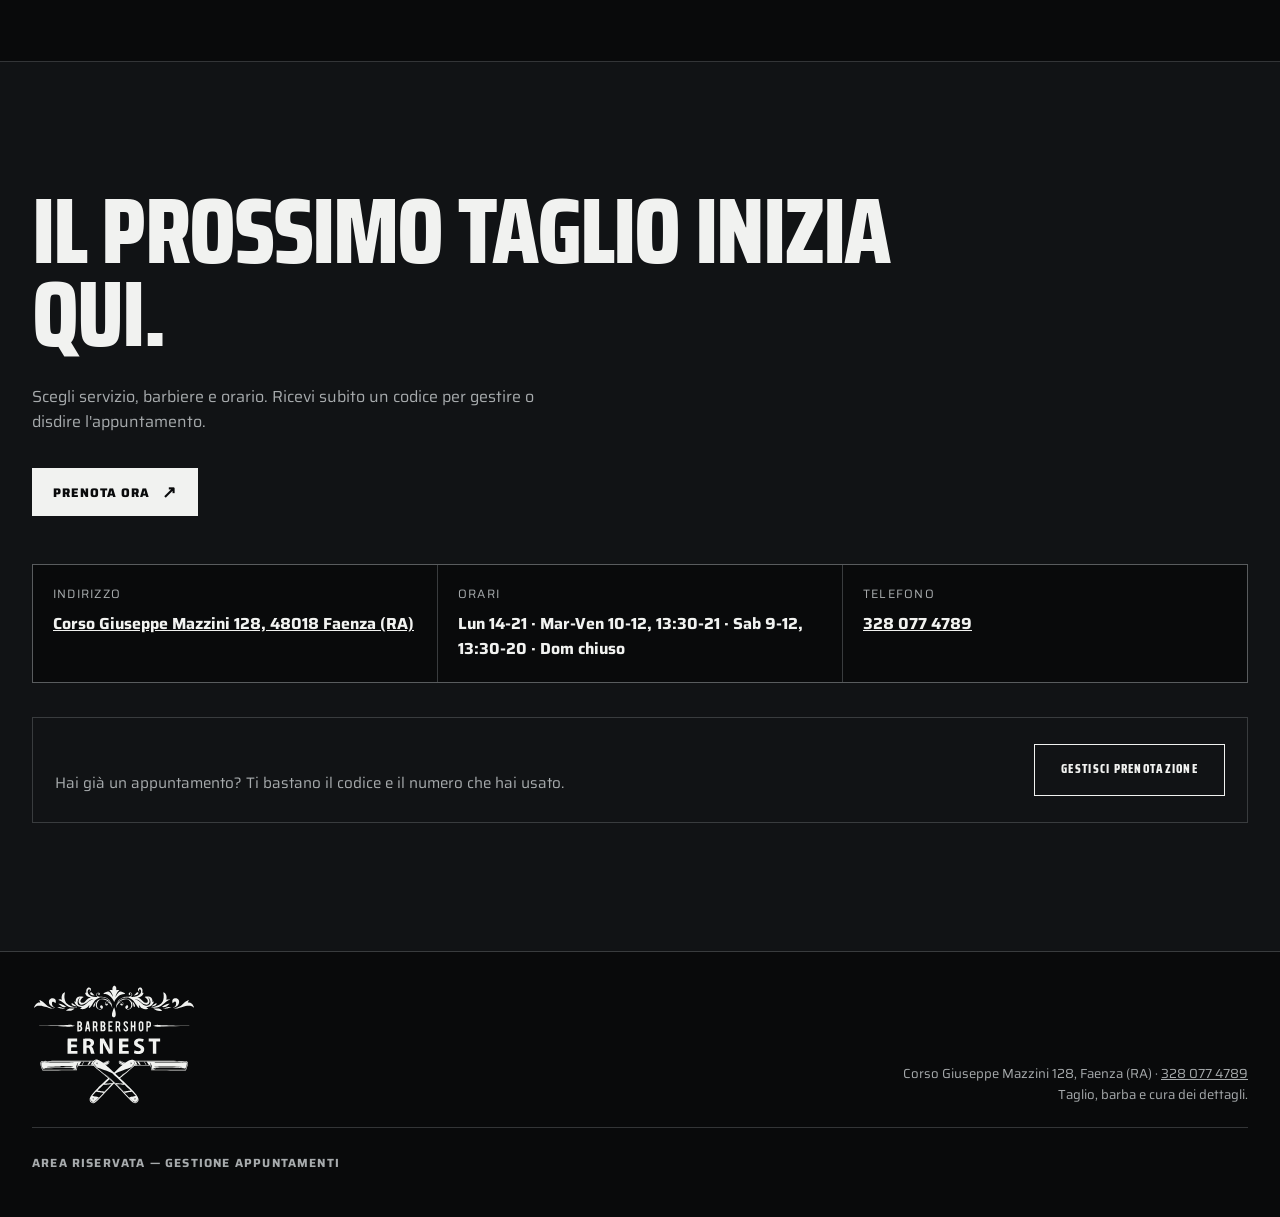
==== commit b8b386b5: "seo(ernest): corregge il nome del negozio, favicon nuovo, title/description più naturali" ====
--- a/index.html
+++ b/index.html
@@ -3,28 +3,33 @@
   <meta charset="utf-8">
   <meta name="viewport" content="width=device-width, initial-scale=1">
   <meta name="theme-color" content="#090a0b">
-  <title>Barber Shop Ernest — Barbiere a Faenza | Taglio uomo, barba</title>
-  <meta name="description" content="Barber Shop Ernest, barbiere a Faenza: taglio uomo, cura della barba, rasatura a rasoio. Corso Giuseppe Mazzini 128. Prenota online in pochi click.">
+  <title>Ernest Barbershop — Barbiere a Faenza</title>
+  <meta name="description" content="Ernest Barbershop, barbiere a Faenza specializzato in taglio uomo e cura della barba. Prenota online in pochi click — Corso Giuseppe Mazzini 128.">
   <link rel="canonical" href="https://ernestbarbershop.it/">
-  <link rel="icon" href="images/barber-ernest/logo-mark.svg" type="image/svg+xml">
+  <link rel="icon" type="image/png" sizes="96x96" href="/favicon-96x96.png">
+  <link rel="icon" type="image/png" sizes="32x32" href="/favicon-32x32.png">
+  <link rel="icon" type="image/png" sizes="16x16" href="/favicon-16x16.png">
+  <link rel="apple-touch-icon" sizes="180x180" href="/apple-touch-icon.png">
+  <link rel="icon" type="image/png" sizes="192x192" href="/android-chrome-192x192.png">
   <meta property="og:type" content="business.business">
-  <meta property="og:site_name" content="Barber Shop Ernest">
+  <meta property="og:site_name" content="Ernest Barbershop">
   <meta property="og:locale" content="it_IT">
   <meta property="og:url" content="https://ernestbarbershop.it/">
-  <meta property="og:title" content="Barber Shop Ernest — Barbiere a Faenza | Taglio uomo, barba">
-  <meta property="og:description" content="Barbiere a Faenza: taglio uomo, cura della barba e servizio completo in uno spazio contemporaneo.">
+  <meta property="og:title" content="Ernest Barbershop — Barbiere a Faenza">
+  <meta property="og:description" content="Barbiere a Faenza specializzato in taglio uomo e cura della barba, in uno spazio contemporaneo dedicato alla cura maschile.">
   <meta property="og:image" content="https://ernestbarbershop.it/images/barber-ernest/lavori/taglio-01.webp">
   <meta name="twitter:card" content="summary_large_image">
-  <meta name="twitter:title" content="Barber Shop Ernest — Barbiere a Faenza">
-  <meta name="twitter:description" content="Taglio uomo, cura della barba e servizio completo in uno spazio contemporaneo. Corso Giuseppe Mazzini 128, Faenza.">
+  <meta name="twitter:title" content="Ernest Barbershop — Barbiere a Faenza">
+  <meta name="twitter:description" content="Barbiere a Faenza specializzato in taglio uomo e cura della barba. Corso Giuseppe Mazzini 128.">
   <meta name="twitter:image" content="https://ernestbarbershop.it/images/barber-ernest/lavori/taglio-01.webp">
   <script type="application/ld+json">
   {
     "@context": "https://schema.org",
     "@type": "HairSalon",
     "@id": "https://ernestbarbershop.it/#negozio",
-    "name": "Barber Shop Ernest",
+    "name": "Ernest Barbershop",
     "image": "https://ernestbarbershop.it/images/barber-ernest/shop-hero.webp",
+    "logo": "https://ernestbarbershop.it/apple-touch-icon.png",
     "url": "https://ernestbarbershop.it/",
     "telephone": "+393280774789",
     "priceRange": "€5–€35",
@@ -504,7 +509,7 @@
   <a class="skip-link" href="#top">Vai al contenuto</a>
   <header class="site-header">
     <nav class="nav shell" aria-label="Navigazione principale">
-      <a class="brand-link" href="#top" aria-label="Barber Shop Ernest, torna all'inizio">
+      <a class="brand-link" href="#top" aria-label="Ernest Barbershop, torna all'inizio">
         <img class="brand-logo--compact" src="images/barber-ernest/logo-compact.svg" width="1000" height="200" alt="">
       </a>
       <div class="nav-links">
@@ -525,7 +530,7 @@
       </picture>
       <div class="hero-grid shell">
         <div class="hero-copy">
-          <img class="hero-logo" src="images/barber-ernest/logo-full.svg" width="1061" height="783" alt="Barber Shop Ernest">
+          <img class="hero-logo" src="images/barber-ernest/logo-full.svg" width="1061" height="783" alt="Ernest Barbershop">
           <h1 class="display" id="hero-title"><span>Taglio preciso.</span><span>Stile senza rumore.</span></h1>
           <p>Barbiere a Faenza: uno spazio contemporaneo dedicato alla cura maschile, dove taglio e barba trovano il giusto equilibrio.</p>
           <div class="hero-actions">
@@ -583,13 +588,13 @@
         <div class="team-grid">
           <article class="team-card">
             <div class="team-photo">
-              <img src="images/barber-ernest/barbieri/ernest-team.webp" width="1280" height="1600" loading="lazy" alt="Ernest, barbiere di Barber Shop Ernest">
+              <img src="images/barber-ernest/barbieri/ernest-team.webp" width="1280" height="1600" loading="lazy" alt="Ernest, barbiere di Ernest Barbershop">
             </div>
             <h3 class="display">Ernest</h3>
           </article>
           <article class="team-card">
             <div class="team-photo">
-              <img src="images/barber-ernest/barbieri/mario-team.webp" width="1280" height="1600" loading="lazy" alt="Mario, barbiere di Barber Shop Ernest">
+              <img src="images/barber-ernest/barbieri/mario-team.webp" width="1280" height="1600" loading="lazy" alt="Mario, barbiere di Ernest Barbershop">
             </div>
             <h3 class="display">Mario</h3>
           </article>
@@ -604,7 +609,7 @@
         <figure class="shop-photo">
           <picture>
             <source media="(min-width: 720px)" srcset="images/barber-ernest/shop-section-desktop-hq.webp" type="image/webp">
-            <img src="images/barber-ernest/shop-section-mobile-hq.webp" width="814" height="1086" loading="lazy" alt="Interno del Barber Shop Ernest con poltrone nere, pavimento effetto marmo e soffitto a LED geometrici">
+            <img src="images/barber-ernest/shop-section-mobile-hq.webp" width="814" height="1086" loading="lazy" alt="Interno di Ernest Barbershop con poltrone nere, pavimento effetto marmo e soffitto a LED geometrici">
           </picture>
         </figure>
       </div>
@@ -660,7 +665,7 @@
 
   <footer>
     <div class="footer-grid shell">
-      <img class="footer-logo" src="images/barber-ernest/logo-full.svg" width="1061" height="783" loading="lazy" alt="Barber Shop Ernest">
+      <img class="footer-logo" src="images/barber-ernest/logo-full.svg" width="1061" height="783" loading="lazy" alt="Ernest Barbershop">
       <p>Corso Giuseppe Mazzini 128, Faenza (RA) · <a href="tel:+393280774789">328 077 4789</a><br>Taglio, barba e cura dei dettagli.</p>
     </div>
     <div class="footer-links shell">
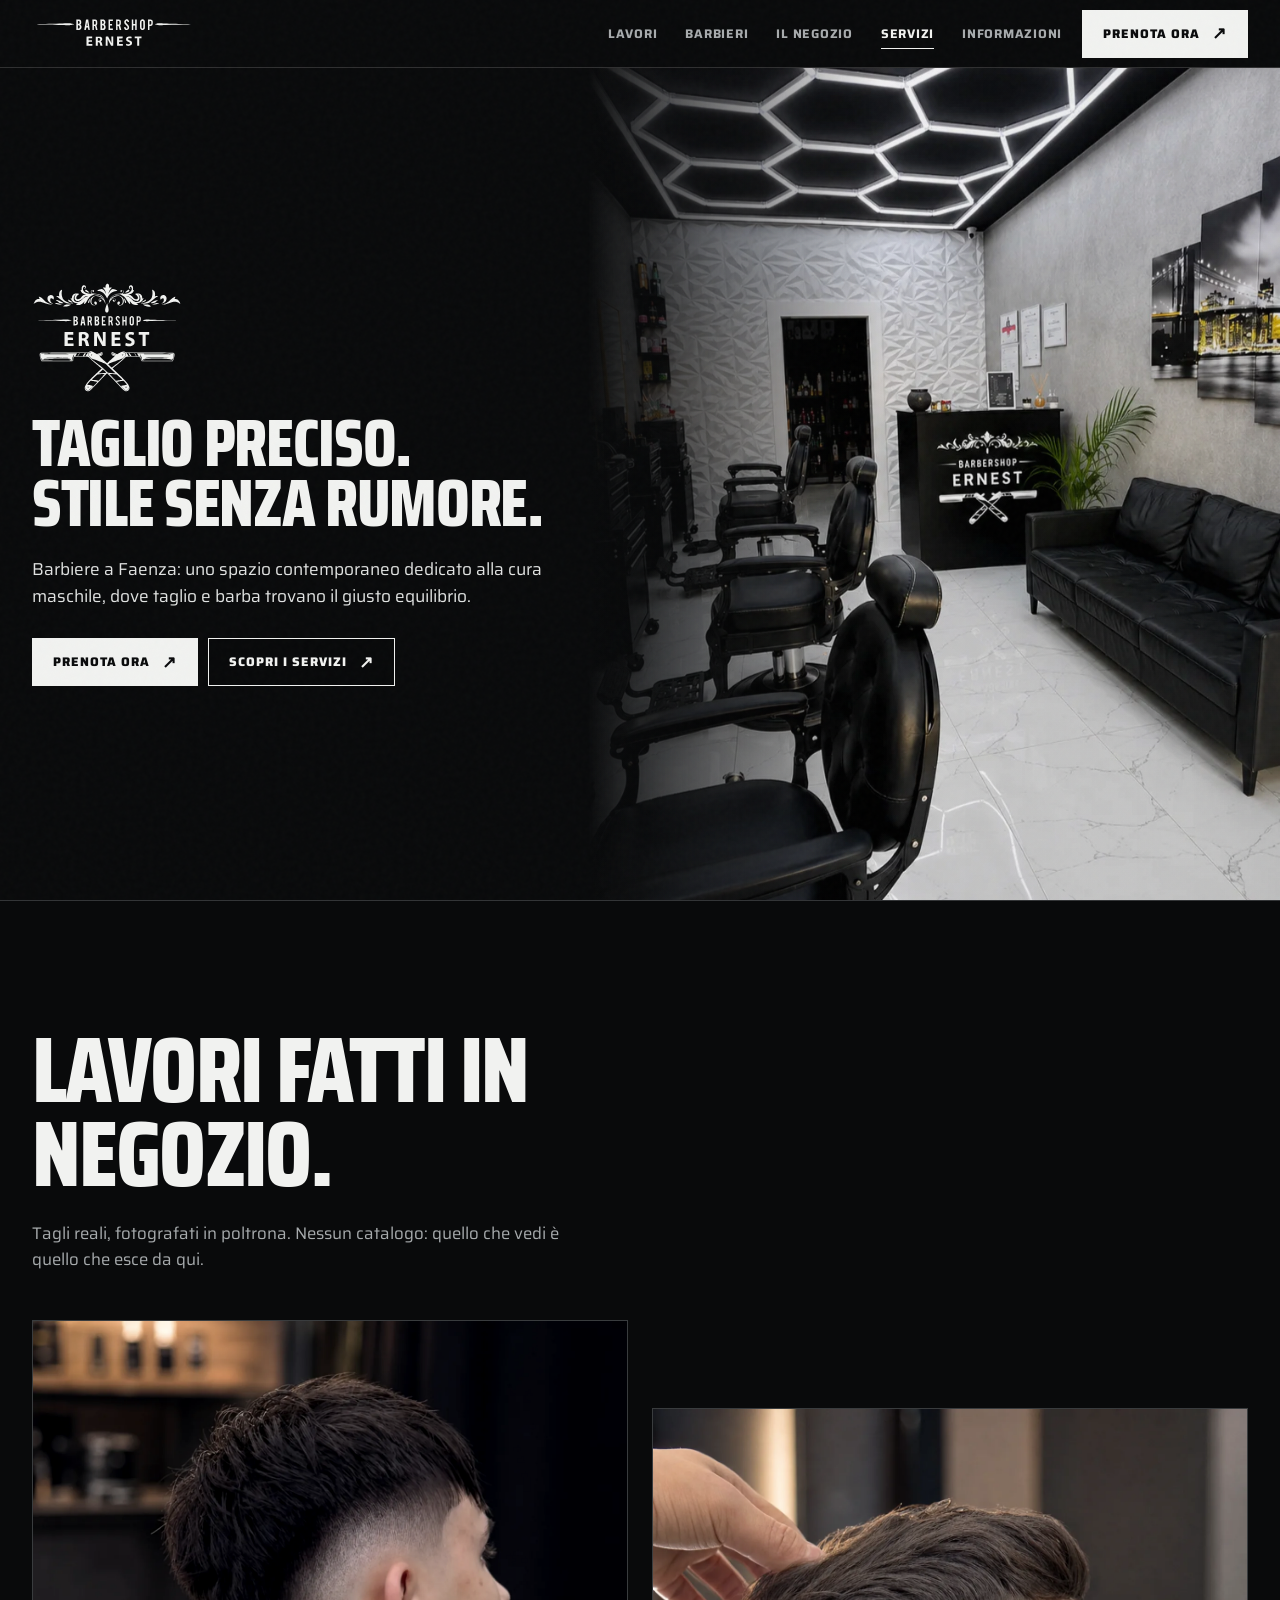
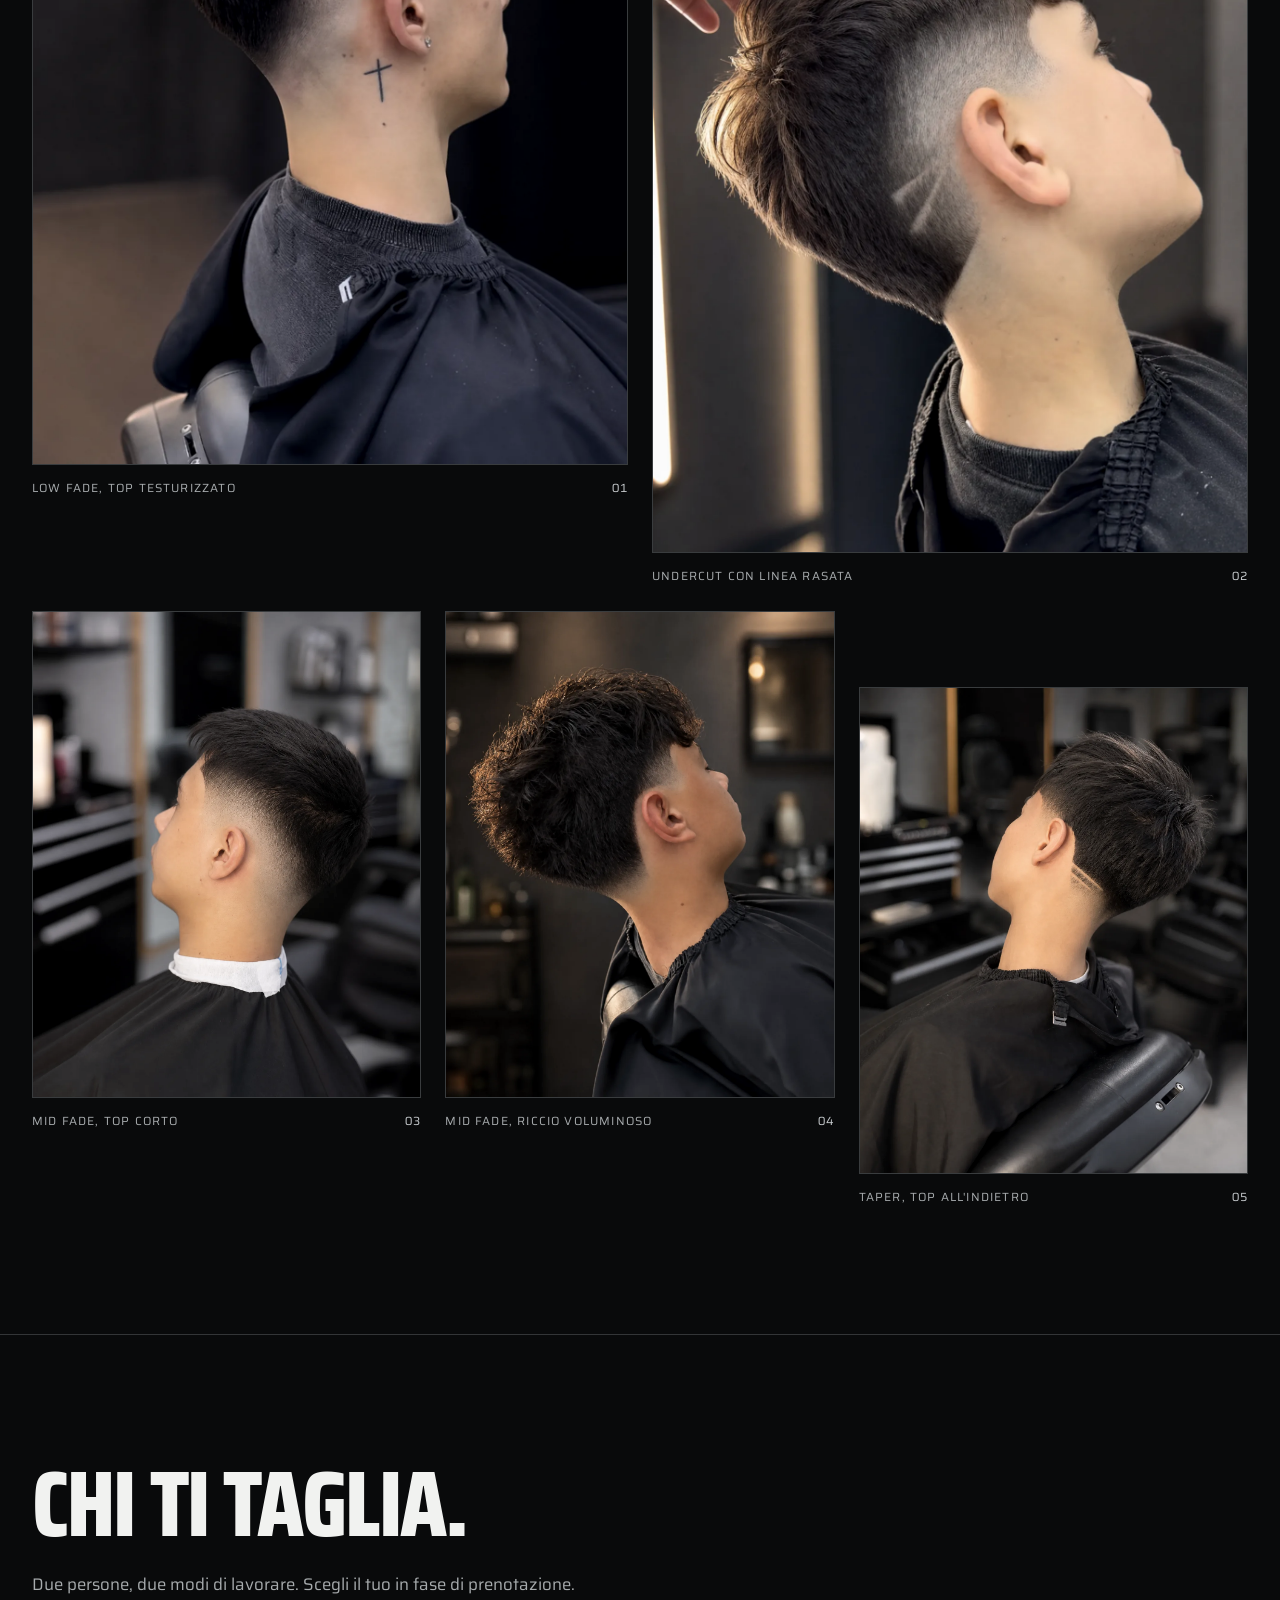
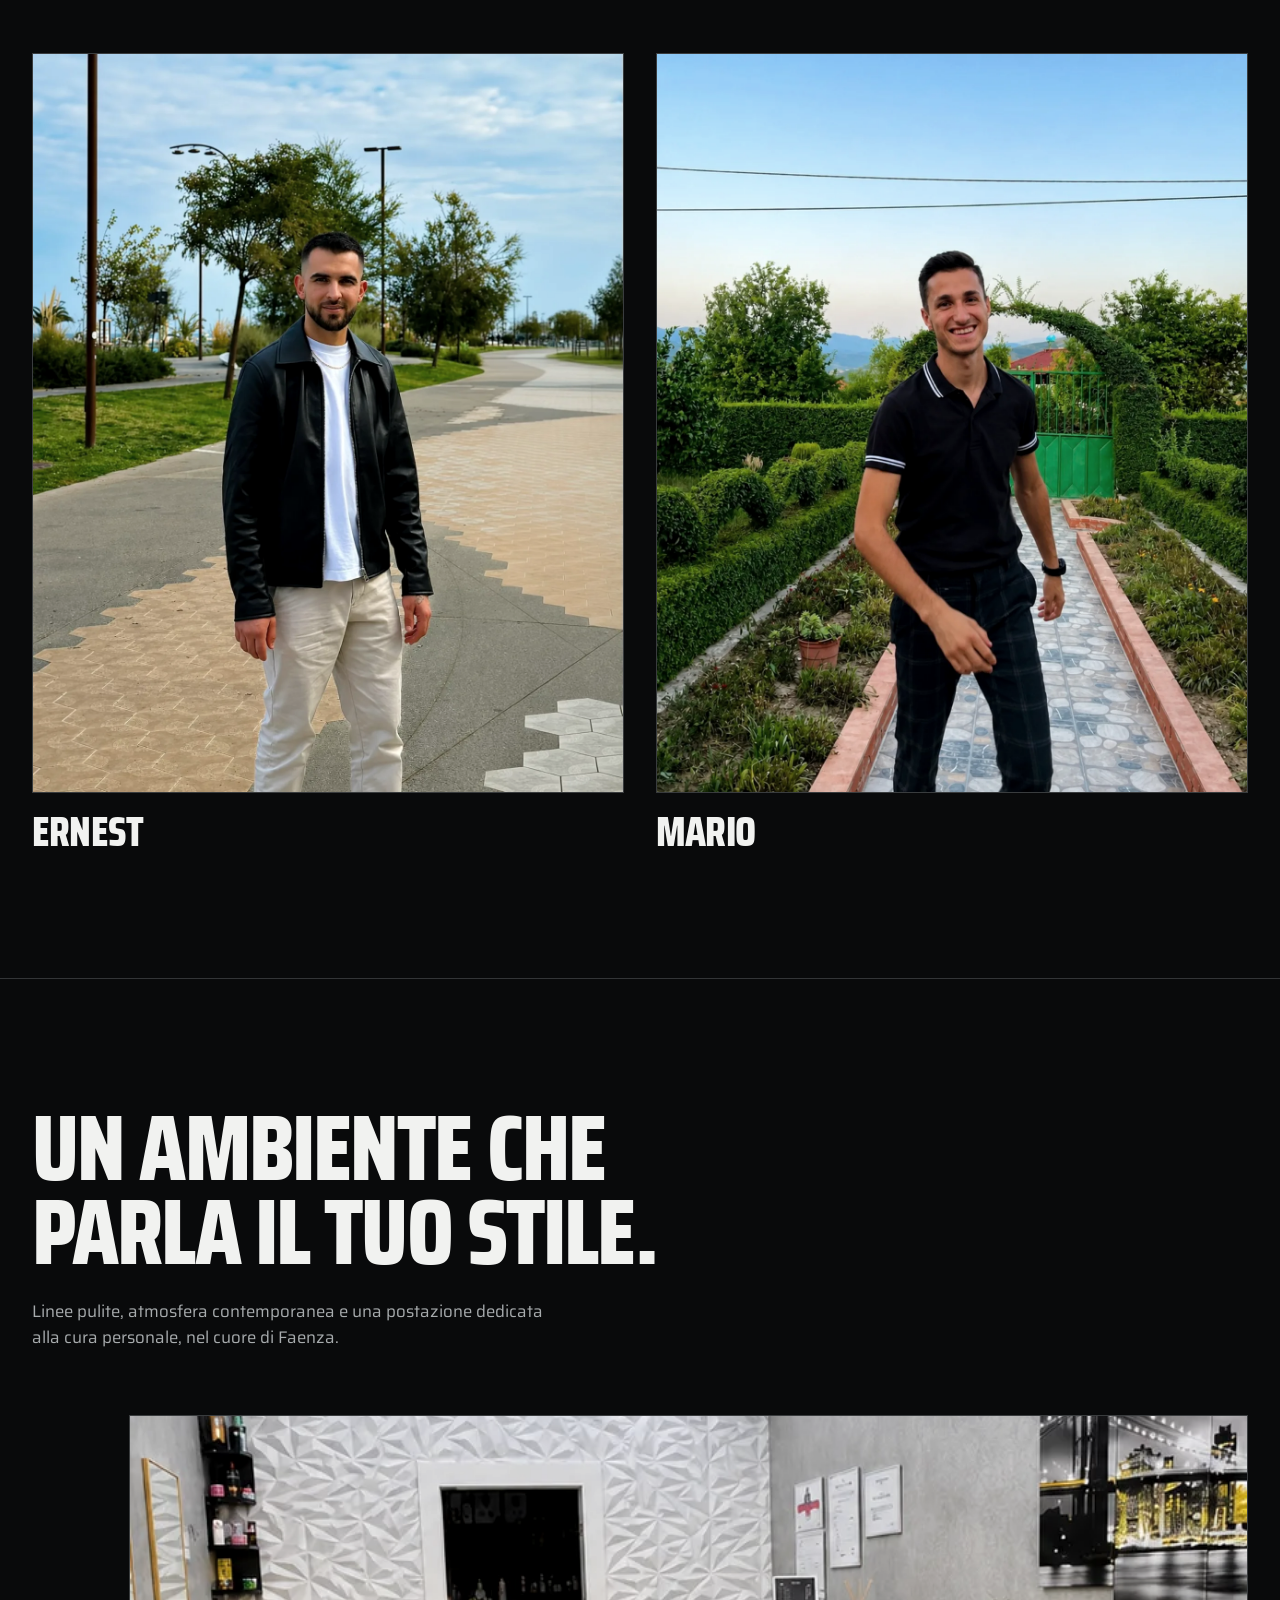
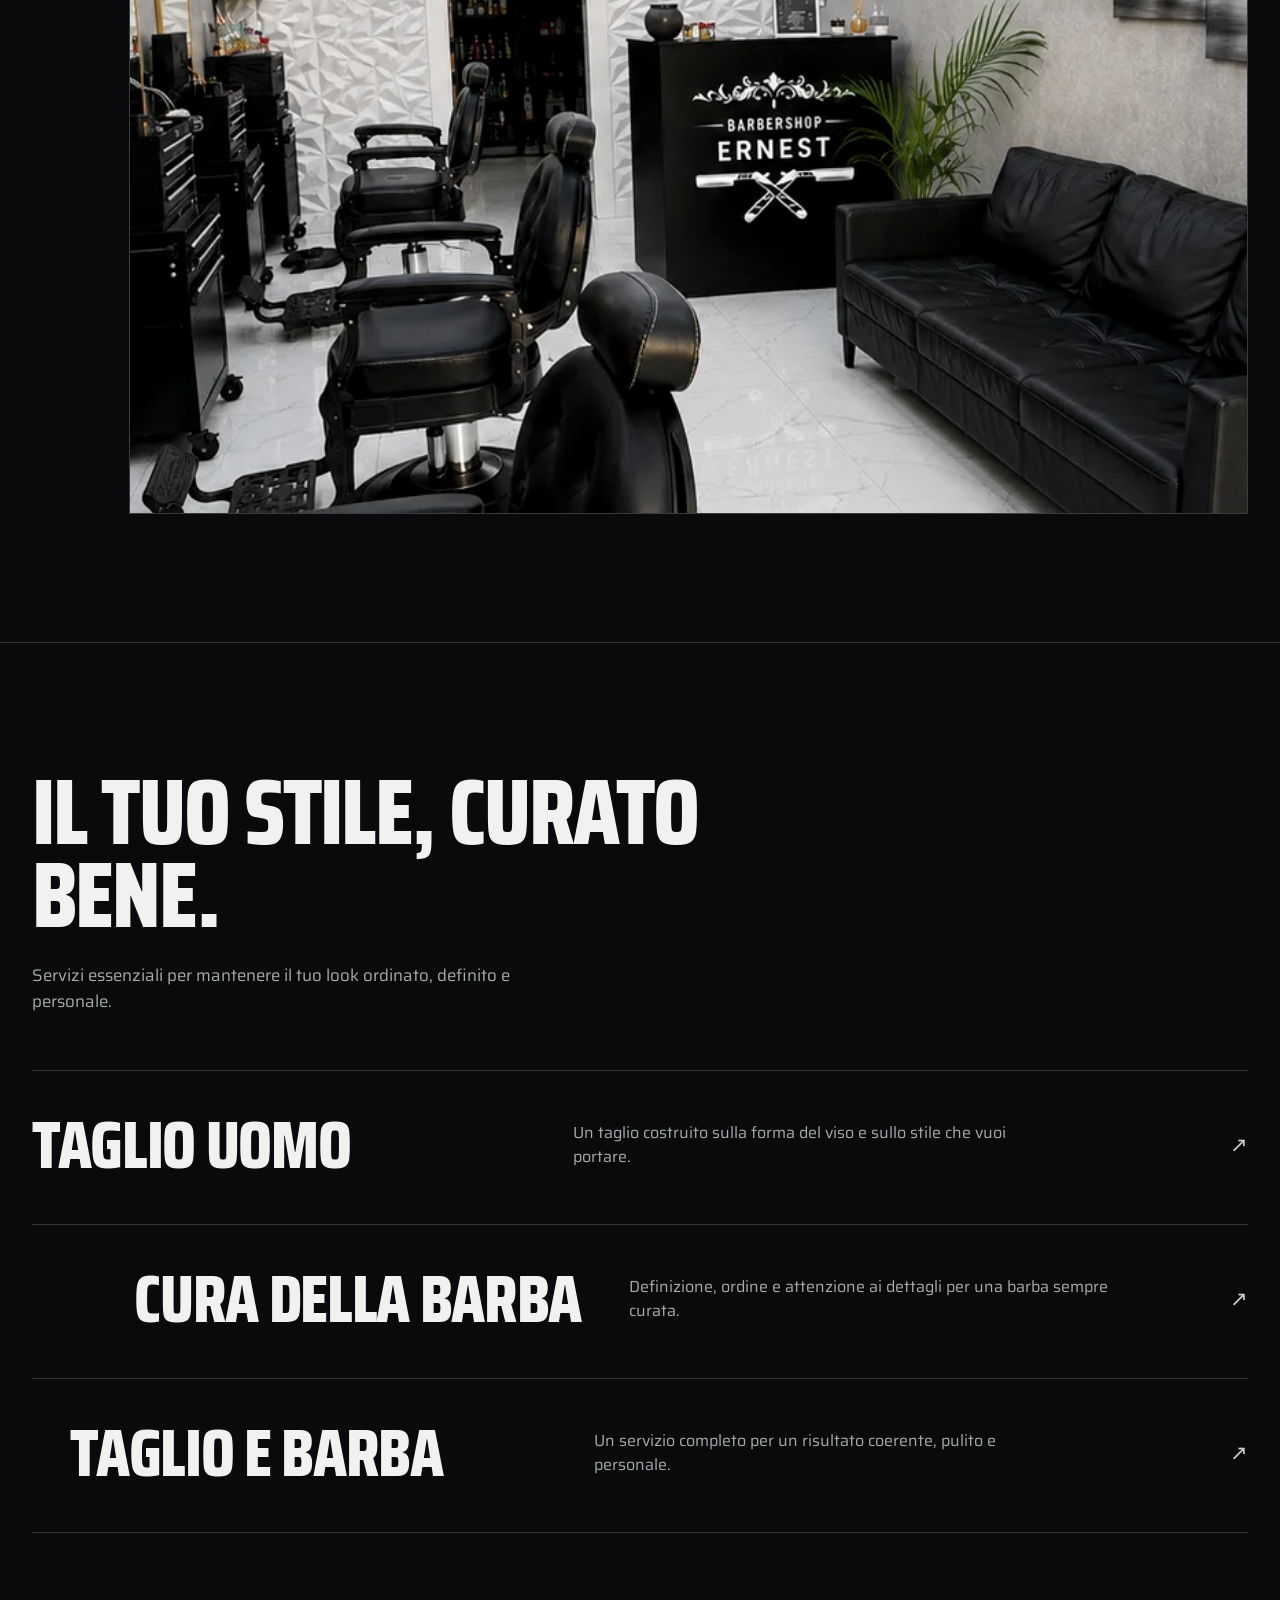
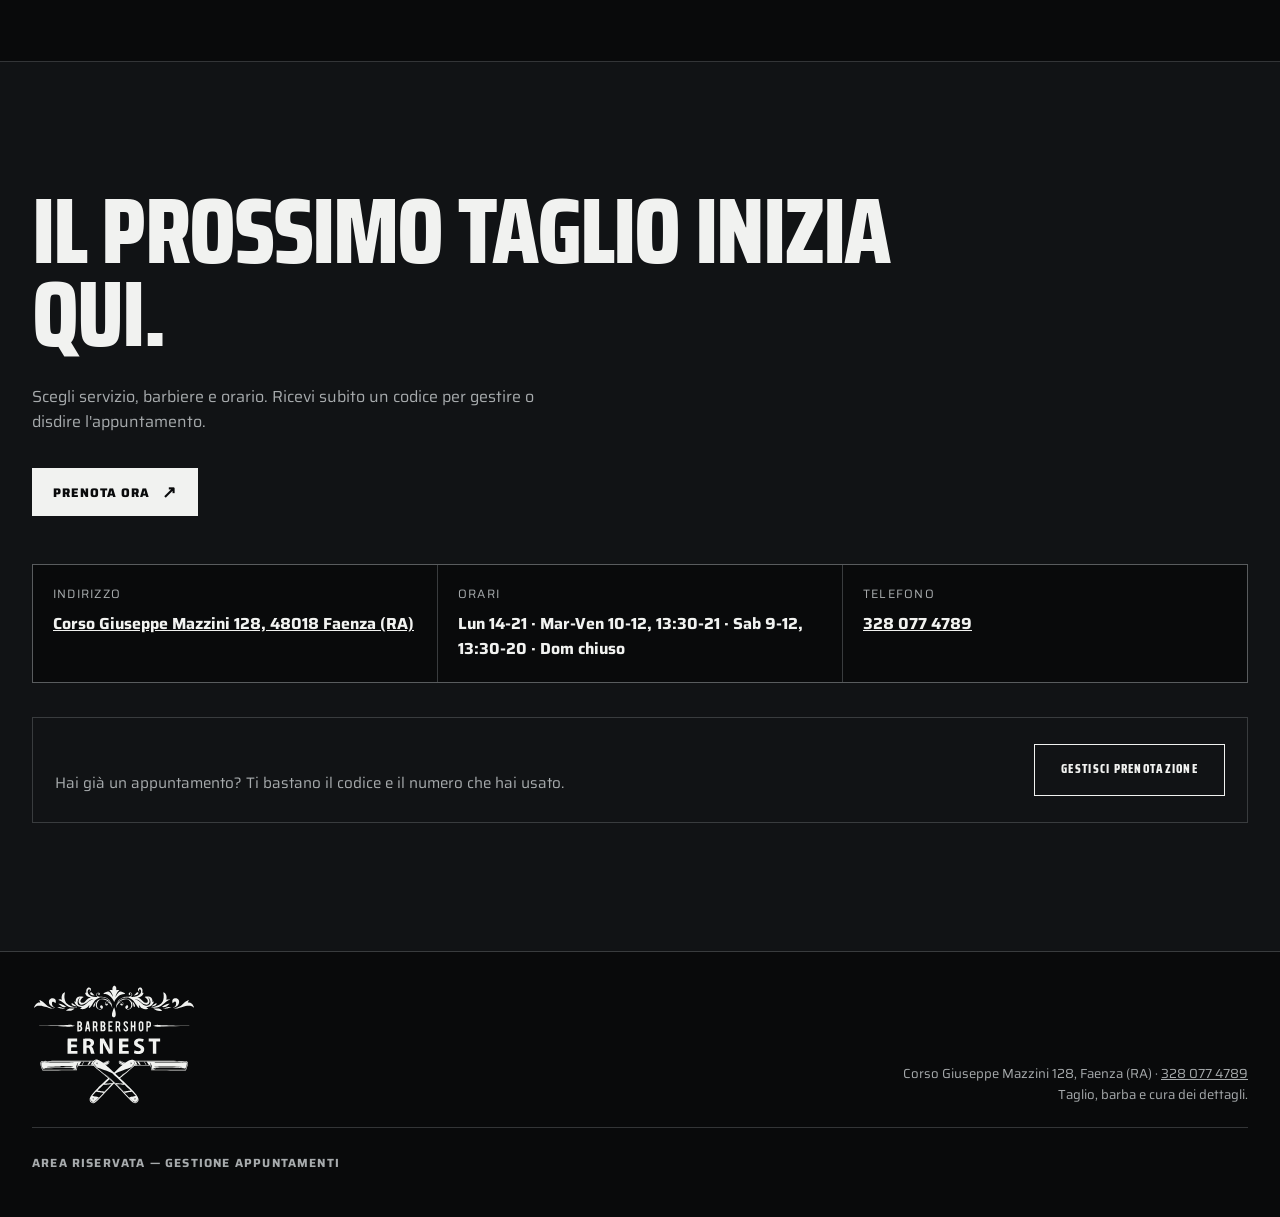
==== commit 5ce36064: "Header: copre la barra di stato su iOS 26" ====
--- a/index.html
+++ b/index.html
@@ -148,6 +148,19 @@
       background: var(--ink);
     }
 
+    /* Safari iOS 26 disegna la pagina anche sotto la barra di stato, sopra la
+       header: senza questo lì si vedeva il sito scorrere. Il pannello allunga
+       la header verso l'alto e copre quella fascia. */
+    .site-header::before {
+      content: "";
+      position: absolute;
+      left: 0;
+      right: 0;
+      bottom: 100%;
+      height: 200px;
+      background: var(--ink);
+    }
+
     .nav {
       height: 100%;
       display: flex;
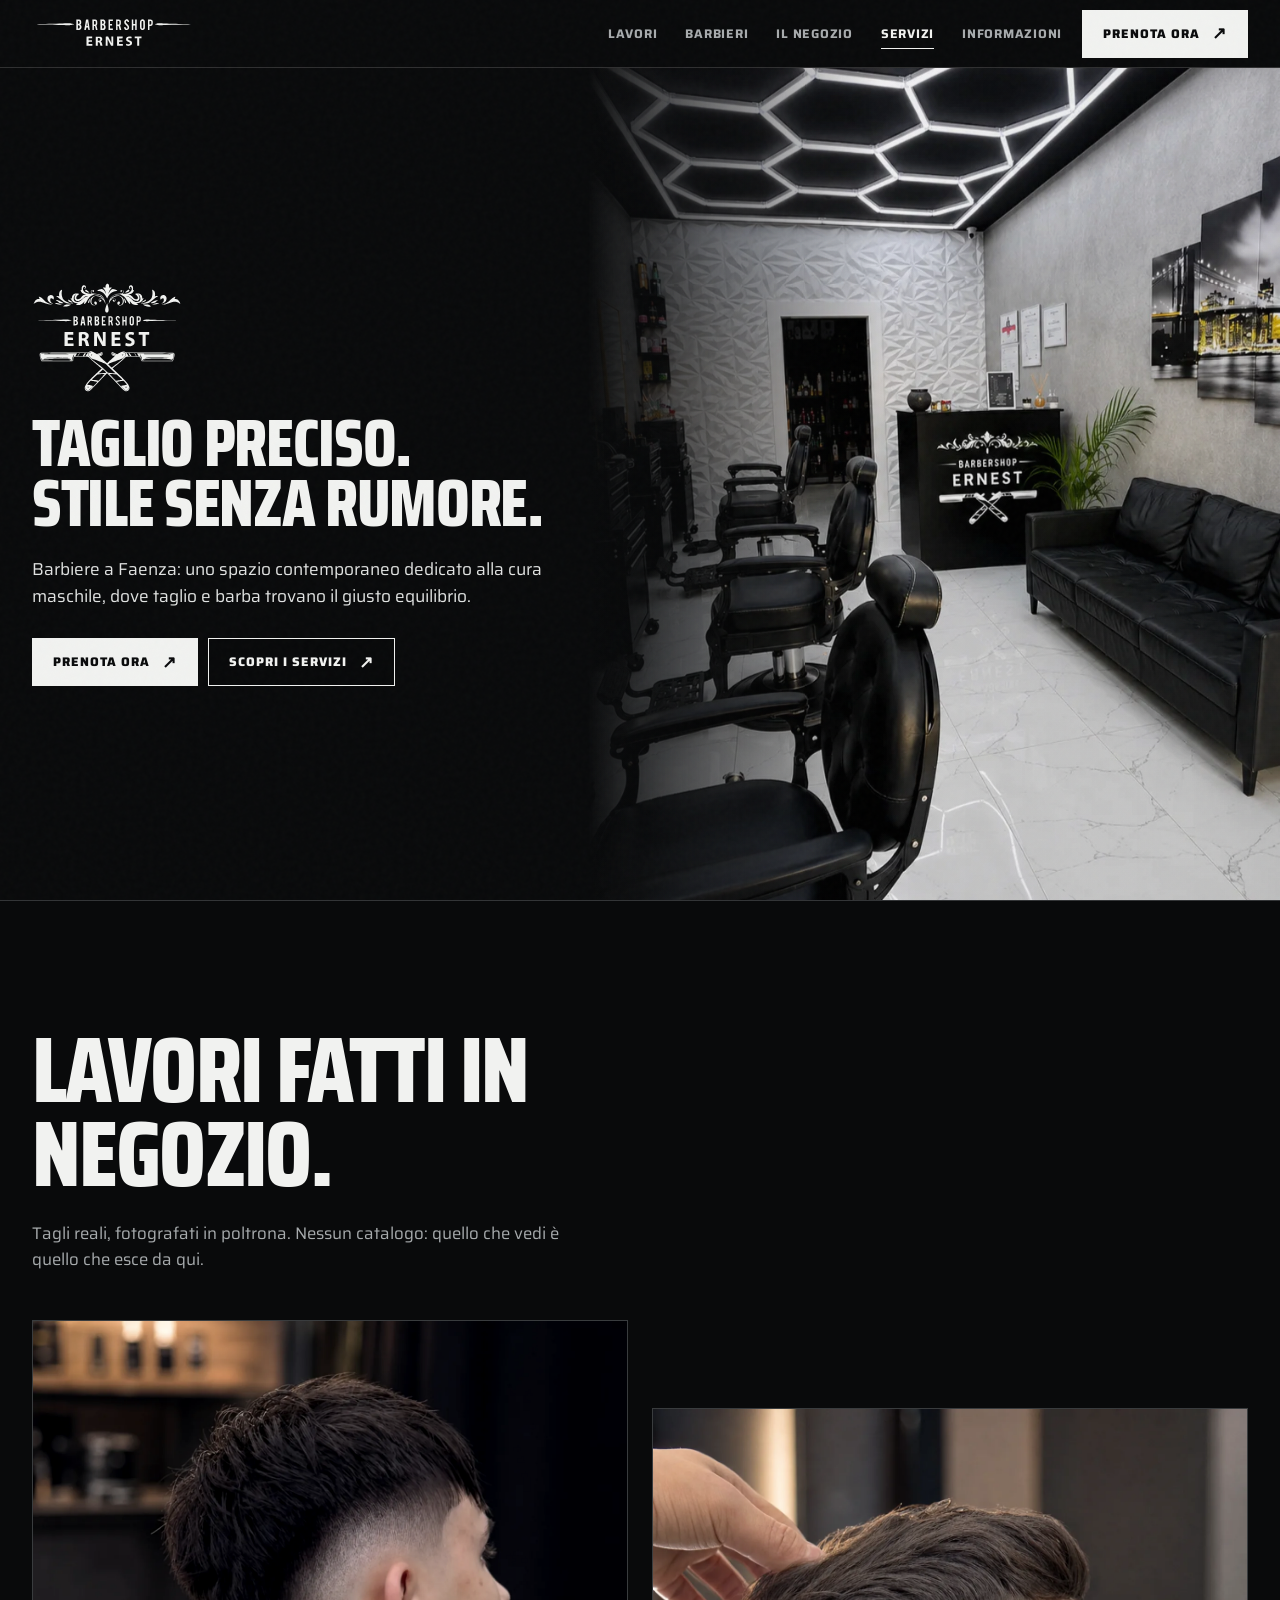
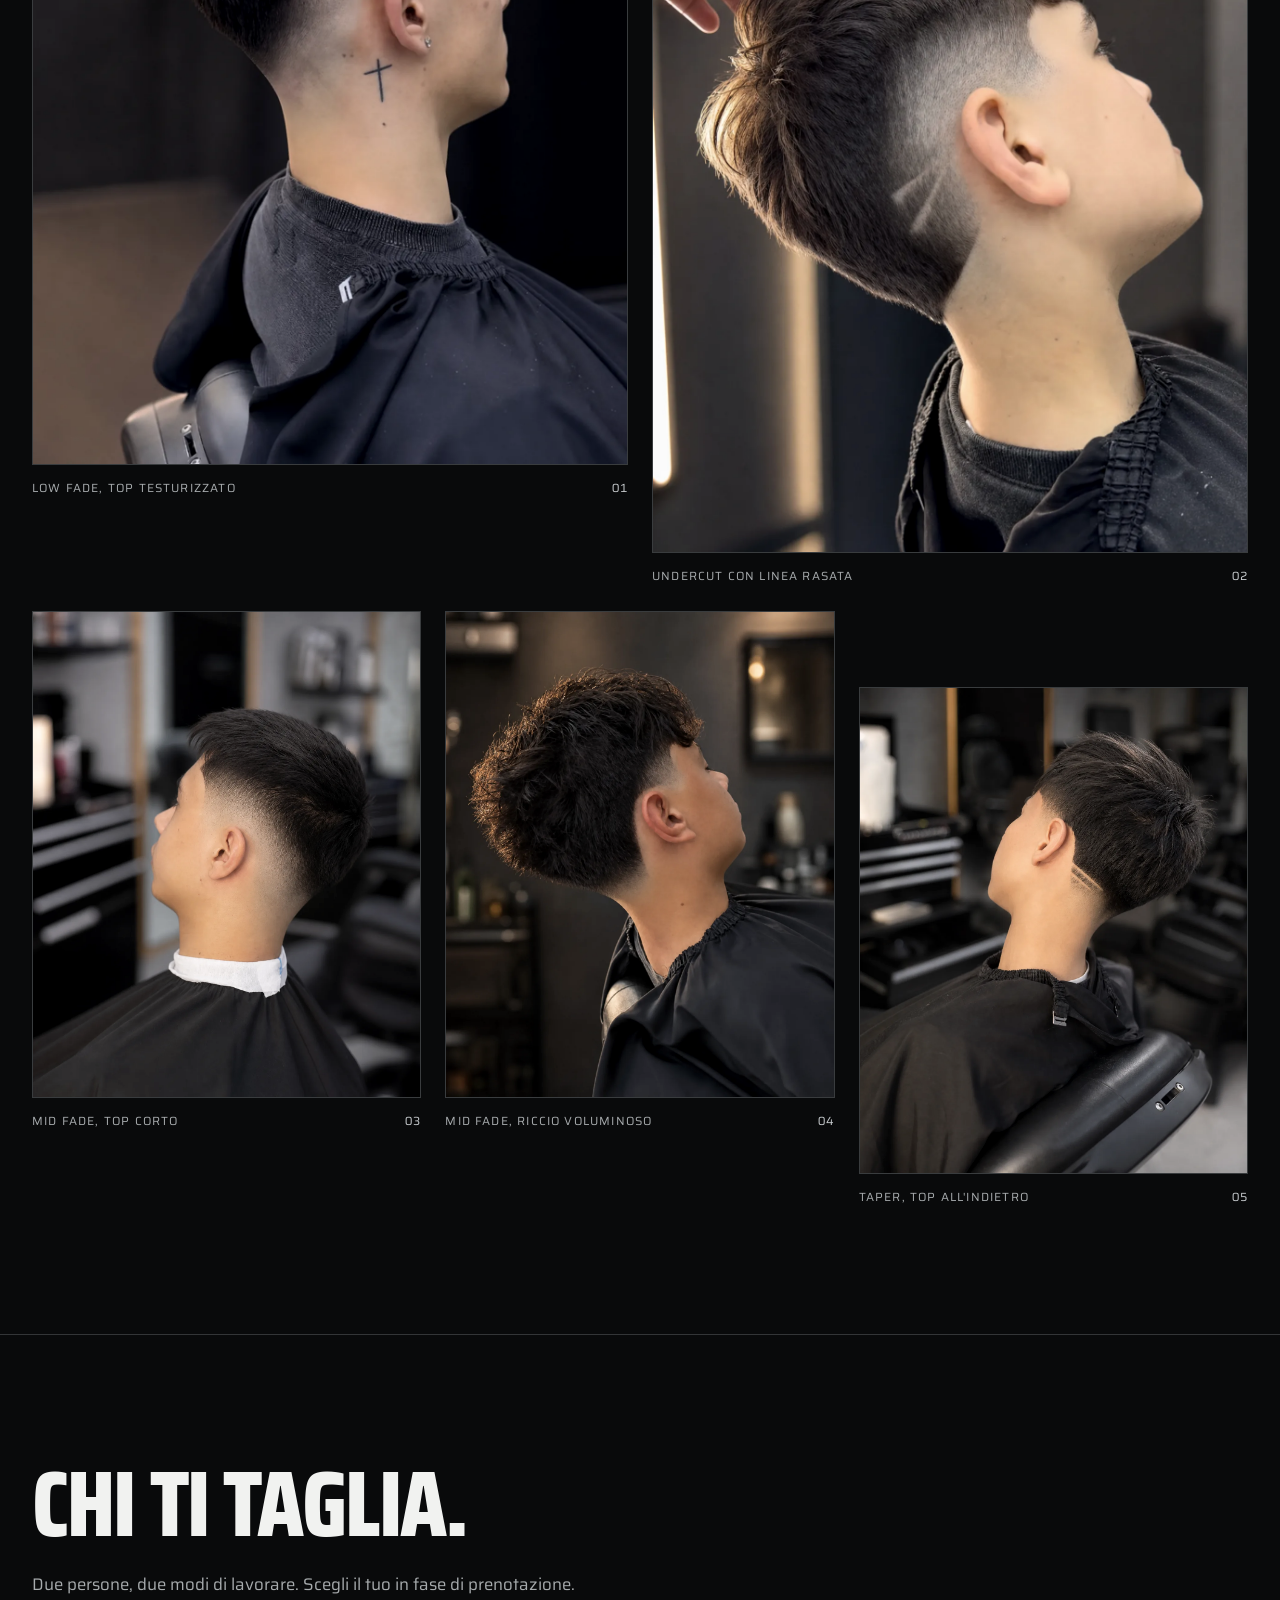
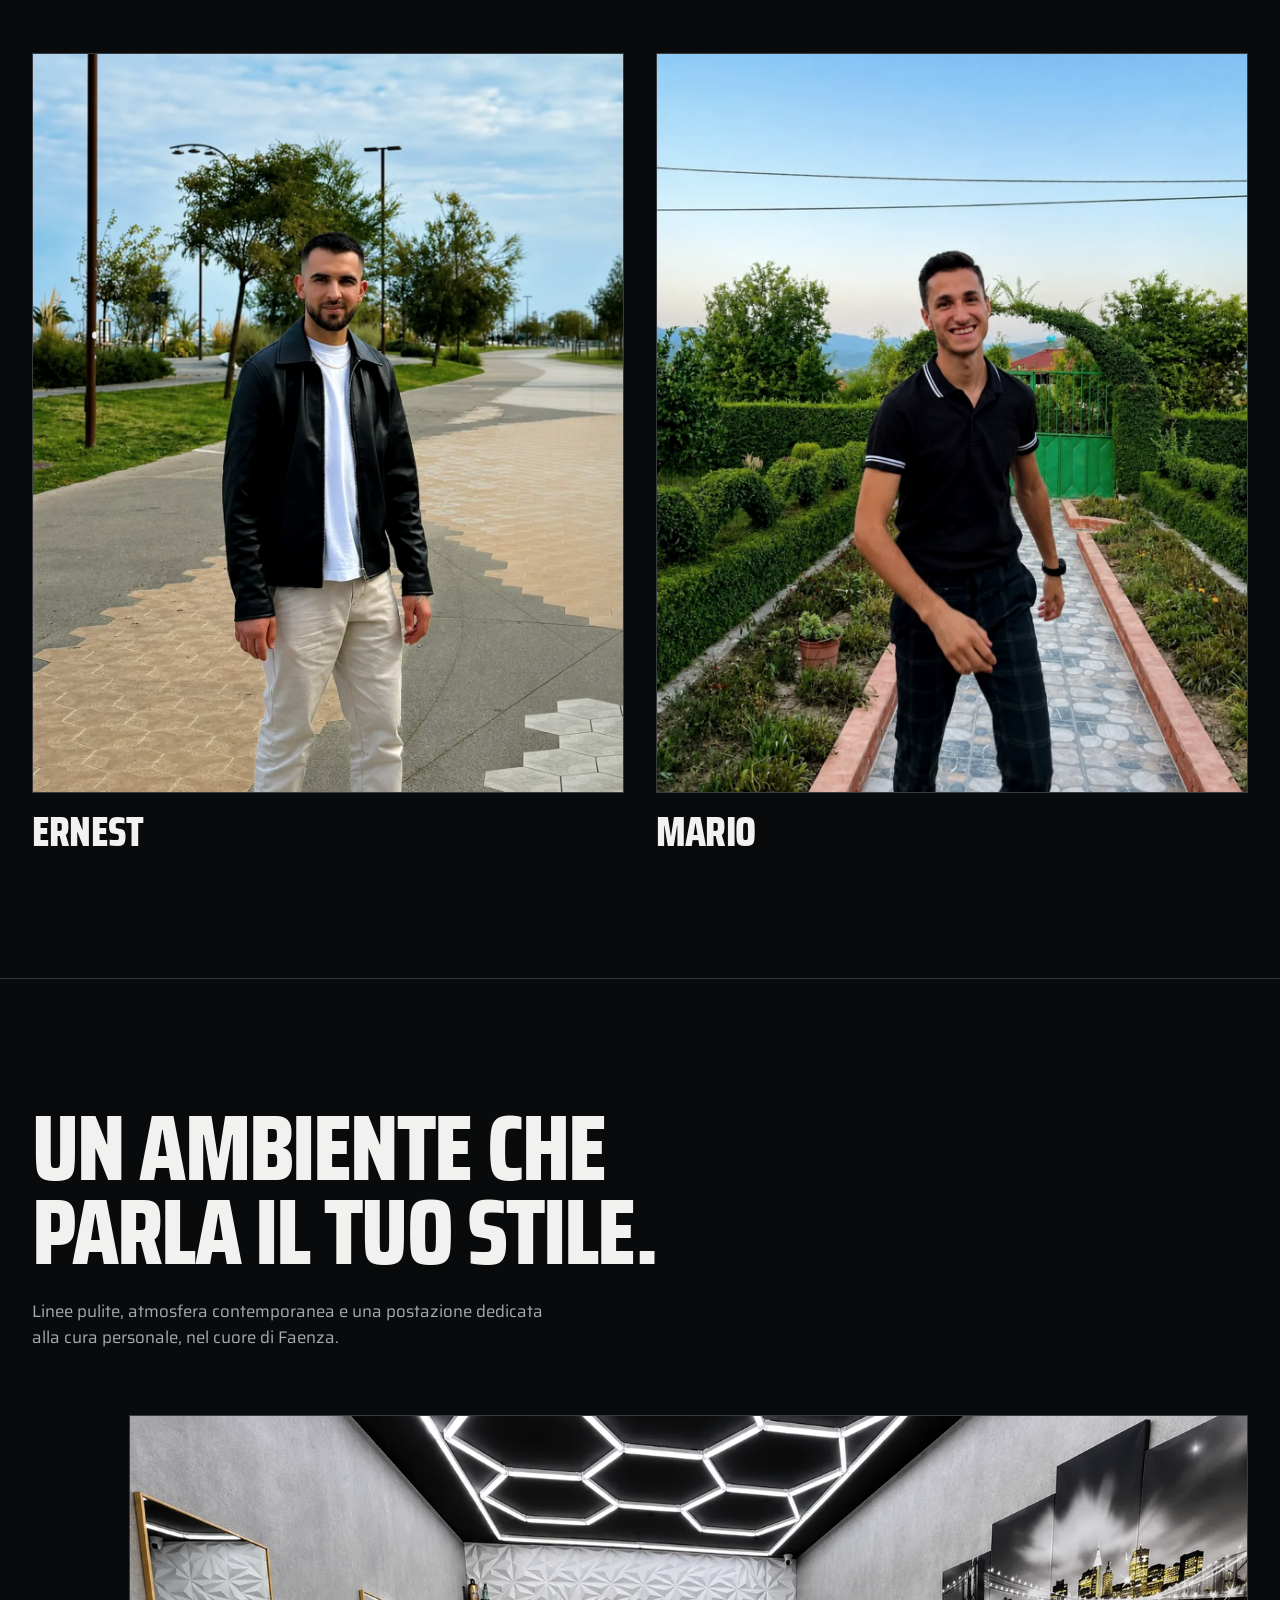
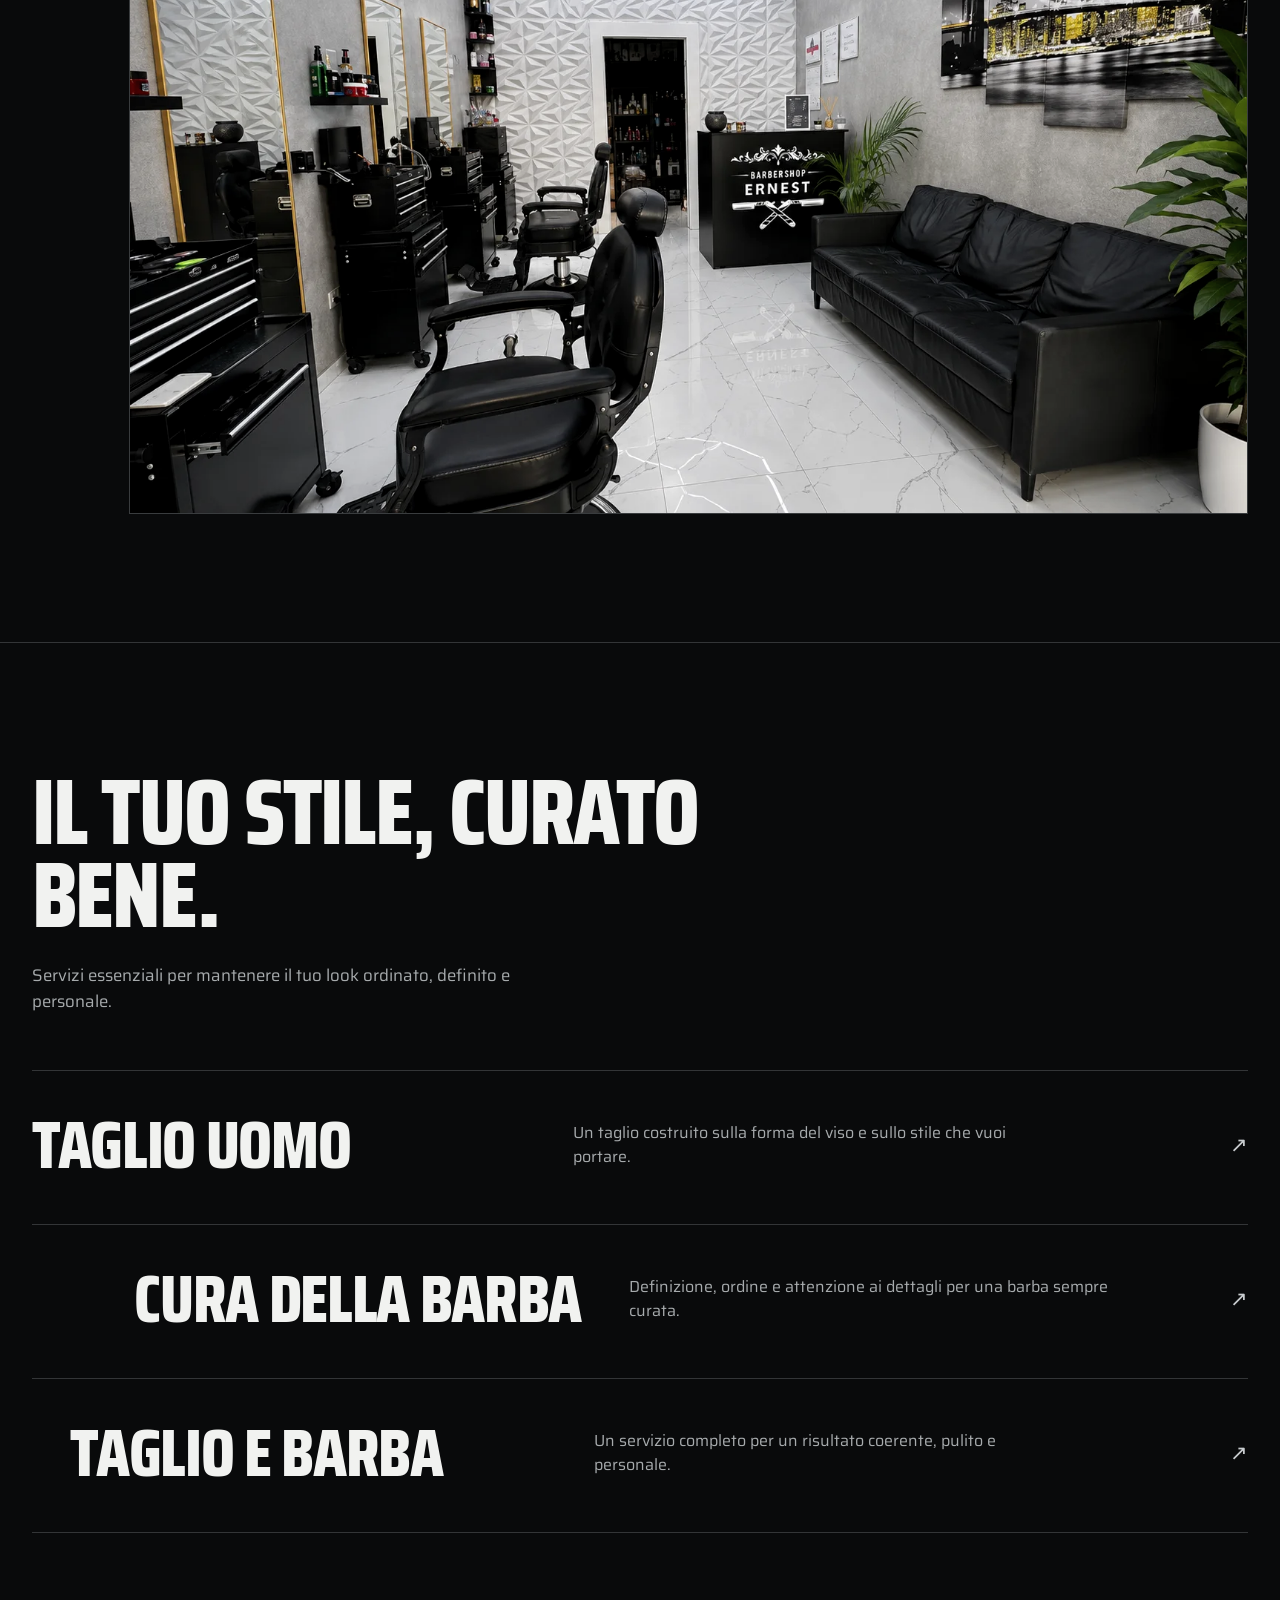
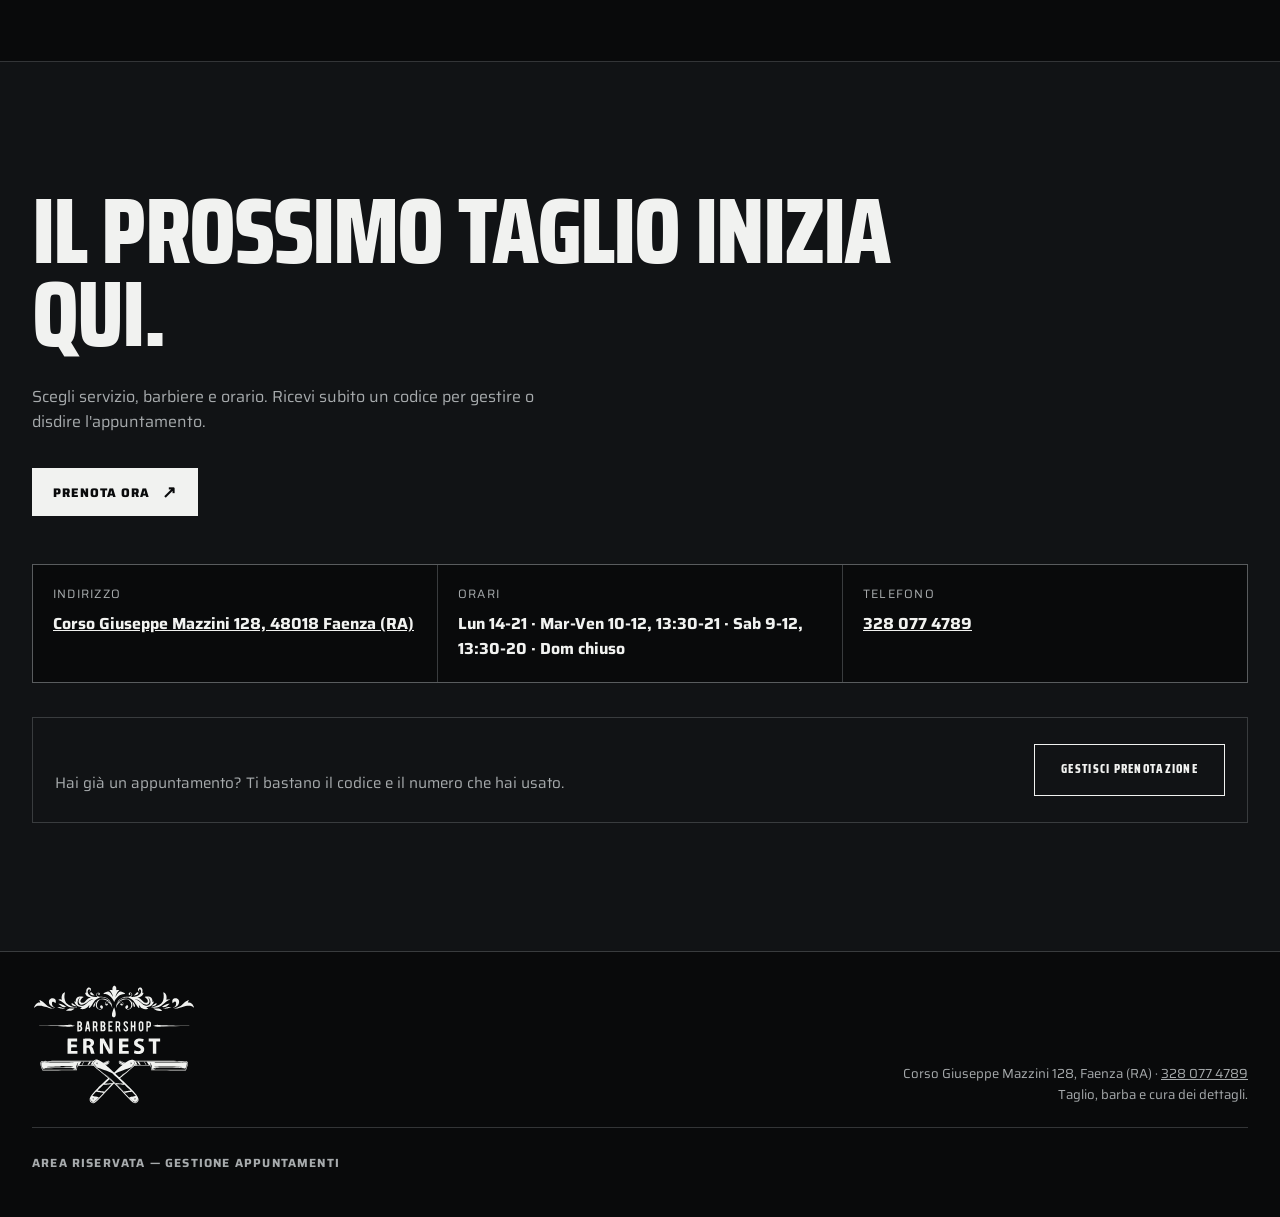
==== commit daca6910: "Header: fascia dell'orologio nera su Safari iOS 26 (grana come div)" ====
--- a/index.html
+++ b/index.html
@@ -92,8 +92,12 @@
       overscroll-behavior-y: none;
     }
 
-    body::before {
-      content: "";
+    /* Grana: un div vero e non body::before. Safari iOS 26 colora la fascia
+       dell'orologio col fondo della header sticky che trova in cima, ma uno
+       pseudo-elemento di body risulta "body" al suo controllo e la header non
+       viene mai raggiunta: lassù si vedeva il sito scorrere. Un div quasi
+       trasparente e senza pointer-events invece Safari lo salta. */
+    .grain {
       position: fixed;
       inset: 0;
       z-index: 5;
@@ -145,19 +149,6 @@
       border-bottom: 1px solid rgba(241, 242, 240, .16);
       /* opaco: su iOS Safari backdrop-filter senza prefisso non si applica
          e lo sfondo traspariva attraverso la barra */
-      background: var(--ink);
-    }
-
-    /* Safari iOS 26 disegna la pagina anche sotto la barra di stato, sopra la
-       header: senza questo lì si vedeva il sito scorrere. Il pannello allunga
-       la header verso l'alto e copre quella fascia. */
-    .site-header::before {
-      content: "";
-      position: absolute;
-      left: 0;
-      right: 0;
-      bottom: 100%;
-      height: 200px;
       background: var(--ink);
     }
 
@@ -519,6 +510,7 @@
   </style>
 </head>
 <body>
+  <div class="grain" aria-hidden="true"></div>
   <a class="skip-link" href="#top">Vai al contenuto</a>
   <header class="site-header">
     <nav class="nav shell" aria-label="Navigazione principale">
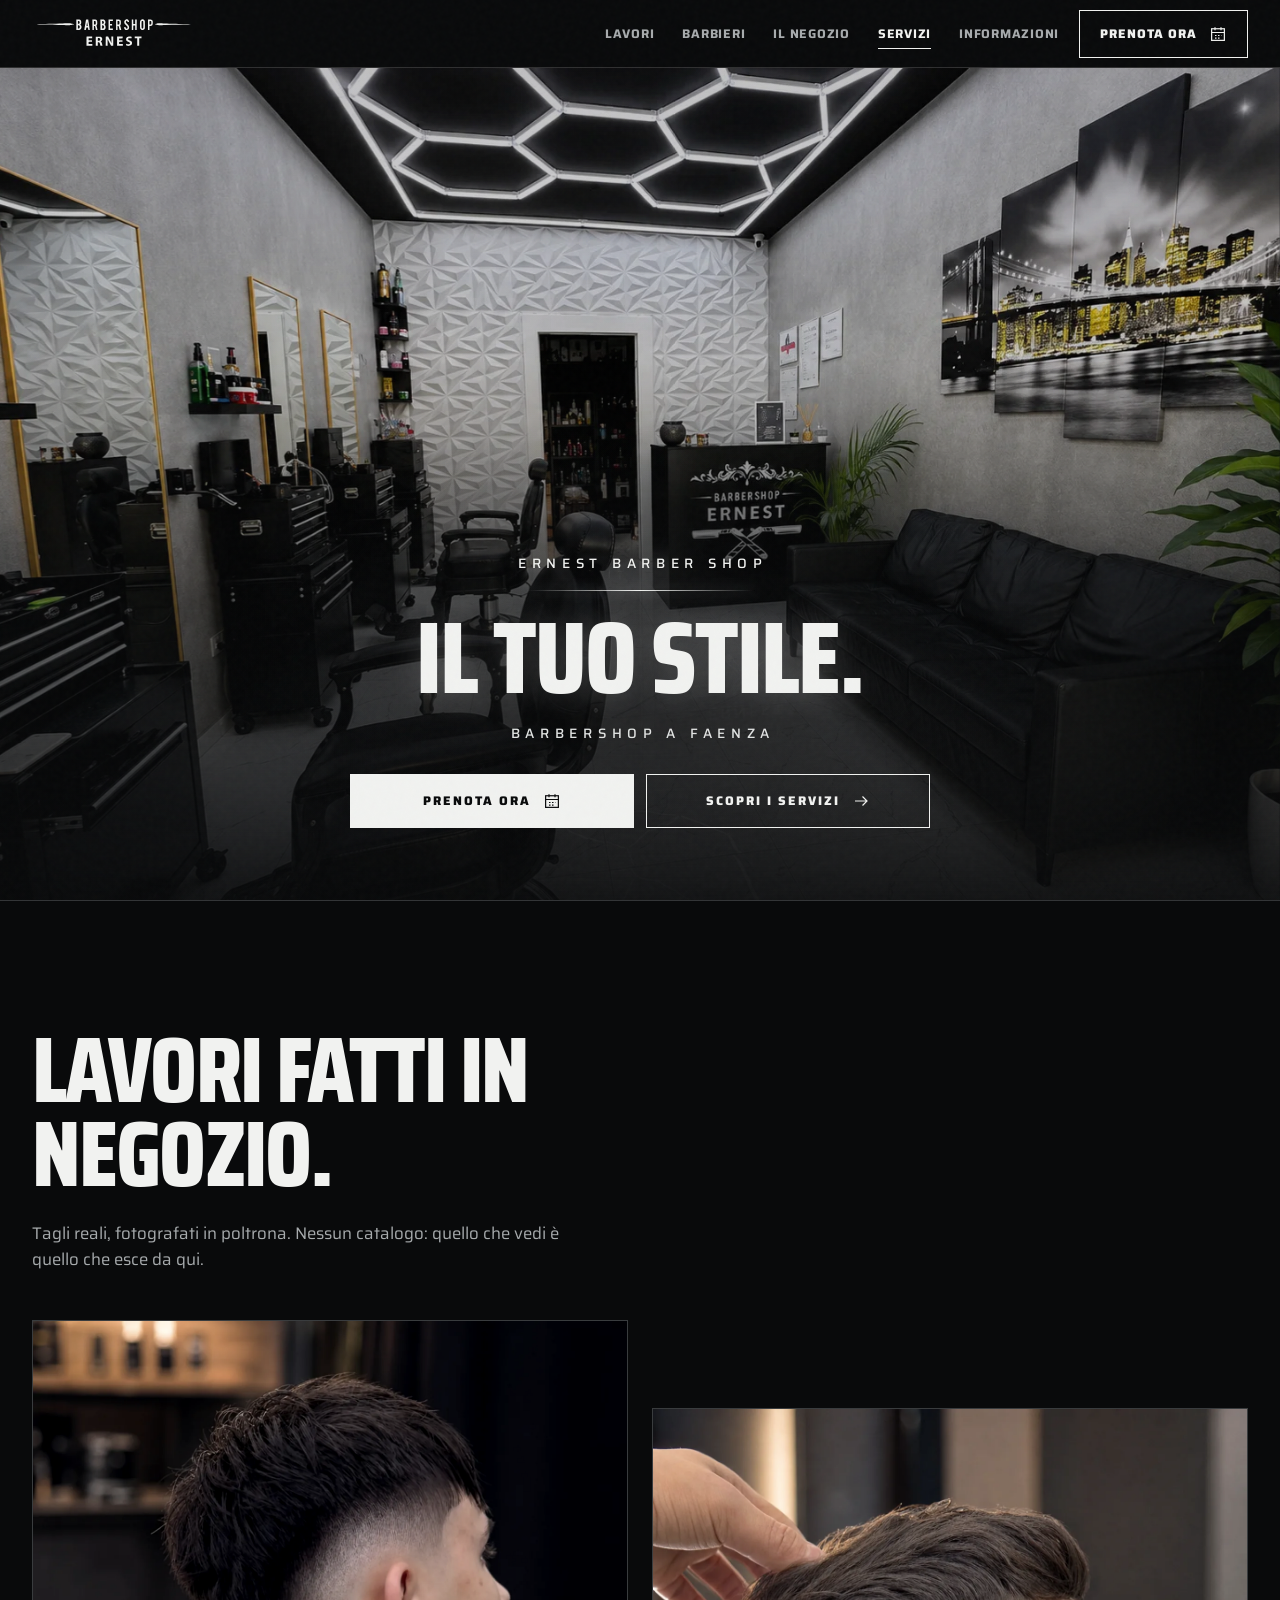
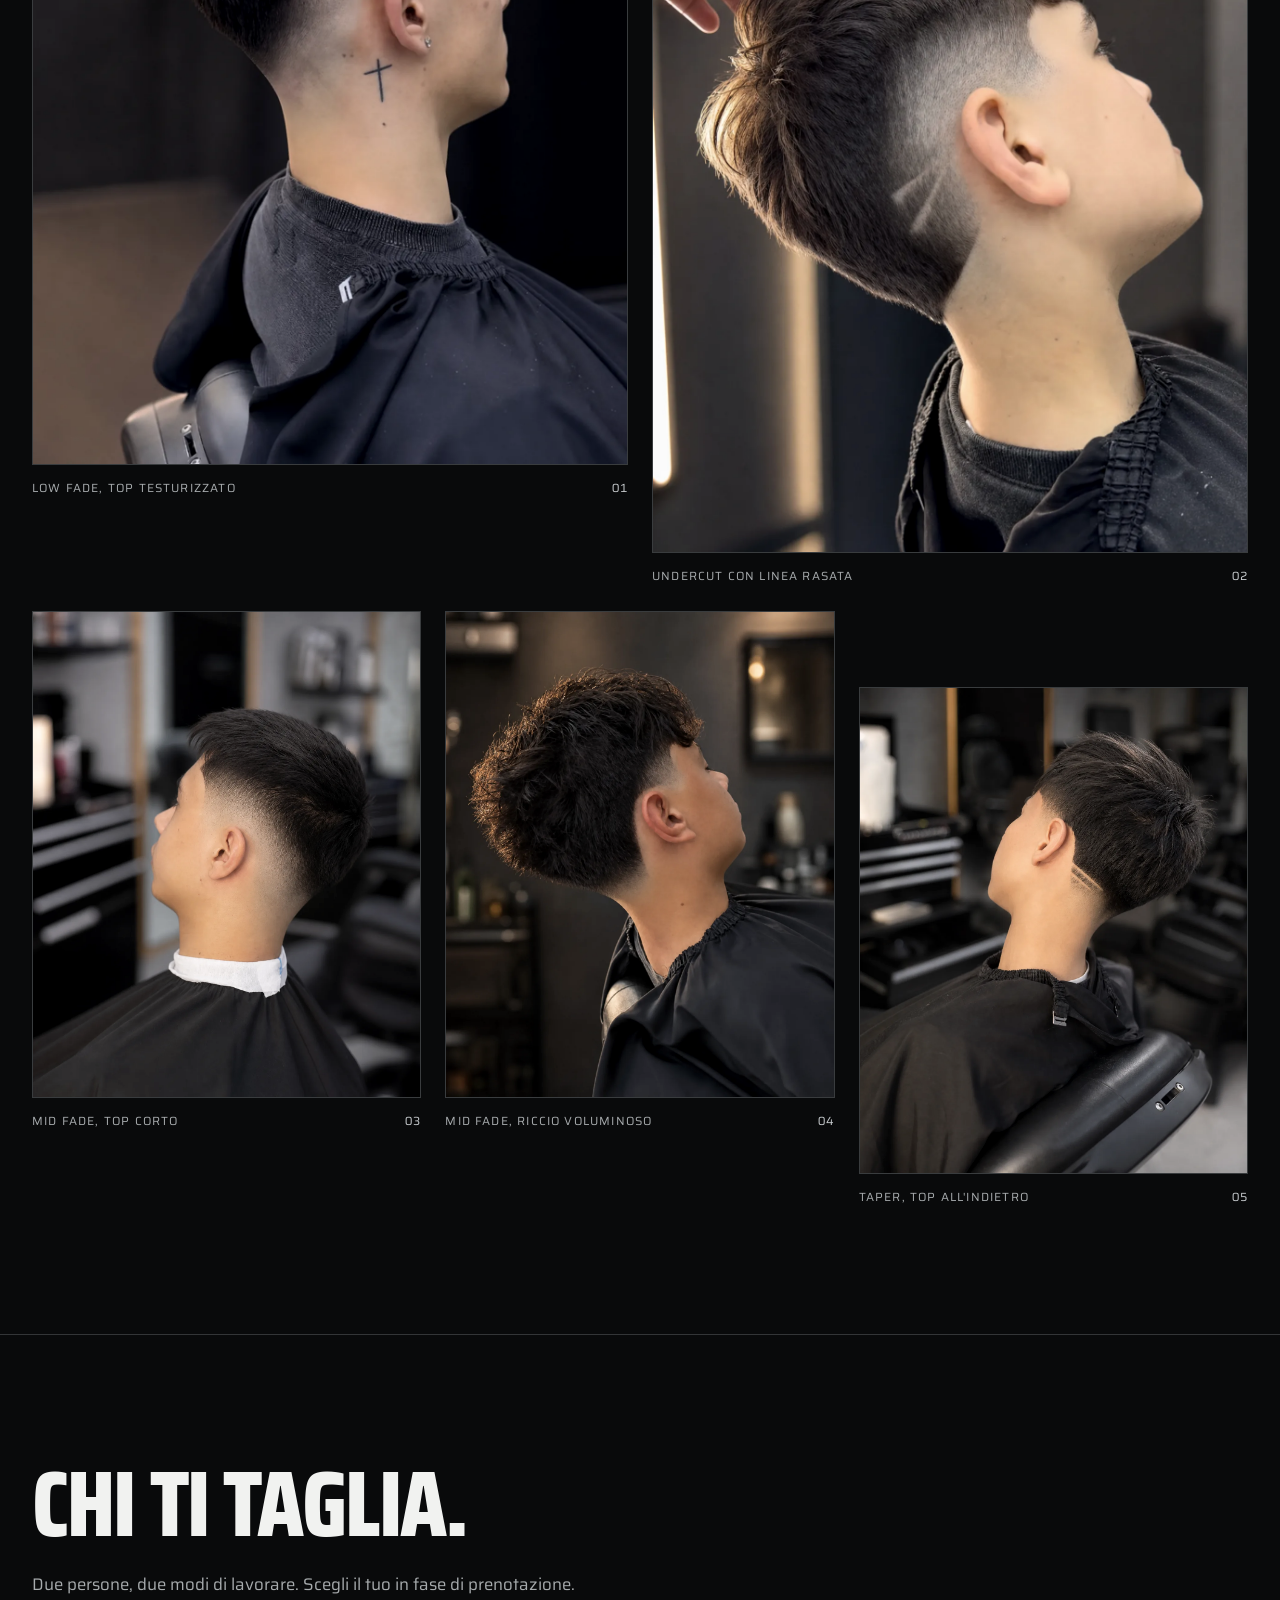
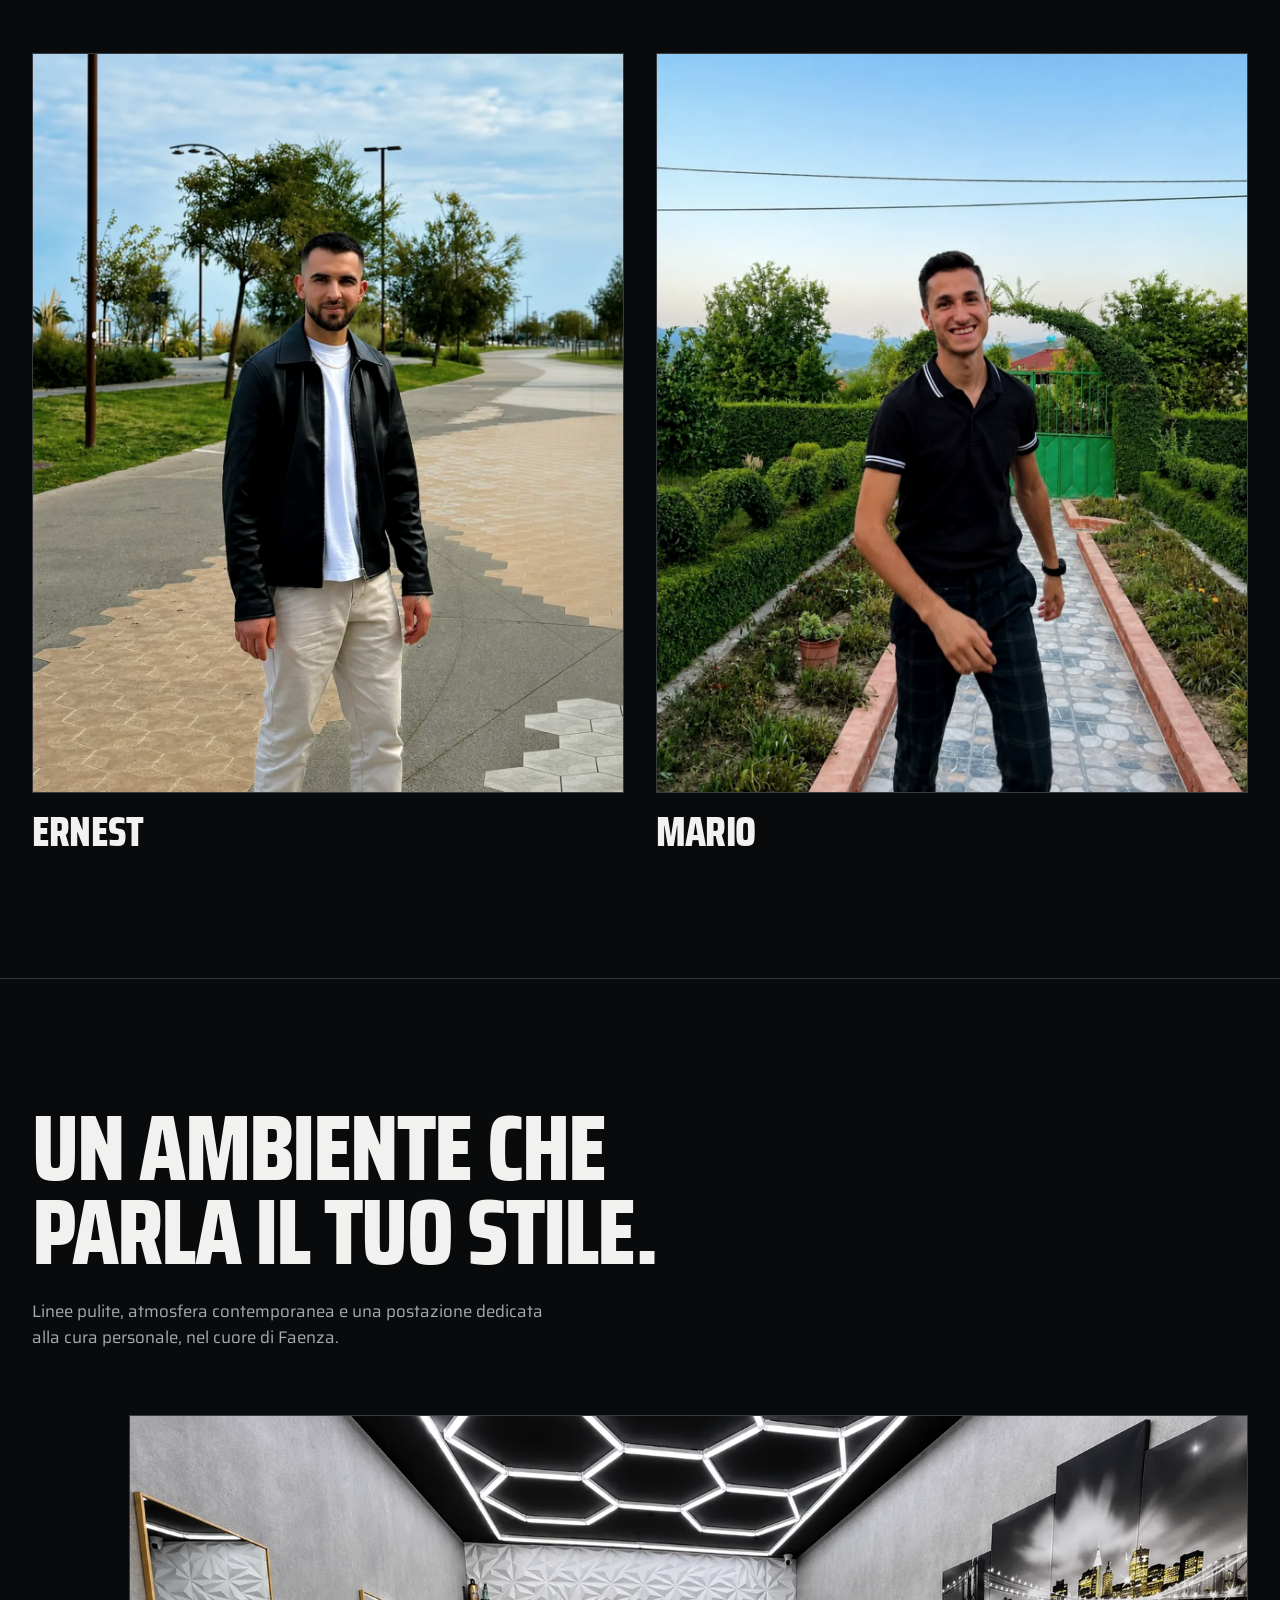
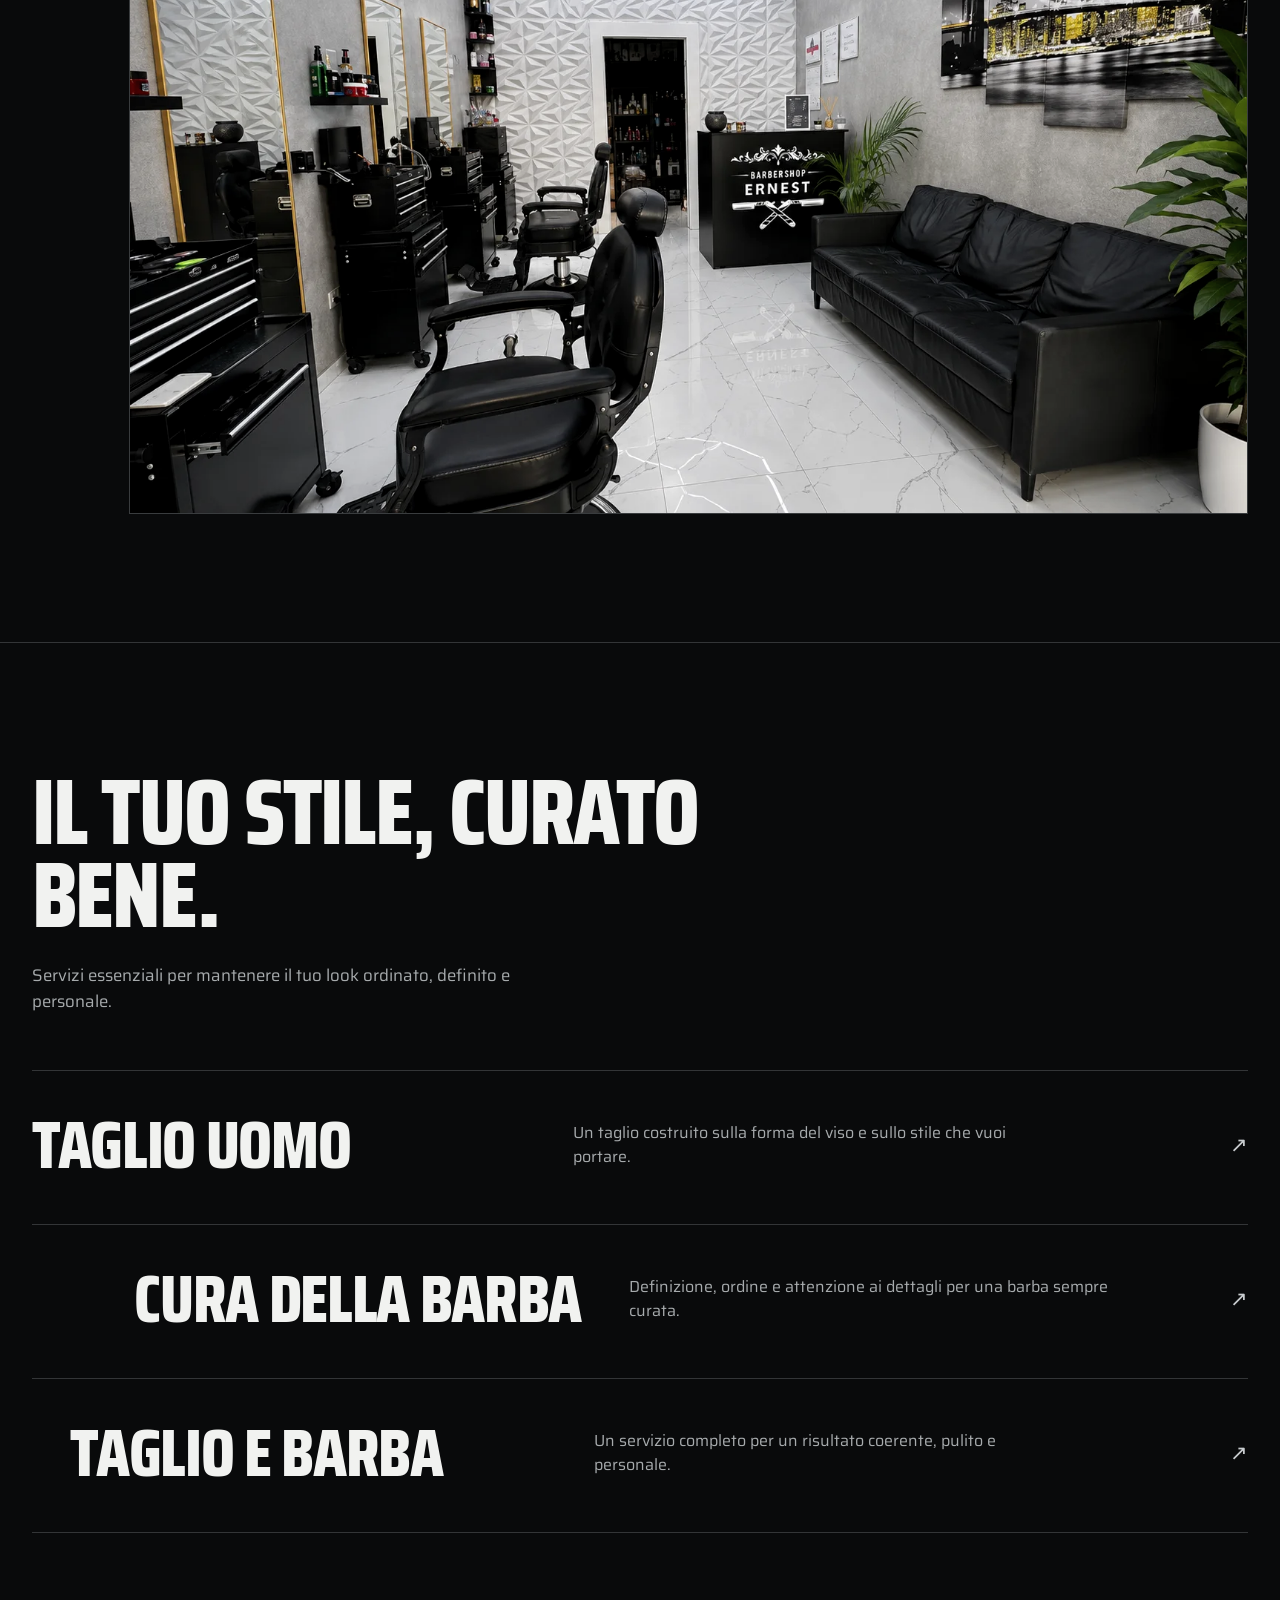
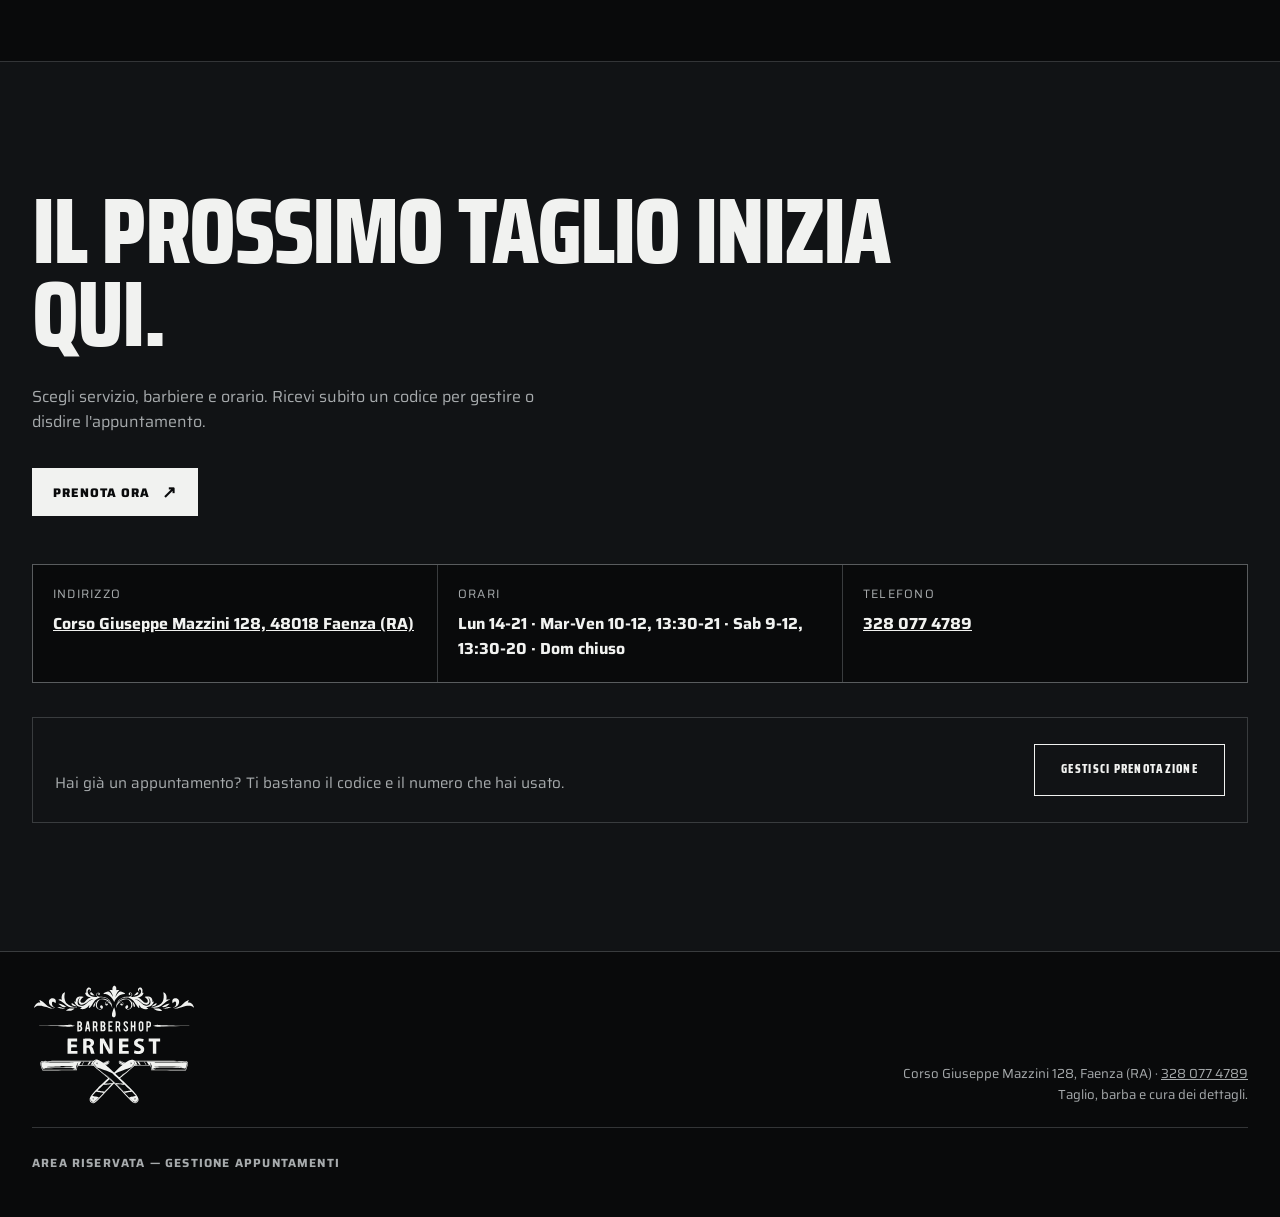
==== commit 51f55def: "Hero centrata «Il tuo stile.» e header con menu" ====
--- a/index.html
+++ b/index.html
@@ -54,7 +54,8 @@
   <link rel="preconnect" href="https://fonts.googleapis.com">
   <link rel="preconnect" href="https://fonts.gstatic.com" crossorigin="">
   <link href="https://fonts.googleapis.com/css2?family=Saira+Condensed:wght@700;800&amp;family=Saira:wght@400;500;600&amp;display=swap" rel="stylesheet">
-  <link rel="preload" href="images/barber-ernest/shop-hero.webp" as="image" type="image/webp" fetchpriority="high">
+  <link rel="preload" href="images/barber-ernest/shop-hero-v2.webp" as="image" type="image/webp" fetchpriority="high" media="(max-width: 979px)">
+  <link rel="preload" href="images/barber-ernest/shop-section-desktop-hq.webp" as="image" type="image/webp" fetchpriority="high" media="(min-width: 980px)">
   <link rel="stylesheet" href="booking/booking.css">
   <style>
     *, *::before, *::after { box-sizing: border-box; }
@@ -507,6 +508,88 @@
       html { scroll-behavior: auto; }
       *, *::before, *::after { animation-duration: .01ms !important; animation-iteration-count: 1 !important; transition-duration: .01ms !important; }
     }
+
+    /* ---- Hero centrata e header con menu (demo 2026-10-09, schema della
+       reference di Ueld; palette e font restano quelli di Ernest) ---- */
+    .icon { width: 18px; height: 18px; flex: 0 0 auto; }
+    .button.has-icon::after { content: none; }
+    .button-outline { background: transparent; color: var(--paper); }
+    .button-outline:hover { background: var(--paper); color: var(--ink); }
+    .nav-actions { display: flex; align-items: center; gap: 4px; }
+    .menu-toggle {
+      width: 44px; height: 44px; padding: 10px;
+      border: 0; background: transparent; color: var(--paper); cursor: pointer;
+    }
+    .menu-toggle svg { width: 100%; height: 100%; display: block; }
+
+    .hero-media img { object-position: 50% 38%; }
+    .hero-media::after {
+      background: linear-gradient(180deg, rgba(9, 10, 11, .42) 0%, rgba(9, 10, 11, .22) 28%, rgba(9, 10, 11, .58) 56%, rgba(9, 10, 11, .96) 100%);
+    }
+    .hero-grid { justify-items: center; padding-block: 40px 44px; }
+    .hero-copy { width: 100%; max-width: 600px; text-align: center; }
+    .hero .hero-eyebrow, .hero .hero-sub {
+      max-width: none; margin: 0; padding-left: .42em; /* compensa la spaziatura dell'ultima lettera */
+      color: var(--paper); font-size: .76rem; font-weight: 500;
+      letter-spacing: .42em; text-transform: uppercase;
+    }
+    .hero .hero-sub { margin-top: 18px; color: #e1e3e2; }
+    .hero-rule {
+      display: block; width: 52%; max-width: 230px; height: 1px; margin: 16px auto 20px;
+      background: linear-gradient(90deg, transparent, var(--paper), transparent);
+      box-shadow: 0 0 14px rgba(241, 242, 240, .55);
+    }
+    .hero h1 {
+      font-size: clamp(3.8rem, 18vw, 6rem); line-height: .92;
+      text-shadow: 0 0 32px rgba(241, 242, 240, .22);
+    }
+    .hero-actions { display: grid; gap: 12px; width: min(100%, 360px); margin: 30px auto 0; }
+    .hero-actions .button { width: 100%; min-height: 54px; letter-spacing: .16em; }
+
+    @media (max-width: 719px) {
+      /* Misure prese dalla reference (941 px di larghezza) e convertite in vw:
+         foto che parte da sotto la header come se fosse dietro di lei, testi e
+         bottoni alla stessa distanza dal fondo. Titolo un po' più grande. */
+      .hero-media { top: calc(-1 * var(--header-h)); }
+      .hero-media img { object-position: 50% 0; }
+      .hero-grid { padding-block: 40px 14.9vw; }
+      .hero .hero-eyebrow, .hero .hero-sub { font-size: max(.66rem, 2.65vw); line-height: 1.3; }
+      .hero-rule { width: 22vw; margin: 2.4vw auto 2.6vw; }
+      .hero h1 { font-size: 19vw; line-height: .84; }
+      .hero .hero-sub { margin-top: 3vw; }
+      .hero-actions { width: 72.6vw; gap: 2vw; margin-top: 5.6vw; }
+      .hero-actions .button { min-height: max(44px, 9.4vw); }
+      .site-header .button-outline { background: transparent; color: var(--paper); }
+      .nav-links.is-open {
+        position: absolute; top: 100%; left: 0; right: 0;
+        display: flex; flex-direction: column; padding: 4px 20px 16px;
+        background: var(--ink); border-bottom: 1px solid var(--line);
+      }
+      .nav-links.is-open a {
+        padding: 15px 0; border-bottom: 1px solid var(--line);
+        color: var(--paper); font-size: .85rem; font-weight: 700; letter-spacing: .1em;
+        text-decoration: none; text-transform: uppercase;
+      }
+    }
+    @media (min-width: 720px) {
+      .menu-toggle { display: none; }
+      .hero-actions { display: grid; }
+      .hero-actions .button { width: 100%; }
+    }
+    @media (min-width: 980px) {
+      .hero-media { left: 0; }
+      .hero-media img { object-position: 50% 50%; }
+      .hero-media::after {
+        background:
+          radial-gradient(ellipse 34% 30% at 50% 72%, rgba(9, 10, 11, .55), transparent),
+          linear-gradient(180deg, rgba(9, 10, 11, .25) 0%, rgba(9, 10, 11, .15) 35%, rgba(9, 10, 11, .62) 65%, rgba(9, 10, 11, .95) 100%);
+      }
+      .hero-grid { align-items: end; padding-block: 40px 72px; }
+      .hero-copy { width: 100%; max-width: 760px; }
+      .hero h1 { font-size: clamp(5rem, 8vw, 8rem); }
+      .hero .hero-eyebrow, .hero .hero-sub { font-size: .85rem; }
+      .hero-actions { grid-template-columns: 1fr 1fr; width: min(100%, 580px); }
+    }
   </style>
 </head>
 <body>
@@ -517,30 +600,37 @@
       <a class="brand-link" href="#top" aria-label="Ernest Barbershop, torna all'inizio">
         <img class="brand-logo--compact" src="images/barber-ernest/logo-compact.svg" width="1000" height="200" alt="">
       </a>
-      <div class="nav-links">
+      <div class="nav-links" id="menu">
         <a href="#lavori">Lavori</a>
         <a href="#barbieri">Barbieri</a>
         <a href="#negozio" aria-current="true">Il negozio</a>
         <a href="#servizi">Servizi</a>
         <a href="#informazioni">Informazioni</a>
       </div>
-      <a class="button" href="#prenota" data-booking-trigger="">Prenota ora</a>
+      <div class="nav-actions">
+        <a class="button button-outline has-icon" href="#prenota" data-booking-trigger="">Prenota ora <svg class="icon" viewBox="0 0 24 24" fill="none" stroke="currentColor" stroke-width="1.6" aria-hidden="true"><rect x="3.5" y="5" width="17" height="15.5"/><path d="M3.5 10h17M8 3v4M16 3v4M8 14h2M12 14h2M16 14h0.5M8 17.5h2M12 17.5h2"/></svg></a>
+        <button class="menu-toggle" type="button" aria-controls="menu" aria-expanded="false" aria-label="Apri il menu">
+          <svg viewBox="0 0 24 24" fill="none" stroke="currentColor" stroke-width="1.6" aria-hidden="true"><path d="M3 6h18M3 12h18M3 18h18"/></svg>
+        </button>
+      </div>
     </nav>
   </header>
 
   <main id="top">
     <section class="hero" aria-labelledby="hero-title">
       <picture class="hero-media">
-        <img src="images/barber-ernest/shop-hero.webp" width="814" height="1086" alt="" fetchpriority="high">
+        <source media="(min-width: 980px)" srcset="images/barber-ernest/shop-section-desktop-hq.webp" width="1506" height="941">
+        <img src="images/barber-ernest/shop-hero-v2.webp" width="941" height="1672" alt="" fetchpriority="high">
       </picture>
       <div class="hero-grid shell">
         <div class="hero-copy">
-          <img class="hero-logo" src="images/barber-ernest/logo-full.svg" width="1061" height="783" alt="Ernest Barbershop">
-          <h1 class="display" id="hero-title"><span>Taglio preciso.</span><span>Stile senza rumore.</span></h1>
-          <p>Barbiere a Faenza: uno spazio contemporaneo dedicato alla cura maschile, dove taglio e barba trovano il giusto equilibrio.</p>
+          <p class="hero-eyebrow">Ernest Barber Shop</p>
+          <span class="hero-rule" aria-hidden="true"></span>
+          <h1 class="display" id="hero-title">Il tuo stile.</h1>
+          <p class="hero-sub">Barbershop a Faenza</p>
           <div class="hero-actions">
-            <a class="button" href="#prenota" data-booking-trigger="">Prenota ora</a>
-            <a class="button button-ghost" href="#servizi">Scopri i servizi</a>
+            <a class="button has-icon" href="#prenota" data-booking-trigger="">Prenota ora <svg class="icon" viewBox="0 0 24 24" fill="none" stroke="currentColor" stroke-width="1.6" aria-hidden="true"><rect x="3.5" y="5" width="17" height="15.5"/><path d="M3.5 10h17M8 3v4M16 3v4M8 14h2M12 14h2M16 14h0.5M8 17.5h2M12 17.5h2"/></svg></a>
+            <a class="button button-outline has-icon" href="#servizi">Scopri i servizi <svg class="icon" viewBox="0 0 24 24" fill="none" stroke="currentColor" stroke-width="1.6" aria-hidden="true"><path d="M4 12h16M14 6l6 6-6 6"/></svg></a>
           </div>
         </div>
       </div>
@@ -703,6 +793,15 @@
       }
     }, { rootMargin: '-45% 0px -50% 0px' });
 
+    const menu = document.getElementById('menu');
+    const menuToggle = document.querySelector('.menu-toggle');
+    const chiudiMenu = () => { menu.classList.remove('is-open'); menuToggle.setAttribute('aria-expanded', 'false'); };
+    menuToggle.addEventListener('click', () => {
+      const aperto = menu.classList.toggle('is-open');
+      menuToggle.setAttribute('aria-expanded', String(aperto));
+    });
+    menu.addEventListener('click', (e) => { if (e.target.closest('a')) chiudiMenu(); });
+
     navLinks.forEach((_, id) => {
       const section = document.getElementById(id);
       if (section) spy.observe(section);
